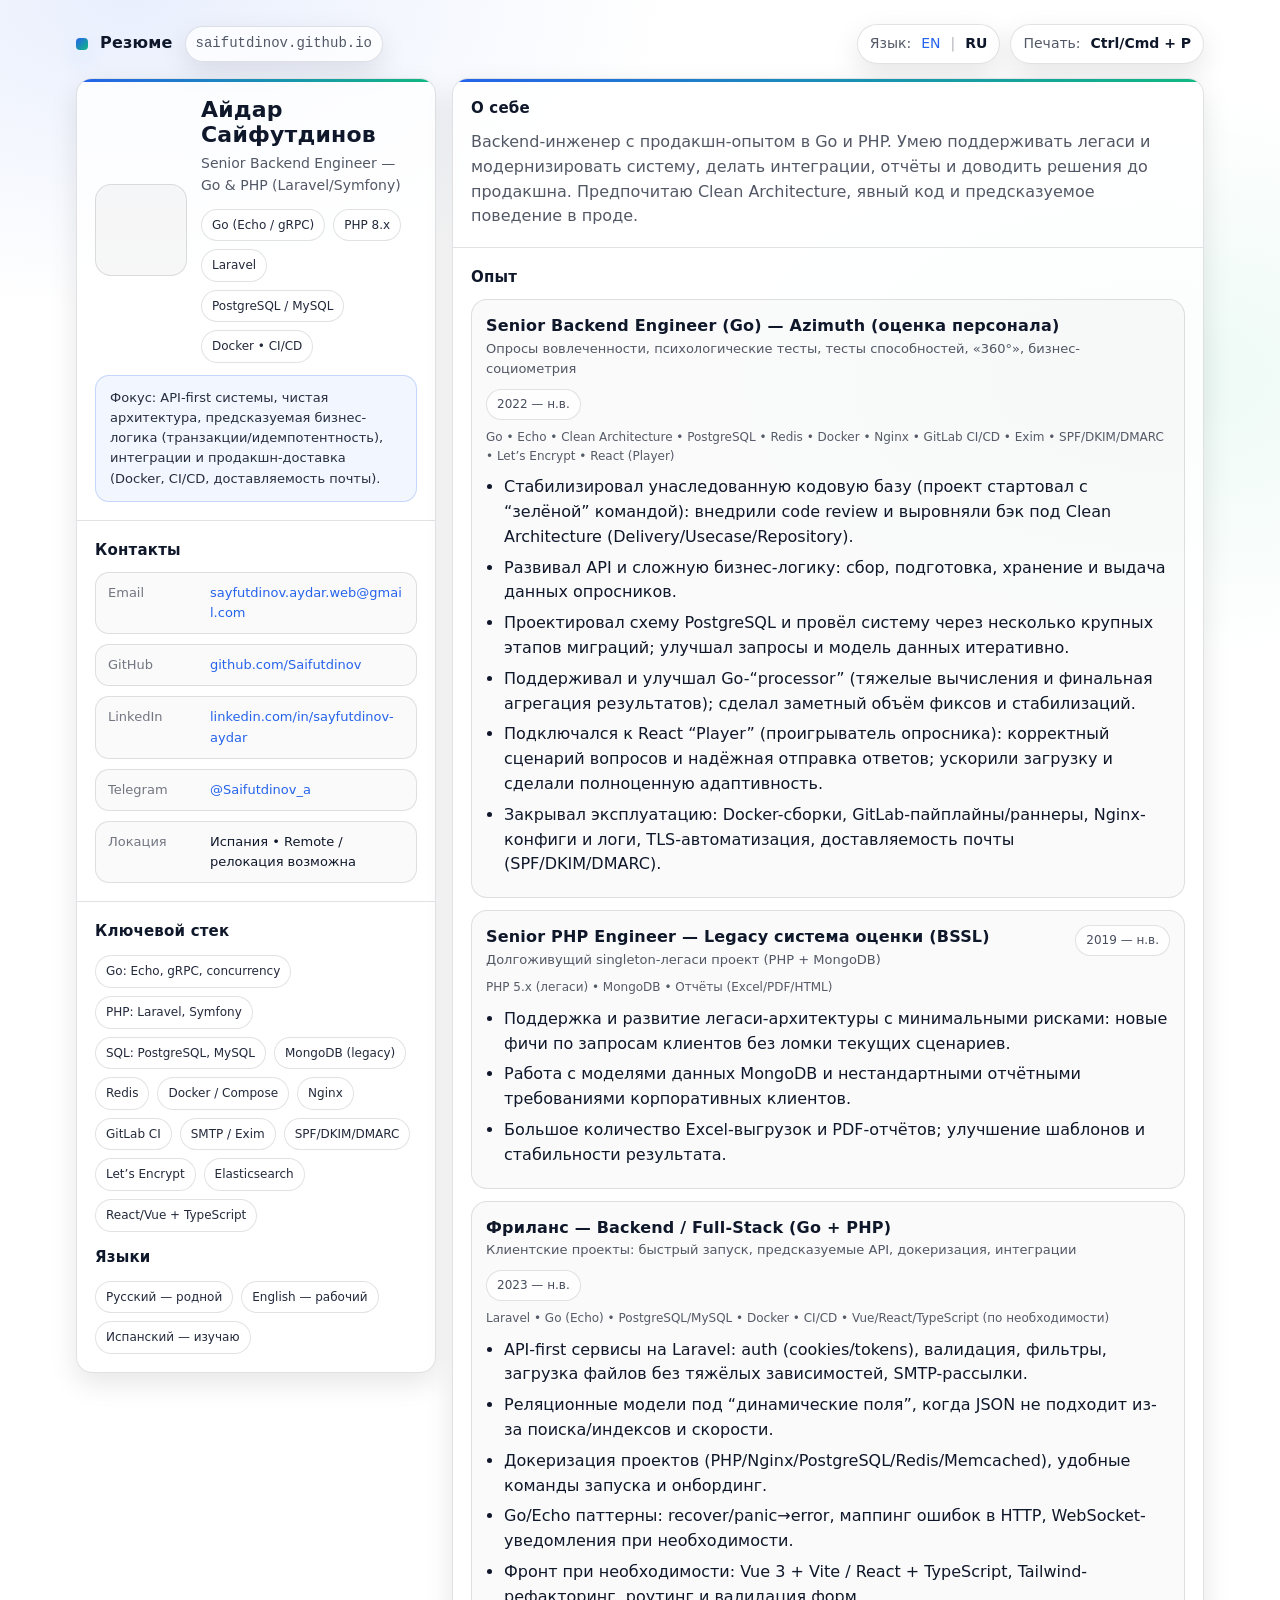
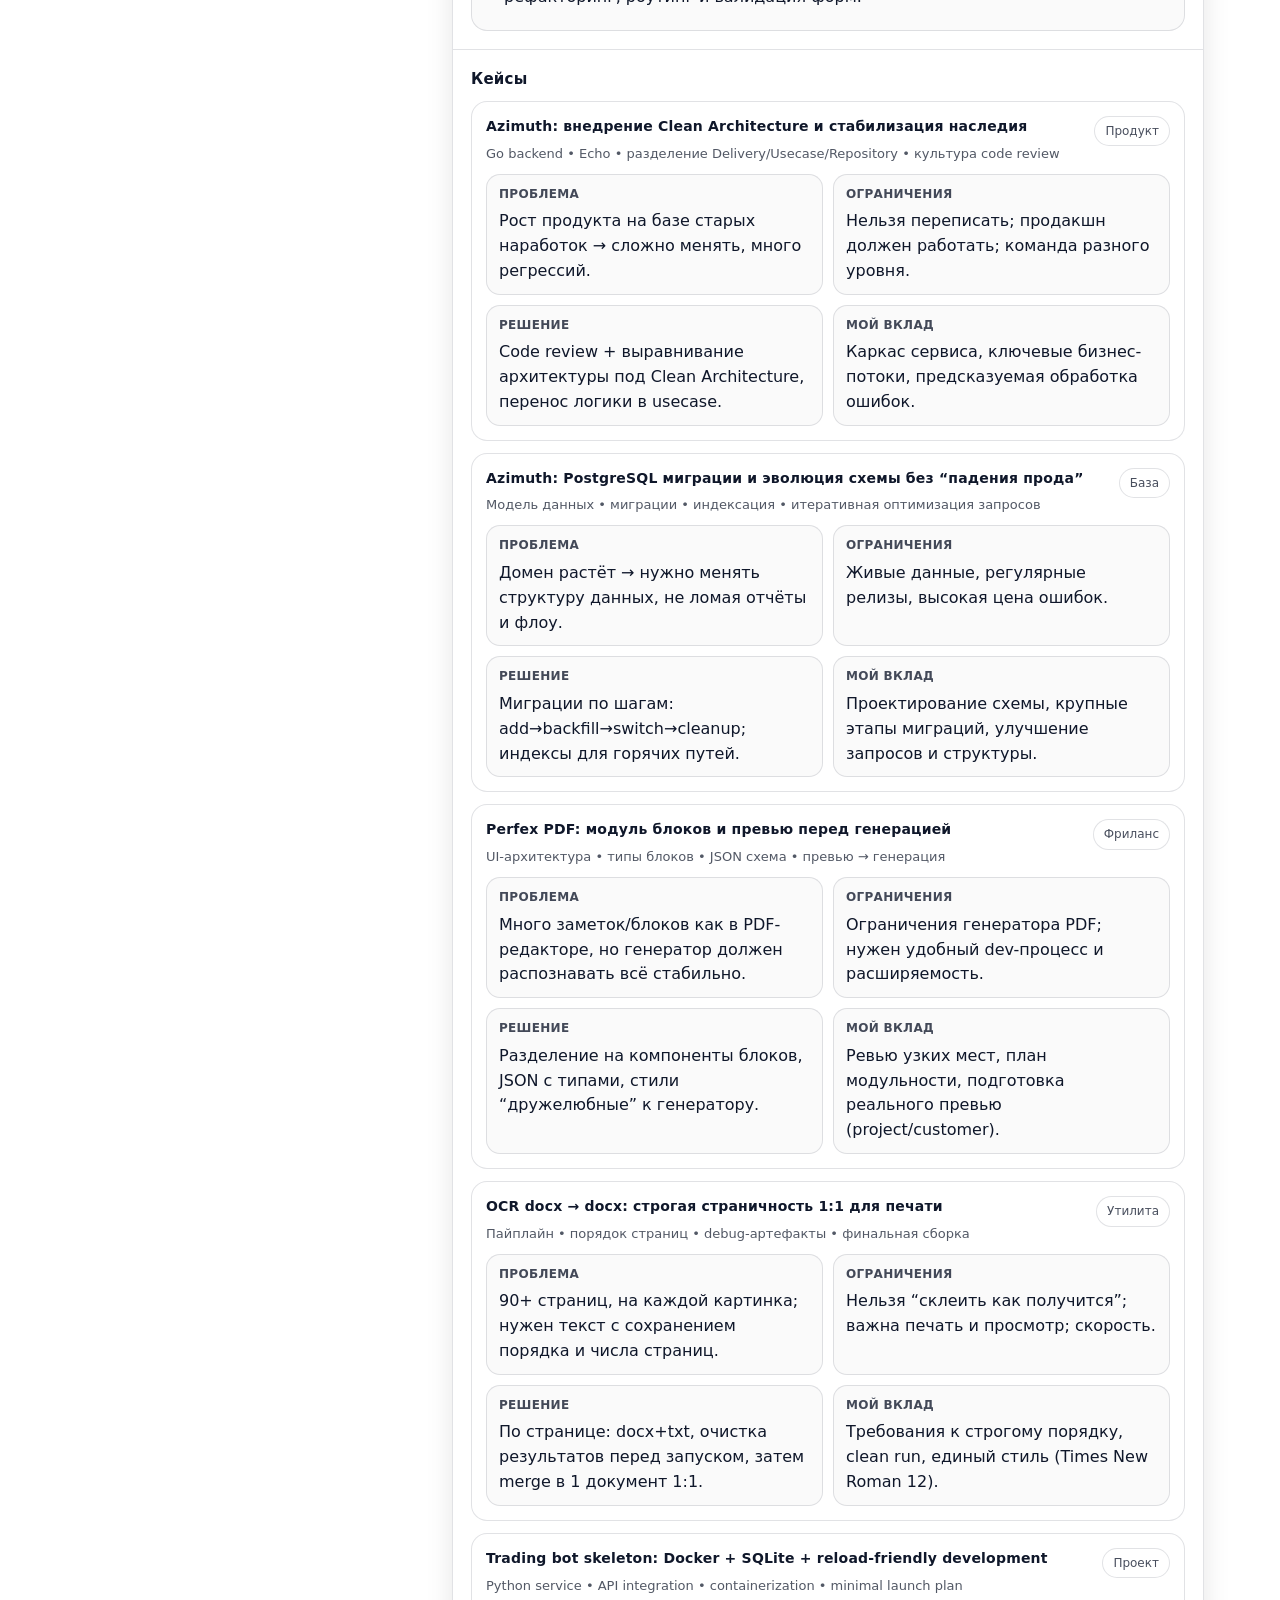
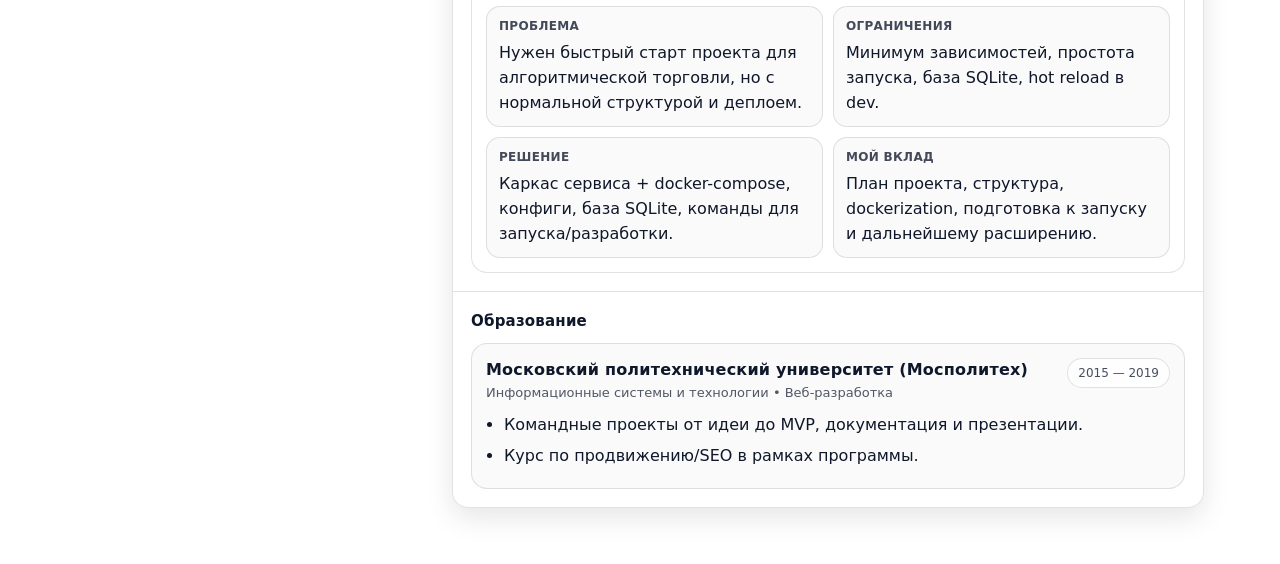
==== ru/index.html @ bae66792 "fix-v3; OG контент" ====
<!doctype html>
<html lang="ru">
  <head>
    <meta charset="utf-8" />
    <meta name="viewport" content="width=device-width, initial-scale=1" />
    <title>Айдар Сайфутдинов — Senior Backend Engineer (Go & PHP)</title>
    <meta
      name="description"
      content="Senior backend разработчик: Go (Echo/gRPC), PHP (Laravel/Symfony). Clean Architecture, PostgreSQL/MySQL, Docker, CI/CD, интеграции и фриланс."
    />

    <!-- Canonical -->
    <link rel="canonical" href="https://saifutdinov.github.io/ru.html" />

    <!-- Open Graph -->
    <meta property="og:type" content="website" />
    <meta property="og:site_name" content="Айдар Сайфутдинов — Резюме" />
    <meta
      property="og:title"
      content="Айдар Сайфутдинов — Senior Backend Engineer (Go & PHP)"
    />
    <meta
      property="og:description"
      content="Go (Echo/gRPC), PHP (Laravel/Symfony), Clean Architecture, PostgreSQL/MySQL, Docker, CI/CD, интеграции и разбор кейсов."
    />
    <meta property="og:url" content="https://saifutdinov.github.io/ru.html" />
    <meta property="og:locale" content="ru_RU" />
    <meta property="og:locale:alternate" content="en_US" />

    <meta
      property="og:image"
      content="https://saifutdinov.github.io/assets/images/avatar.jpg"
    />
    <meta
      property="og:image:secure_url"
      content="https://saifutdinov.github.io/assets/images/avatar.jpg"
    />
    <meta property="og:image:type" content="image/png" />
    <meta property="og:image:width" content="1200" />
    <meta property="og:image:height" content="630" />
    <meta
      property="og:image:alt"
      content="Айдар Сайфутдинов — Senior Backend Engineer (Go & PHP)"
    />

    <!-- Twitter / X -->
    <meta name="twitter:card" content="summary_large_image" />
    <meta
      name="twitter:title"
      content="Айдар Сайфутдинов — Senior Backend Engineer (Go & PHP)"
    />
    <meta
      name="twitter:description"
      content="Backend: Go + PHP/Laravel. Clean Architecture, SQL, Docker, CI/CD, интеграции."
    />
    <meta
      name="twitter:image"
      content="https://saifutdinov.github.io/assets/images/avatar.jpg"
    />

    <meta name="theme-color" content="#ffffff" />

    <style>
      :root {
        --bg: #ffffff;
        --paper: #ffffff;
        --card: #ffffff;
        --text: #0f172a;
        --muted: rgba(15, 23, 42, 0.72);
        --muted2: rgba(15, 23, 42, 0.58);
        --border: rgba(15, 23, 42, 0.12);
        --accent: #2563eb;
        --accent2: #10b981;
        --shadow: 0 10px 28px rgba(2, 6, 23, 0.1);
        --mono:
          ui-monospace, SFMono-Regular, Menlo, Monaco, Consolas,
          "Liberation Mono", "Courier New", monospace;
        --sans:
          ui-sans-serif, system-ui, -apple-system, Segoe UI, Roboto, Ubuntu,
          Cantarell, "Noto Sans", Arial;
        --radius: 16px;
      }

      * {
        box-sizing: border-box;
      }
      html,
      body {
        height: fit-content;
      }
      body {
        margin: 0;
        font-family: var(--sans);
        color: var(--text);
        line-height: 1.55;
        background:
          radial-gradient(
            900px 520px at 10% 0%,
            rgba(37, 99, 235, 0.1),
            transparent 60%
          ),
          radial-gradient(
            900px 520px at 90% 10%,
            rgba(16, 185, 129, 0.08),
            transparent 55%
          ),
          radial-gradient(
            900px 520px at 50% 110%,
            rgba(37, 99, 235, 0.06),
            transparent 60%
          ),
          var(--bg);
      }

      a {
        color: var(--accent);
        text-decoration: none;
      }
      a:hover {
        text-decoration: underline;
      }

      .wrap {
        max-width: 1160px;
        margin: 0 auto;
        padding: 24px 16px 56px;
      }

      .topbar {
        display: flex;
        align-items: center;
        justify-content: space-between;
        gap: 12px;
        margin-bottom: 14px;
        flex-wrap: wrap;
      }

      .brand {
        display: flex;
        align-items: center;
        gap: 12px;
      }

      .brand-mark {
        width: 12px;
        height: 12px;
        border-radius: 4px;
        background: linear-gradient(135deg, var(--accent), var(--accent2));
        box-shadow: 0 10px 22px rgba(37, 99, 235, 0.15);
      }

      .brand-title {
        font-weight: 850;
        letter-spacing: 0.2px;
      }

      .actions {
        display: flex;
        gap: 10px;
        align-items: center;
        flex-wrap: wrap;
      }

      .pill {
        display: inline-flex;
        align-items: center;
        gap: 10px;
        padding: 8px 12px;
        border: 1px solid var(--border);
        background: rgba(255, 255, 255, 0.72);
        border-radius: 999px;
        box-shadow: var(--shadow);
        font-size: 14px;
        color: var(--muted);
      }
      .pill strong {
        color: var(--text);
        font-weight: 750;
      }
      .pill .sep {
        opacity: 0.45;
      }

      .layout {
        display: grid;
        grid-template-columns: 360px 1fr;
        gap: 16px;
        align-items: start;
      }
      @media (max-width: 980px) {
        .layout {
          grid-template-columns: 1fr;
        }
      }

      .panel {
        border: 1px solid var(--border);
        background: rgba(255, 255, 255, 0.76);
        border-radius: var(--radius);
        box-shadow: var(--shadow);
        overflow: hidden;
        position: relative;
      }
      .panel:before {
        content: "";
        position: absolute;
        inset: 0 0 auto 0;
        height: 3px;
        background: linear-gradient(90deg, var(--accent), var(--accent2));
      }

      .pad {
        padding: 18px;
      }
      .divider {
        border-top: 1px solid var(--border);
      }

      .hero {
        display: flex;
        gap: 14px;
        align-items: center;
      }
      .avatar {
        width: 92px;
        height: 92px;
        border-radius: 16px;
        border: 1px solid var(--border);
        background: rgba(2, 6, 23, 0.03);
        overflow: hidden;
        display: flex;
        align-items: center;
        justify-content: center;
        flex: 0 0 auto;
        color: var(--muted2);
        font-size: 12px;
        text-align: center;
      }
      .avatar img {
        width: 100%;
        height: 100%;
        object-fit: cover;
        display: block;
      }
      h1 {
        margin: 0;
        font-size: 22px;
        line-height: 1.15;
        letter-spacing: 0.2px;
      }
      .subtitle {
        margin-top: 6px;
        color: var(--muted);
        font-size: 14px;
      }
      .chips {
        margin-top: 12px;
        display: flex;
        flex-wrap: wrap;
        gap: 8px;
      }
      .chip {
        font-size: 12px;
        padding: 6px 10px;
        border-radius: 999px;
        border: 1px solid var(--border);
        background: rgba(255, 255, 255, 0.72);
        color: rgba(15, 23, 42, 0.92);
        white-space: nowrap;
      }

      h2 {
        margin: 0 0 10px;
        font-size: 15px;
        letter-spacing: 0.2px;
      }
      .muted {
        color: var(--muted);
      }
      .small {
        font-size: 13px;
        color: var(--muted);
      }
      .mono {
        font-family: var(--mono);
      }

      .kv {
        display: grid;
        grid-template-columns: 92px 1fr;
        gap: 10px;
        padding: 10px 12px;
        border: 1px solid var(--border);
        border-radius: 14px;
        background: rgba(2, 6, 23, 0.02);
        font-size: 13px;
      }
      .kv .k {
        color: var(--muted2);
      }
      .kv .v {
        overflow-wrap: anywhere;
      }

      .note {
        margin-top: 12px;
        padding: 12px 14px;
        border: 1px solid rgba(37, 99, 235, 0.22);
        background: rgba(37, 99, 235, 0.06);
        border-radius: 14px;
        font-size: 13px;
        color: rgba(15, 23, 42, 0.9);
      }

      .section {
        padding: 18px;
      }
      .section + .section {
        border-top: 1px solid var(--border);
      }

      .timeline {
        display: flex;
        flex-direction: column;
        gap: 12px;
      }
      .job {
        border: 1px solid var(--border);
        background: rgba(2, 6, 23, 0.02);
        border-radius: 16px;
        padding: 14px;
      }
      .job-head {
        display: flex;
        align-items: flex-start;
        justify-content: space-between;
        gap: 10px 12px;
        flex-wrap: wrap;
        margin-bottom: 8px;
      }
      .job-title {
        font-weight: 820;
        letter-spacing: 0.2px;
      }
      .job-meta {
        color: var(--muted);
        font-size: 13px;
      }
      .when {
        font-size: 12px;
        padding: 5px 10px;
        border-radius: 999px;
        border: 1px solid var(--border);
        background: rgba(255, 255, 255, 0.75);
        color: rgba(15, 23, 42, 0.76);
        white-space: nowrap;
      }
      .stackline {
        margin-top: 6px;
        color: rgba(15, 23, 42, 0.7);
        font-size: 12px;
      }

      .case {
        border: 1px solid var(--border);
        background: rgba(255, 255, 255, 0.78);
        border-radius: 16px;
        padding: 14px;
      }
      .case h3 {
        margin: 0;
        font-size: 14px;
        letter-spacing: 0.2px;
      }
      .case-top {
        display: flex;
        align-items: flex-start;
        justify-content: space-between;
        gap: 10px 12px;
        flex-wrap: wrap;
        margin-bottom: 10px;
      }
      .case-sub {
        margin-top: 6px;
        color: var(--muted);
        font-size: 13px;
      }
      .case-grid {
        display: grid;
        grid-template-columns: 1fr 1fr;
        gap: 10px;
        margin-top: 10px;
      }
      @media (max-width: 980px) {
        .case-grid {
          grid-template-columns: 1fr;
        }
      }
      .case-box {
        border: 1px solid var(--border);
        border-radius: 14px;
        background: rgba(2, 6, 23, 0.02);
        padding: 10px 12px;
      }
      .case-box b {
        display: block;
        margin-bottom: 6px;
        font-size: 12px;
        letter-spacing: 0.3px;
        text-transform: uppercase;
        color: rgba(15, 23, 42, 0.78);
      }
      ul {
        margin: 10px 0 0 18px;
        padding: 0;
      }
      li {
        margin: 6px 0;
      }

      .cols {
        display: grid;
        grid-template-columns: 1fr 1fr;
        gap: 12px;
      }
      @media (max-width: 980px) {
        .cols {
          grid-template-columns: 1fr;
        }
      }

      @media print {
        body {
          background: #fff;
        }
        .panel {
          box-shadow: none;
        }
        .pill {
          box-shadow: none;
        }
        a {
          color: #0f172a;
          text-decoration: none;
        }
      }
    </style>
  </head>

  <body>
    <div class="wrap">
      <div class="topbar">
        <div class="brand">
          <div class="brand-mark" aria-hidden="true"></div>
          <div class="brand-title">Резюме</div>
          <div class="pill" style="padding: 6px 10px">
            <span class="mono">saifutdinov.github.io</span>
          </div>
        </div>
        <div class="actions">
          <div class="pill">
            <span class="muted">Язык:</span> <a href="index.html">EN</a>
            <span class="sep">|</span> <strong>RU</strong>
          </div>
          <div class="pill">
            <span class="muted">Печать:</span> <strong>Ctrl/Cmd + P</strong>
          </div>
        </div>
      </div>

      <div class="layout">
        <!-- LEFT -->
        <aside class="panel">
          <div class="pad">
            <div class="hero">
              <div class="avatar">
                <img
                  src="assets/images/avatar.jpg"
                  alt="Айдар Сайфутдинов"
                  onerror="
                    this.remove();
                    this.parentElement.textContent = 'Аватар';
                  "
                />
              </div>
              <div>
                <h1>Айдар Сайфутдинов</h1>
                <div class="subtitle">
                  Senior Backend Engineer — Go & PHP (Laravel/Symfony)
                </div>
                <div class="chips">
                  <span class="chip">Go (Echo / gRPC)</span>
                  <span class="chip">PHP 8.x</span>
                  <span class="chip">Laravel</span>
                  <span class="chip">PostgreSQL / MySQL</span>
                  <span class="chip">Docker • CI/CD</span>
                </div>
              </div>
            </div>

            <div class="note">
              Фокус: API-first системы, чистая архитектура, предсказуемая
              бизнес-логика (транзакции/идемпотентность), интеграции и
              продакшн-доставка (Docker, CI/CD, доставляемость почты).
            </div>
          </div>

          <div class="divider"></div>

          <div class="pad">
            <h2>Контакты</h2>
            <div style="display: flex; flex-direction: column; gap: 10px">
              <div class="kv">
                <div class="k">Email</div>
                <div class="v">
                  <a href="mailto:sayfutdinov.aydar.web@gmail.com"
                    >sayfutdinov.aydar.web@gmail.com</a
                  >
                </div>
              </div>
              <div class="kv">
                <div class="k">GitHub</div>
                <div class="v">
                  <a href="https://github.com/Saifutdinov"
                    >github.com/Saifutdinov</a
                  >
                </div>
              </div>
              <div class="kv">
                <div class="k">LinkedIn</div>
                <div class="v">
                  <a href="https://www.linkedin.com/in/sayfutdinov-aydar"
                    >linkedin.com/in/sayfutdinov-aydar</a
                  >
                </div>
              </div>
              <div class="kv">
                <div class="k">Telegram</div>
                <div class="v">
                  <a href="https://t.me/Saifutdinov_a">@Saifutdinov_a</a>
                </div>
              </div>
              <div class="kv">
                <div class="k">Локация</div>
                <div class="v">Испания • Remote / релокация возможна</div>
              </div>
            </div>
          </div>

          <div class="divider"></div>

          <div class="pad">
            <h2>Ключевой стек</h2>
            <div class="chips">
              <span class="chip">Go: Echo, gRPC, concurrency</span>
              <span class="chip">PHP: Laravel, Symfony</span>
              <span class="chip">SQL: PostgreSQL, MySQL</span>
              <span class="chip">MongoDB (legacy)</span>
              <span class="chip">Redis</span>
              <span class="chip">Docker / Compose</span>
              <span class="chip">Nginx</span>
              <span class="chip">GitLab CI</span>
              <span class="chip">SMTP / Exim</span>
              <span class="chip">SPF/DKIM/DMARC</span>
              <span class="chip">Let’s Encrypt</span>
              <span class="chip">Elasticsearch</span>
              <span class="chip">React/Vue + TypeScript</span>
            </div>

            <h2 style="margin-top: 14px">Языки</h2>
            <div class="chips">
              <span class="chip">Русский — родной</span>
              <span class="chip">English — рабочий</span>
              <span class="chip">Испанский — изучаю</span>
            </div>
          </div>
        </aside>

        <!-- RIGHT -->
        <main class="panel">
          <section class="section">
            <h2>О себе</h2>
            <div class="muted">
              Backend-инженер с продакшн-опытом в Go и PHP. Умею поддерживать
              легаси и модернизировать систему, делать интеграции, отчёты и
              доводить решения до продакшна. Предпочитаю Clean Architecture,
              явный код и предсказуемое поведение в проде.
            </div>
          </section>

          <section class="section">
            <h2>Опыт</h2>
            <div class="timeline">
              <div class="job">
                <div class="job-head">
                  <div>
                    <div class="job-title">
                      Senior Backend Engineer (Go) — Azimuth (оценка персонала)
                    </div>
                    <div class="job-meta">
                      Опросы вовлеченности, психологические тесты, тесты
                      способностей, «360°», бизнес-социометрия
                    </div>
                  </div>
                  <div class="when">2022 — н.в.</div>
                </div>
                <div class="stackline">
                  Go • Echo • Clean Architecture • PostgreSQL • Redis • Docker •
                  Nginx • GitLab CI/CD • Exim • SPF/DKIM/DMARC • Let’s Encrypt •
                  React (Player)
                </div>
                <ul>
                  <li>
                    Стабилизировал унаследованную кодовую базу (проект стартовал
                    с “зелёной” командой): внедрили code review и выровняли бэк
                    под Clean Architecture (Delivery/Usecase/Repository).
                  </li>
                  <li>
                    Развивал API и сложную бизнес-логику: сбор, подготовка,
                    хранение и выдача данных опросников.
                  </li>
                  <li>
                    Проектировал схему PostgreSQL и провёл систему через
                    несколько крупных этапов миграций; улучшал запросы и модель
                    данных итеративно.
                  </li>
                  <li>
                    Поддерживал и улучшал Go-“processor” (тяжелые вычисления и
                    финальная агрегация результатов); сделал заметный объём
                    фиксов и стабилизаций.
                  </li>
                  <li>
                    Подключался к React “Player” (проигрыватель опросника):
                    корректный сценарий вопросов и надёжная отправка ответов;
                    ускорили загрузку и сделали полноценную адаптивность.
                  </li>
                  <li>
                    Закрывал эксплуатацию: Docker-сборки,
                    GitLab-пайплайны/раннеры, Nginx-конфиги и логи,
                    TLS-автоматизация, доставляемость почты (SPF/DKIM/DMARC).
                  </li>
                </ul>
              </div>

              <div class="job">
                <div class="job-head">
                  <div>
                    <div class="job-title">
                      Senior PHP Engineer — Legacy система оценки (BSSL)
                    </div>
                    <div class="job-meta">
                      Долгоживущий singleton-легаси проект (PHP + MongoDB)
                    </div>
                  </div>
                  <div class="when">2019 — н.в.</div>
                </div>
                <div class="stackline">
                  PHP 5.x (легаси) • MongoDB • Отчёты (Excel/PDF/HTML)
                </div>
                <ul>
                  <li>
                    Поддержка и развитие легаси-архитектуры с минимальными
                    рисками: новые фичи по запросам клиентов без ломки текущих
                    сценариев.
                  </li>
                  <li>
                    Работа с моделями данных MongoDB и нестандартными отчётными
                    требованиями корпоративных клиентов.
                  </li>
                  <li>
                    Большое количество Excel-выгрузок и PDF-отчётов; улучшение
                    шаблонов и стабильности результата.
                  </li>
                </ul>
              </div>

              <div class="job">
                <div class="job-head">
                  <div>
                    <div class="job-title">
                      Фриланс — Backend / Full-Stack (Go + PHP)
                    </div>
                    <div class="job-meta">
                      Клиентские проекты: быстрый запуск, предсказуемые API,
                      докеризация, интеграции
                    </div>
                  </div>
                  <div class="when">2023 — н.в.</div>
                </div>
                <div class="stackline">
                  Laravel • Go (Echo) • PostgreSQL/MySQL • Docker • CI/CD •
                  Vue/React/TypeScript (по необходимости)
                </div>
                <ul>
                  <li>
                    API-first сервисы на Laravel: auth (cookies/tokens),
                    валидация, фильтры, загрузка файлов без тяжёлых
                    зависимостей, SMTP-рассылки.
                  </li>
                  <li>
                    Реляционные модели под “динамические поля”, когда JSON не
                    подходит из-за поиска/индексов и скорости.
                  </li>
                  <li>
                    Докеризация проектов (PHP/Nginx/PostgreSQL/Redis/Memcached),
                    удобные команды запуска и онбординг.
                  </li>
                  <li>
                    Go/Echo паттерны: recover/panic→error, маппинг ошибок в
                    HTTP, WebSocket-уведомления при необходимости.
                  </li>
                  <li>
                    Фронт при необходимости: Vue 3 + Vite / React + TypeScript,
                    Tailwind-рефакторинг, роутинг и валидация форм.
                  </li>
                </ul>
              </div>
            </div>
          </section>

          <section class="section">
            <h2>Кейсы</h2>

            <div class="case" style="margin-bottom: 12px">
              <div class="case-top">
                <div>
                  <h3>
                    Azimuth: внедрение Clean Architecture и стабилизация
                    наследия
                  </h3>
                  <div class="case-sub">
                    Go backend • Echo • разделение Delivery/Usecase/Repository •
                    культура code review
                  </div>
                </div>
                <div class="when">Продукт</div>
              </div>
              <div class="case-grid">
                <div class="case-box">
                  <b>Проблема</b> Рост продукта на базе старых наработок →
                  сложно менять, много регрессий.
                </div>
                <div class="case-box">
                  <b>Ограничения</b> Нельзя переписать; продакшн должен
                  работать; команда разного уровня.
                </div>
                <div class="case-box">
                  <b>Решение</b> Code review + выравнивание архитектуры под
                  Clean Architecture, перенос логики в usecase.
                </div>
                <div class="case-box">
                  <b>Мой вклад</b> Каркас сервиса, ключевые бизнес-потоки,
                  предсказуемая обработка ошибок.
                </div>
              </div>
            </div>

            <div class="case" style="margin-bottom: 12px">
              <div class="case-top">
                <div>
                  <h3>
                    Azimuth: PostgreSQL миграции и эволюция схемы без “падения
                    прода”
                  </h3>
                  <div class="case-sub">
                    Модель данных • миграции • индексация • итеративная
                    оптимизация запросов
                  </div>
                </div>
                <div class="when">База</div>
              </div>
              <div class="case-grid">
                <div class="case-box">
                  <b>Проблема</b> Домен растёт → нужно менять структуру данных,
                  не ломая отчёты и флоу.
                </div>
                <div class="case-box">
                  <b>Ограничения</b> Живые данные, регулярные релизы, высокая
                  цена ошибок.
                </div>
                <div class="case-box">
                  <b>Решение</b> Миграции по шагам: add→backfill→switch→cleanup;
                  индексы для горячих путей.
                </div>
                <div class="case-box">
                  <b>Мой вклад</b> Проектирование схемы, крупные этапы миграций,
                  улучшение запросов и структуры.
                </div>
              </div>
            </div>

            <div class="case" style="margin-bottom: 12px">
              <div class="case-top">
                <div>
                  <h3>Perfex PDF: модуль блоков и превью перед генерацией</h3>
                  <div class="case-sub">
                    UI-архитектура • типы блоков • JSON схема • превью →
                    генерация
                  </div>
                </div>
                <div class="when">Фриланс</div>
              </div>
              <div class="case-grid">
                <div class="case-box">
                  <b>Проблема</b> Много заметок/блоков как в PDF-редакторе, но
                  генератор должен распознавать всё стабильно.
                </div>
                <div class="case-box">
                  <b>Ограничения</b> Ограничения генератора PDF; нужен удобный
                  dev-процесс и расширяемость.
                </div>
                <div class="case-box">
                  <b>Решение</b> Разделение на компоненты блоков, JSON с типами,
                  стили “дружелюбные” к генератору.
                </div>
                <div class="case-box">
                  <b>Мой вклад</b> Ревью узких мест, план модульности,
                  подготовка реального превью (project/customer).
                </div>
              </div>
            </div>

            <div class="case" style="margin-bottom: 12px">
              <div class="case-top">
                <div>
                  <h3>OCR docx → docx: строгая страничность 1:1 для печати</h3>
                  <div class="case-sub">
                    Пайплайн • порядок страниц • debug-артефакты • финальная
                    сборка
                  </div>
                </div>
                <div class="when">Утилита</div>
              </div>
              <div class="case-grid">
                <div class="case-box">
                  <b>Проблема</b> 90+ страниц, на каждой картинка; нужен текст с
                  сохранением порядка и числа страниц.
                </div>
                <div class="case-box">
                  <b>Ограничения</b> Нельзя “склеить как получится”; важна
                  печать и просмотр; скорость.
                </div>
                <div class="case-box">
                  <b>Решение</b> По странице: docx+txt, очистка результатов
                  перед запуском, затем merge в 1 документ 1:1.
                </div>
                <div class="case-box">
                  <b>Мой вклад</b> Требования к строгому порядку, clean run,
                  единый стиль (Times New Roman 12).
                </div>
              </div>
            </div>

            <div class="case">
              <div class="case-top">
                <div>
                  <h3>
                    Trading bot skeleton: Docker + SQLite + reload-friendly
                    development
                  </h3>
                  <div class="case-sub">
                    Python service • API integration • containerization •
                    minimal launch plan
                  </div>
                </div>
                <div class="when">Проект</div>
              </div>
              <div class="case-grid">
                <div class="case-box">
                  <b>Проблема</b> Нужен быстрый старт проекта для
                  алгоритмической торговли, но с нормальной структурой и
                  деплоем.
                </div>
                <div class="case-box">
                  <b>Ограничения</b> Минимум зависимостей, простота запуска,
                  база SQLite, hot reload в dev.
                </div>
                <div class="case-box">
                  <b>Решение</b> Каркас сервиса + docker-compose, конфиги, база
                  SQLite, команды для запуска/разработки.
                </div>
                <div class="case-box">
                  <b>Мой вклад</b> План проекта, структура, dockerization,
                  подготовка к запуску и дальнейшему расширению.
                </div>
              </div>
            </div>
          </section>

          <section class="section">
            <h2>Образование</h2>
            <div class="job">
              <div class="job-head">
                <div>
                  <div class="job-title">
                    Московский политехнический университет (Мосполитех)
                  </div>
                  <div class="job-meta">
                    Информационные системы и технологии • Веб-разработка
                  </div>
                </div>
                <div class="when">2015 — 2019</div>
              </div>
              <ul>
                <li>
                  Командные проекты от идеи до MVP, документация и презентации.
                </li>
                <li>Курс по продвижению/SEO в рамках программы.</li>
              </ul>
            </div>
          </section>
        </main>
      </div>
    </div>
  </body>
</html>
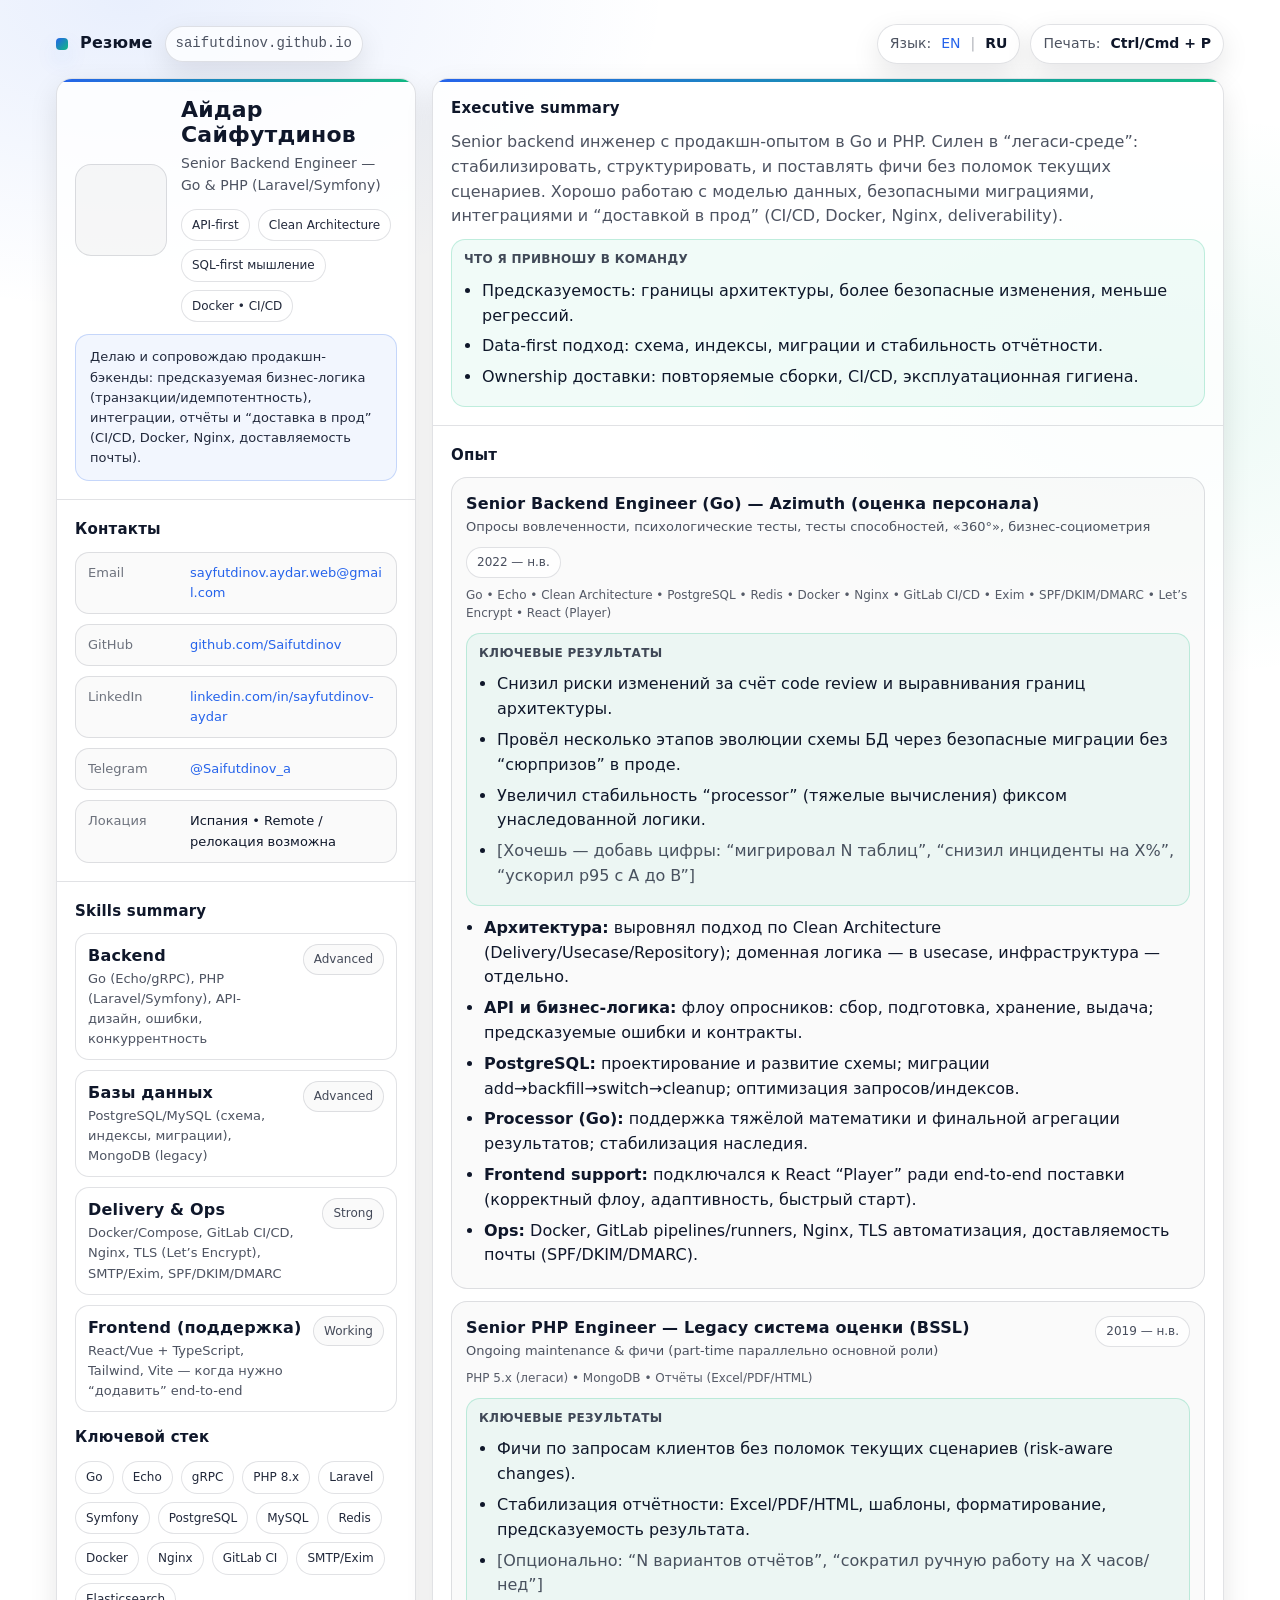
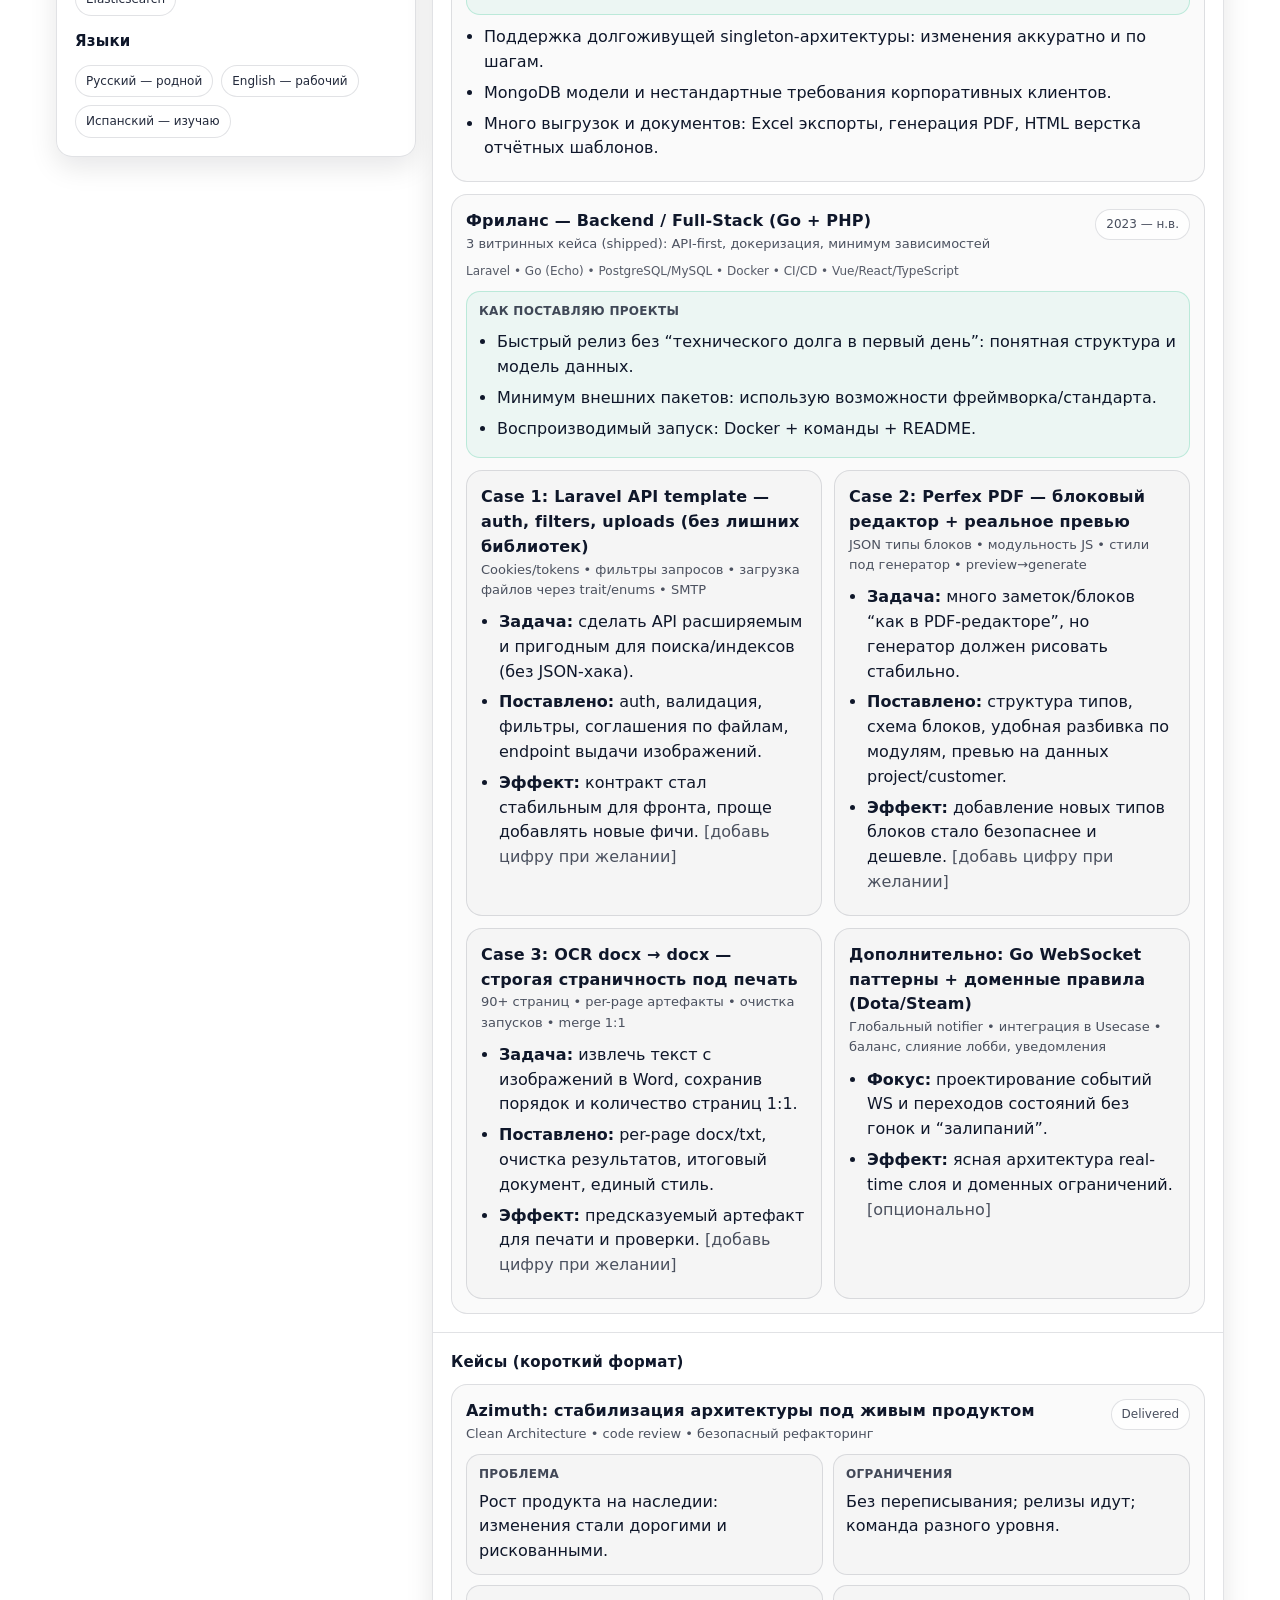
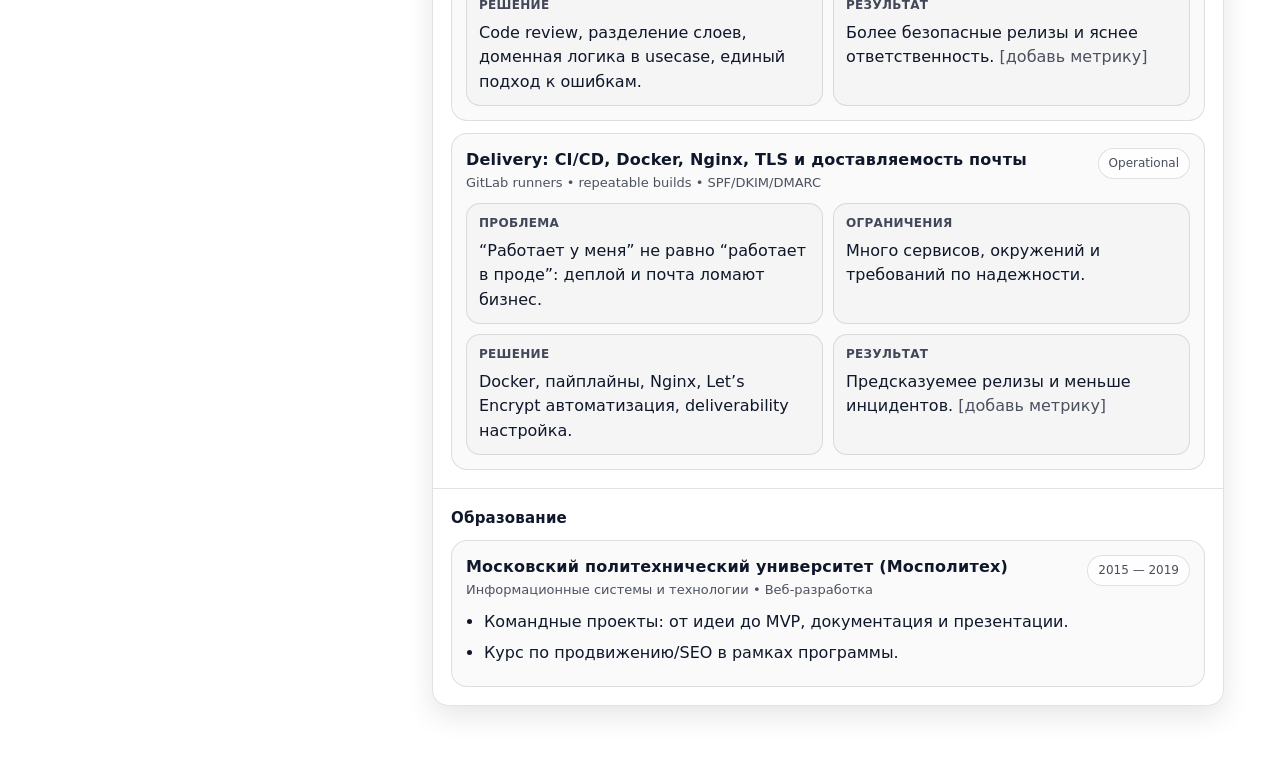
==== commit a4dac916: "url check" ====
--- a/ru/index.html
+++ b/ru/index.html
@@ -6,7 +6,7 @@
     <title>Айдар Сайфутдинов — Senior Backend Engineer (Go & PHP)</title>
     <meta
       name="description"
-      content="Senior backend разработчик: Go (Echo/gRPC), PHP (Laravel/Symfony). Clean Architecture, PostgreSQL/MySQL, Docker, CI/CD, интеграции и фриланс."
+      content="Senior backend разработчик (Go, PHP/Laravel). Clean Architecture, PostgreSQL/MySQL, Docker, CI/CD, интеграции. Кейсы с результатами и поставкой."
     />
 
     <!-- Canonical -->
@@ -21,7 +21,7 @@
     />
     <meta
       property="og:description"
-      content="Go (Echo/gRPC), PHP (Laravel/Symfony), Clean Architecture, PostgreSQL/MySQL, Docker, CI/CD, интеграции и разбор кейсов."
+      content="Go (Echo/gRPC), PHP (Laravel/Symfony), Clean Architecture, SQL, Docker, CI/CD. Структура + кейсы + результаты."
     />
     <meta property="og:url" content="https://saifutdinov.github.io/ru.html" />
     <meta property="og:locale" content="ru_RU" />
@@ -29,11 +29,11 @@
 
     <meta
       property="og:image"
-      content="https://saifutdinov.github.io/assets/images/avatar.jpg"
+      content="https://saifutdinov.github.io/assets/og/og-ru.png"
     />
     <meta
       property="og:image:secure_url"
-      content="https://saifutdinov.github.io/assets/images/avatar.jpg"
+      content="https://saifutdinov.github.io/assets/og/og-ru.png"
     />
     <meta property="og:image:type" content="image/png" />
     <meta property="og:image:width" content="1200" />
@@ -51,11 +51,11 @@
     />
     <meta
       name="twitter:description"
-      content="Backend: Go + PHP/Laravel. Clean Architecture, SQL, Docker, CI/CD, интеграции."
+      content="Backend: Go + PHP/Laravel. Clean Architecture, SQL, Docker, CI/CD, интеграции и продакшн-доставка."
     />
     <meta
       name="twitter:image"
-      content="https://saifutdinov.github.io/assets/images/avatar.jpg"
+      content="https://saifutdinov.github.io/assets/og/og-ru.png"
     />
 
     <meta name="theme-color" content="#ffffff" />
@@ -63,11 +63,9 @@
     <style>
       :root {
         --bg: #ffffff;
-        --paper: #ffffff;
-        --card: #ffffff;
         --text: #0f172a;
-        --muted: rgba(15, 23, 42, 0.72);
-        --muted2: rgba(15, 23, 42, 0.58);
+        --muted: rgba(15, 23, 42, 0.74);
+        --muted2: rgba(15, 23, 42, 0.6);
         --border: rgba(15, 23, 42, 0.12);
         --accent: #2563eb;
         --accent2: #10b981;
@@ -80,7 +78,6 @@
           Cantarell, "Noto Sans", Arial;
         --radius: 16px;
       }
-
       * {
         box-sizing: border-box;
       }
@@ -111,7 +108,6 @@
           ),
           var(--bg);
       }
-
       a {
         color: var(--accent);
         text-decoration: none;
@@ -119,13 +115,11 @@
       a:hover {
         text-decoration: underline;
       }
-
       .wrap {
-        max-width: 1160px;
+        max-width: 1200px;
         margin: 0 auto;
         padding: 24px 16px 56px;
       }
-
       .topbar {
         display: flex;
         align-items: center;
@@ -134,13 +128,11 @@
         margin-bottom: 14px;
         flex-wrap: wrap;
       }
-
       .brand {
         display: flex;
         align-items: center;
         gap: 12px;
       }
-
       .brand-mark {
         width: 12px;
         height: 12px;
@@ -148,19 +140,16 @@
         background: linear-gradient(135deg, var(--accent), var(--accent2));
         box-shadow: 0 10px 22px rgba(37, 99, 235, 0.15);
       }
-
       .brand-title {
         font-weight: 850;
         letter-spacing: 0.2px;
       }
-
       .actions {
         display: flex;
         gap: 10px;
         align-items: center;
         flex-wrap: wrap;
       }
-
       .pill {
         display: inline-flex;
         align-items: center;
@@ -195,7 +184,7 @@
 
       .panel {
         border: 1px solid var(--border);
-        background: rgba(255, 255, 255, 0.76);
+        background: rgba(255, 255, 255, 0.78);
         border-radius: var(--radius);
         box-shadow: var(--shadow);
         overflow: hidden;
@@ -208,7 +197,6 @@
         height: 3px;
         background: linear-gradient(90deg, var(--accent), var(--accent2));
       }
-
       .pad {
         padding: 18px;
       }
@@ -264,11 +252,10 @@
         padding: 6px 10px;
         border-radius: 999px;
         border: 1px solid var(--border);
-        background: rgba(255, 255, 255, 0.72);
+        background: rgba(255, 255, 255, 0.76);
         color: rgba(15, 23, 42, 0.92);
         white-space: nowrap;
       }
-
       h2 {
         margin: 0 0 10px;
         font-size: 15px;
@@ -309,7 +296,7 @@
         background: rgba(37, 99, 235, 0.06);
         border-radius: 14px;
         font-size: 13px;
-        color: rgba(15, 23, 42, 0.9);
+        color: rgba(15, 23, 42, 0.92);
       }
 
       .section {
@@ -324,13 +311,13 @@
         flex-direction: column;
         gap: 12px;
       }
-      .job {
+      .card {
         border: 1px solid var(--border);
         background: rgba(2, 6, 23, 0.02);
         border-radius: 16px;
         padding: 14px;
       }
-      .job-head {
+      .head {
         display: flex;
         align-items: flex-start;
         justify-content: space-between;
@@ -338,11 +325,11 @@
         flex-wrap: wrap;
         margin-bottom: 8px;
       }
-      .job-title {
+      .title {
         font-weight: 820;
         letter-spacing: 0.2px;
       }
-      .job-meta {
+      .meta {
         color: var(--muted);
         font-size: 13px;
       }
@@ -361,30 +348,37 @@
         font-size: 12px;
       }
 
-      .case {
-        border: 1px solid var(--border);
-        background: rgba(255, 255, 255, 0.78);
-        border-radius: 16px;
-        padding: 14px;
-      }
-      .case h3 {
-        margin: 0;
-        font-size: 14px;
-        letter-spacing: 0.2px;
-      }
-      .case-top {
+      .grid2 {
+        display: grid;
+        grid-template-columns: 1fr 1fr;
+        gap: 12px;
+      }
+      @media (max-width: 980px) {
+        .grid2 {
+          grid-template-columns: 1fr;
+        }
+      }
+
+      .skill {
         display: flex;
         align-items: flex-start;
         justify-content: space-between;
-        gap: 10px 12px;
-        flex-wrap: wrap;
-        margin-bottom: 10px;
-      }
-      .case-sub {
-        margin-top: 6px;
-        color: var(--muted);
-        font-size: 13px;
-      }
+        gap: 10px;
+        padding: 10px 12px;
+        border: 1px solid var(--border);
+        border-radius: 14px;
+        background: rgba(255, 255, 255, 0.75);
+      }
+      .lvl {
+        font-size: 12px;
+        padding: 5px 10px;
+        border-radius: 999px;
+        border: 1px solid var(--border);
+        background: rgba(2, 6, 23, 0.02);
+        color: rgba(15, 23, 42, 0.78);
+        white-space: nowrap;
+      }
+
       .case-grid {
         display: grid;
         grid-template-columns: 1fr 1fr;
@@ -396,13 +390,13 @@
           grid-template-columns: 1fr;
         }
       }
-      .case-box {
+      .box {
         border: 1px solid var(--border);
         border-radius: 14px;
         background: rgba(2, 6, 23, 0.02);
         padding: 10px 12px;
       }
-      .case-box b {
+      .box b {
         display: block;
         margin-bottom: 6px;
         font-size: 12px;
@@ -418,15 +412,20 @@
         margin: 6px 0;
       }
 
-      .cols {
-        display: grid;
-        grid-template-columns: 1fr 1fr;
-        gap: 12px;
-      }
-      @media (max-width: 980px) {
-        .cols {
-          grid-template-columns: 1fr;
-        }
+      .outcomes {
+        margin-top: 10px;
+        padding: 10px 12px;
+        border: 1px solid rgba(16, 185, 129, 0.22);
+        background: rgba(16, 185, 129, 0.06);
+        border-radius: 14px;
+      }
+      .outcomes b {
+        display: block;
+        font-size: 12px;
+        letter-spacing: 0.3px;
+        text-transform: uppercase;
+        color: rgba(15, 23, 42, 0.78);
+        margin-bottom: 6px;
       }
 
       @media print {
@@ -475,7 +474,7 @@
             <div class="hero">
               <div class="avatar">
                 <img
-                  src="assets/images/avatar.jpg"
+                  src="/assets/images/avatar.jpg"
                   alt="Айдар Сайфутдинов"
                   onerror="
                     this.remove();
@@ -489,19 +488,18 @@
                   Senior Backend Engineer — Go & PHP (Laravel/Symfony)
                 </div>
                 <div class="chips">
-                  <span class="chip">Go (Echo / gRPC)</span>
-                  <span class="chip">PHP 8.x</span>
-                  <span class="chip">Laravel</span>
-                  <span class="chip">PostgreSQL / MySQL</span>
+                  <span class="chip">API-first</span>
+                  <span class="chip">Clean Architecture</span>
+                  <span class="chip">SQL-first мышление</span>
                   <span class="chip">Docker • CI/CD</span>
                 </div>
               </div>
             </div>
 
             <div class="note">
-              Фокус: API-first системы, чистая архитектура, предсказуемая
-              бизнес-логика (транзакции/идемпотентность), интеграции и
-              продакшн-доставка (Docker, CI/CD, доставляемость почты).
+              Делаю и сопровождаю продакшн-бэкенды: предсказуемая бизнес-логика
+              (транзакции/идемпотентность), интеграции, отчёты и “доставка в
+              прод” (CI/CD, Docker, Nginx, доставляемость почты).
             </div>
           </div>
 
@@ -550,21 +548,66 @@
           <div class="divider"></div>
 
           <div class="pad">
-            <h2>Ключевой стек</h2>
+            <h2>Skills summary</h2>
+            <div style="display: flex; flex-direction: column; gap: 10px">
+              <div class="skill">
+                <div>
+                  <div class="title">Backend</div>
+                  <div class="small">
+                    Go (Echo/gRPC), PHP (Laravel/Symfony), API-дизайн, ошибки,
+                    конкуррентность
+                  </div>
+                </div>
+                <div class="lvl">Advanced</div>
+              </div>
+              <div class="skill">
+                <div>
+                  <div class="title">Базы данных</div>
+                  <div class="small">
+                    PostgreSQL/MySQL (схема, индексы, миграции), MongoDB
+                    (legacy)
+                  </div>
+                </div>
+                <div class="lvl">Advanced</div>
+              </div>
+              <div class="skill">
+                <div>
+                  <div class="title">Delivery & Ops</div>
+                  <div class="small">
+                    Docker/Compose, GitLab CI/CD, Nginx, TLS (Let’s Encrypt),
+                    SMTP/Exim, SPF/DKIM/DMARC
+                  </div>
+                </div>
+                <div class="lvl">Strong</div>
+              </div>
+              <div class="skill">
+                <div>
+                  <div class="title">Frontend (поддержка)</div>
+                  <div class="small">
+                    React/Vue + TypeScript, Tailwind, Vite — когда нужно
+                    “додавить” end-to-end
+                  </div>
+                </div>
+                <div class="lvl">Working</div>
+              </div>
+            </div>
+
+            <h2 style="margin-top: 14px">Ключевой стек</h2>
             <div class="chips">
-              <span class="chip">Go: Echo, gRPC, concurrency</span>
-              <span class="chip">PHP: Laravel, Symfony</span>
-              <span class="chip">SQL: PostgreSQL, MySQL</span>
-              <span class="chip">MongoDB (legacy)</span>
+              <span class="chip">Go</span>
+              <span class="chip">Echo</span>
+              <span class="chip">gRPC</span>
+              <span class="chip">PHP 8.x</span>
+              <span class="chip">Laravel</span>
+              <span class="chip">Symfony</span>
+              <span class="chip">PostgreSQL</span>
+              <span class="chip">MySQL</span>
               <span class="chip">Redis</span>
-              <span class="chip">Docker / Compose</span>
+              <span class="chip">Docker</span>
               <span class="chip">Nginx</span>
               <span class="chip">GitLab CI</span>
-              <span class="chip">SMTP / Exim</span>
-              <span class="chip">SPF/DKIM/DMARC</span>
-              <span class="chip">Let’s Encrypt</span>
+              <span class="chip">SMTP/Exim</span>
               <span class="chip">Elasticsearch</span>
-              <span class="chip">React/Vue + TypeScript</span>
             </div>
 
             <h2 style="margin-top: 14px">Языки</h2>
@@ -579,25 +622,43 @@
         <!-- RIGHT -->
         <main class="panel">
           <section class="section">
-            <h2>О себе</h2>
+            <h2>Executive summary</h2>
             <div class="muted">
-              Backend-инженер с продакшн-опытом в Go и PHP. Умею поддерживать
-              легаси и модернизировать систему, делать интеграции, отчёты и
-              доводить решения до продакшна. Предпочитаю Clean Architecture,
-              явный код и предсказуемое поведение в проде.
+              Senior backend инженер с продакшн-опытом в Go и PHP. Силен в
+              “легаси-среде”: стабилизировать, структурировать, и поставлять
+              фичи без поломок текущих сценариев. Хорошо работаю с моделью
+              данных, безопасными миграциями, интеграциями и “доставкой в прод”
+              (CI/CD, Docker, Nginx, deliverability).
+            </div>
+            <div class="outcomes">
+              <b>Что я привношу в команду</b>
+              <ul>
+                <li>
+                  Предсказуемость: границы архитектуры, более безопасные
+                  изменения, меньше регрессий.
+                </li>
+                <li>
+                  Data-first подход: схема, индексы, миграции и стабильность
+                  отчётности.
+                </li>
+                <li>
+                  Ownership доставки: повторяемые сборки, CI/CD,
+                  эксплуатационная гигиена.
+                </li>
+              </ul>
             </div>
           </section>
 
           <section class="section">
             <h2>Опыт</h2>
             <div class="timeline">
-              <div class="job">
-                <div class="job-head">
+              <div class="card">
+                <div class="head">
                   <div>
-                    <div class="job-title">
+                    <div class="title">
                       Senior Backend Engineer (Go) — Azimuth (оценка персонала)
                     </div>
-                    <div class="job-meta">
+                    <div class="meta">
                       Опросы вовлеченности, психологические тесты, тесты
                       способностей, «360°», бизнес-социометрия
                     </div>
@@ -609,47 +670,71 @@
                   Nginx • GitLab CI/CD • Exim • SPF/DKIM/DMARC • Let’s Encrypt •
                   React (Player)
                 </div>
+
+                <div class="outcomes">
+                  <b>Ключевые результаты</b>
+                  <ul>
+                    <li>
+                      Снизил риски изменений за счёт code review и выравнивания
+                      границ архитектуры.
+                    </li>
+                    <li>
+                      Провёл несколько этапов эволюции схемы БД через безопасные
+                      миграции без “сюрпризов” в проде.
+                    </li>
+                    <li>
+                      Увеличил стабильность “processor” (тяжелые вычисления)
+                      фиксом унаследованной логики.
+                    </li>
+                    <li>
+                      <span class="muted"
+                        >[Хочешь — добавь цифры: “мигрировал N таблиц”, “снизил
+                        инциденты на X%”, “ускорил p95 с A до B”]</span
+                      >
+                    </li>
+                  </ul>
+                </div>
+
                 <ul>
                   <li>
-                    Стабилизировал унаследованную кодовую базу (проект стартовал
-                    с “зелёной” командой): внедрили code review и выровняли бэк
-                    под Clean Architecture (Delivery/Usecase/Repository).
+                    <b>Архитектура:</b> выровнял подход по Clean Architecture
+                    (Delivery/Usecase/Repository); доменная логика — в usecase,
+                    инфраструктура — отдельно.
                   </li>
                   <li>
-                    Развивал API и сложную бизнес-логику: сбор, подготовка,
-                    хранение и выдача данных опросников.
+                    <b>API и бизнес-логика:</b> флоу опросников: сбор,
+                    подготовка, хранение, выдача; предсказуемые ошибки и
+                    контракты.
                   </li>
                   <li>
-                    Проектировал схему PostgreSQL и провёл систему через
-                    несколько крупных этапов миграций; улучшал запросы и модель
-                    данных итеративно.
+                    <b>PostgreSQL:</b> проектирование и развитие схемы; миграции
+                    add→backfill→switch→cleanup; оптимизация запросов/индексов.
                   </li>
                   <li>
-                    Поддерживал и улучшал Go-“processor” (тяжелые вычисления и
-                    финальная агрегация результатов); сделал заметный объём
-                    фиксов и стабилизаций.
+                    <b>Processor (Go):</b> поддержка тяжёлой математики и
+                    финальной агрегации результатов; стабилизация наследия.
                   </li>
                   <li>
-                    Подключался к React “Player” (проигрыватель опросника):
-                    корректный сценарий вопросов и надёжная отправка ответов;
-                    ускорили загрузку и сделали полноценную адаптивность.
+                    <b>Frontend support:</b> подключался к React “Player” ради
+                    end-to-end поставки (корректный флоу, адаптивность, быстрый
+                    старт).
                   </li>
                   <li>
-                    Закрывал эксплуатацию: Docker-сборки,
-                    GitLab-пайплайны/раннеры, Nginx-конфиги и логи,
-                    TLS-автоматизация, доставляемость почты (SPF/DKIM/DMARC).
+                    <b>Ops:</b> Docker, GitLab pipelines/runners, Nginx, TLS
+                    автоматизация, доставляемость почты (SPF/DKIM/DMARC).
                   </li>
                 </ul>
               </div>
 
-              <div class="job">
-                <div class="job-head">
+              <div class="card">
+                <div class="head">
                   <div>
-                    <div class="job-title">
+                    <div class="title">
                       Senior PHP Engineer — Legacy система оценки (BSSL)
                     </div>
-                    <div class="job-meta">
-                      Долгоживущий singleton-легаси проект (PHP + MongoDB)
+                    <div class="meta">
+                      Ongoing maintenance & фичи (part-time параллельно основной
+                      роли)
                     </div>
                   </div>
                   <div class="when">2019 — н.в.</div>
@@ -657,231 +742,245 @@
                 <div class="stackline">
                   PHP 5.x (легаси) • MongoDB • Отчёты (Excel/PDF/HTML)
                 </div>
+
+                <div class="outcomes">
+                  <b>Ключевые результаты</b>
+                  <ul>
+                    <li>
+                      Фичи по запросам клиентов без поломок текущих сценариев
+                      (risk-aware changes).
+                    </li>
+                    <li>
+                      Стабилизация отчётности: Excel/PDF/HTML, шаблоны,
+                      форматирование, предсказуемость результата.
+                    </li>
+                    <li>
+                      <span class="muted"
+                        >[Опционально: “N вариантов отчётов”, “сократил ручную
+                        работу на X часов/нед”]</span
+                      >
+                    </li>
+                  </ul>
+                </div>
+
                 <ul>
                   <li>
-                    Поддержка и развитие легаси-архитектуры с минимальными
-                    рисками: новые фичи по запросам клиентов без ломки текущих
-                    сценариев.
+                    Поддержка долгоживущей singleton-архитектуры: изменения
+                    аккуратно и по шагам.
                   </li>
                   <li>
-                    Работа с моделями данных MongoDB и нестандартными отчётными
-                    требованиями корпоративных клиентов.
+                    MongoDB модели и нестандартные требования корпоративных
+                    клиентов.
                   </li>
                   <li>
-                    Большое количество Excel-выгрузок и PDF-отчётов; улучшение
-                    шаблонов и стабильности результата.
+                    Много выгрузок и документов: Excel экспорты, генерация PDF,
+                    HTML верстка отчётных шаблонов.
                   </li>
                 </ul>
               </div>
 
-              <div class="job">
-                <div class="job-head">
+              <div class="card">
+                <div class="head">
                   <div>
-                    <div class="job-title">
+                    <div class="title">
                       Фриланс — Backend / Full-Stack (Go + PHP)
                     </div>
-                    <div class="job-meta">
-                      Клиентские проекты: быстрый запуск, предсказуемые API,
-                      докеризация, интеграции
+                    <div class="meta">
+                      3 витринных кейса (shipped): API-first, докеризация,
+                      минимум зависимостей
                     </div>
                   </div>
                   <div class="when">2023 — н.в.</div>
                 </div>
                 <div class="stackline">
                   Laravel • Go (Echo) • PostgreSQL/MySQL • Docker • CI/CD •
-                  Vue/React/TypeScript (по необходимости)
-                </div>
-                <ul>
-                  <li>
-                    API-first сервисы на Laravel: auth (cookies/tokens),
-                    валидация, фильтры, загрузка файлов без тяжёлых
-                    зависимостей, SMTP-рассылки.
-                  </li>
-                  <li>
-                    Реляционные модели под “динамические поля”, когда JSON не
-                    подходит из-за поиска/индексов и скорости.
-                  </li>
-                  <li>
-                    Докеризация проектов (PHP/Nginx/PostgreSQL/Redis/Memcached),
-                    удобные команды запуска и онбординг.
-                  </li>
-                  <li>
-                    Go/Echo паттерны: recover/panic→error, маппинг ошибок в
-                    HTTP, WebSocket-уведомления при необходимости.
-                  </li>
-                  <li>
-                    Фронт при необходимости: Vue 3 + Vite / React + TypeScript,
-                    Tailwind-рефакторинг, роутинг и валидация форм.
-                  </li>
-                </ul>
+                  Vue/React/TypeScript
+                </div>
+
+                <div class="outcomes">
+                  <b>Как поставляю проекты</b>
+                  <ul>
+                    <li>
+                      Быстрый релиз без “технического долга в первый день”:
+                      понятная структура и модель данных.
+                    </li>
+                    <li>
+                      Минимум внешних пакетов: использую возможности
+                      фреймворка/стандарта.
+                    </li>
+                    <li>Воспроизводимый запуск: Docker + команды + README.</li>
+                  </ul>
+                </div>
+
+                <div class="grid2" style="margin-top: 12px">
+                  <div class="card" style="margin: 0">
+                    <div class="title">
+                      Case 1: Laravel API template — auth, filters, uploads (без
+                      лишних библиотек)
+                    </div>
+                    <div class="small">
+                      Cookies/tokens • фильтры запросов • загрузка файлов через
+                      trait/enums • SMTP
+                    </div>
+                    <ul>
+                      <li>
+                        <b>Задача:</b> сделать API расширяемым и пригодным для
+                        поиска/индексов (без JSON-хака).
+                      </li>
+                      <li>
+                        <b>Поставлено:</b> auth, валидация, фильтры, соглашения
+                        по файлам, endpoint выдачи изображений.
+                      </li>
+                      <li>
+                        <b>Эффект:</b> контракт стал стабильным для фронта,
+                        проще добавлять новые фичи.
+                        <span class="muted">[добавь цифру при желании]</span>
+                      </li>
+                    </ul>
+                  </div>
+
+                  <div class="card" style="margin: 0">
+                    <div class="title">
+                      Case 2: Perfex PDF — блоковый редактор + реальное превью
+                    </div>
+                    <div class="small">
+                      JSON типы блоков • модульность JS • стили под генератор •
+                      preview→generate
+                    </div>
+                    <ul>
+                      <li>
+                        <b>Задача:</b> много заметок/блоков “как в
+                        PDF-редакторе”, но генератор должен рисовать стабильно.
+                      </li>
+                      <li>
+                        <b>Поставлено:</b> структура типов, схема блоков,
+                        удобная разбивка по модулям, превью на данных
+                        project/customer.
+                      </li>
+                      <li>
+                        <b>Эффект:</b> добавление новых типов блоков стало
+                        безопаснее и дешевле.
+                        <span class="muted">[добавь цифру при желании]</span>
+                      </li>
+                    </ul>
+                  </div>
+
+                  <div class="card" style="margin: 0">
+                    <div class="title">
+                      Case 3: OCR docx → docx — строгая страничность под печать
+                    </div>
+                    <div class="small">
+                      90+ страниц • per-page артефакты • очистка запусков •
+                      merge 1:1
+                    </div>
+                    <ul>
+                      <li>
+                        <b>Задача:</b> извлечь текст с изображений в Word,
+                        сохранив порядок и количество страниц 1:1.
+                      </li>
+                      <li>
+                        <b>Поставлено:</b> per-page docx/txt, очистка
+                        результатов, итоговый документ, единый стиль.
+                      </li>
+                      <li>
+                        <b>Эффект:</b> предсказуемый артефакт для печати и
+                        проверки.
+                        <span class="muted">[добавь цифру при желании]</span>
+                      </li>
+                    </ul>
+                  </div>
+
+                  <div class="card" style="margin: 0">
+                    <div class="title">
+                      Дополнительно: Go WebSocket паттерны + доменные правила
+                      (Dota/Steam)
+                    </div>
+                    <div class="small">
+                      Глобальный notifier • интеграция в Usecase • баланс,
+                      слияние лобби, уведомления
+                    </div>
+                    <ul>
+                      <li>
+                        <b>Фокус:</b> проектирование событий WS и переходов
+                        состояний без гонок и “залипаний”.
+                      </li>
+                      <li>
+                        <b>Эффект:</b> ясная архитектура real-time слоя и
+                        доменных ограничений.
+                        <span class="muted">[опционально]</span>
+                      </li>
+                    </ul>
+                  </div>
+                </div>
               </div>
             </div>
           </section>
 
           <section class="section">
-            <h2>Кейсы</h2>
-
-            <div class="case" style="margin-bottom: 12px">
-              <div class="case-top">
-                <div>
-                  <h3>
-                    Azimuth: внедрение Clean Architecture и стабилизация
-                    наследия
-                  </h3>
-                  <div class="case-sub">
-                    Go backend • Echo • разделение Delivery/Usecase/Repository •
-                    культура code review
-                  </div>
-                </div>
-                <div class="when">Продукт</div>
-              </div>
-              <div class="case-grid">
-                <div class="case-box">
-                  <b>Проблема</b> Рост продукта на базе старых наработок →
-                  сложно менять, много регрессий.
-                </div>
-                <div class="case-box">
-                  <b>Ограничения</b> Нельзя переписать; продакшн должен
-                  работать; команда разного уровня.
-                </div>
-                <div class="case-box">
-                  <b>Решение</b> Code review + выравнивание архитектуры под
-                  Clean Architecture, перенос логики в usecase.
-                </div>
-                <div class="case-box">
-                  <b>Мой вклад</b> Каркас сервиса, ключевые бизнес-потоки,
-                  предсказуемая обработка ошибок.
-                </div>
-              </div>
-            </div>
-
-            <div class="case" style="margin-bottom: 12px">
-              <div class="case-top">
-                <div>
-                  <h3>
-                    Azimuth: PostgreSQL миграции и эволюция схемы без “падения
-                    прода”
-                  </h3>
-                  <div class="case-sub">
-                    Модель данных • миграции • индексация • итеративная
-                    оптимизация запросов
-                  </div>
-                </div>
-                <div class="when">База</div>
-              </div>
-              <div class="case-grid">
-                <div class="case-box">
-                  <b>Проблема</b> Домен растёт → нужно менять структуру данных,
-                  не ломая отчёты и флоу.
-                </div>
-                <div class="case-box">
-                  <b>Ограничения</b> Живые данные, регулярные релизы, высокая
-                  цена ошибок.
-                </div>
-                <div class="case-box">
-                  <b>Решение</b> Миграции по шагам: add→backfill→switch→cleanup;
-                  индексы для горячих путей.
-                </div>
-                <div class="case-box">
-                  <b>Мой вклад</b> Проектирование схемы, крупные этапы миграций,
-                  улучшение запросов и структуры.
-                </div>
-              </div>
-            </div>
-
-            <div class="case" style="margin-bottom: 12px">
-              <div class="case-top">
-                <div>
-                  <h3>Perfex PDF: модуль блоков и превью перед генерацией</h3>
-                  <div class="case-sub">
-                    UI-архитектура • типы блоков • JSON схема • превью →
-                    генерация
-                  </div>
-                </div>
-                <div class="when">Фриланс</div>
-              </div>
-              <div class="case-grid">
-                <div class="case-box">
-                  <b>Проблема</b> Много заметок/блоков как в PDF-редакторе, но
-                  генератор должен распознавать всё стабильно.
-                </div>
-                <div class="case-box">
-                  <b>Ограничения</b> Ограничения генератора PDF; нужен удобный
-                  dev-процесс и расширяемость.
-                </div>
-                <div class="case-box">
-                  <b>Решение</b> Разделение на компоненты блоков, JSON с типами,
-                  стили “дружелюбные” к генератору.
-                </div>
-                <div class="case-box">
-                  <b>Мой вклад</b> Ревью узких мест, план модульности,
-                  подготовка реального превью (project/customer).
-                </div>
-              </div>
-            </div>
-
-            <div class="case" style="margin-bottom: 12px">
-              <div class="case-top">
-                <div>
-                  <h3>OCR docx → docx: строгая страничность 1:1 для печати</h3>
-                  <div class="case-sub">
-                    Пайплайн • порядок страниц • debug-артефакты • финальная
-                    сборка
-                  </div>
-                </div>
-                <div class="when">Утилита</div>
-              </div>
-              <div class="case-grid">
-                <div class="case-box">
-                  <b>Проблема</b> 90+ страниц, на каждой картинка; нужен текст с
-                  сохранением порядка и числа страниц.
-                </div>
-                <div class="case-box">
-                  <b>Ограничения</b> Нельзя “склеить как получится”; важна
-                  печать и просмотр; скорость.
-                </div>
-                <div class="case-box">
-                  <b>Решение</b> По странице: docx+txt, очистка результатов
-                  перед запуском, затем merge в 1 документ 1:1.
-                </div>
-                <div class="case-box">
-                  <b>Мой вклад</b> Требования к строгому порядку, clean run,
-                  единый стиль (Times New Roman 12).
-                </div>
-              </div>
-            </div>
-
-            <div class="case">
-              <div class="case-top">
-                <div>
-                  <h3>
-                    Trading bot skeleton: Docker + SQLite + reload-friendly
-                    development
-                  </h3>
-                  <div class="case-sub">
-                    Python service • API integration • containerization •
-                    minimal launch plan
-                  </div>
-                </div>
-                <div class="when">Проект</div>
-              </div>
-              <div class="case-grid">
-                <div class="case-box">
-                  <b>Проблема</b> Нужен быстрый старт проекта для
-                  алгоритмической торговли, но с нормальной структурой и
-                  деплоем.
-                </div>
-                <div class="case-box">
-                  <b>Ограничения</b> Минимум зависимостей, простота запуска,
-                  база SQLite, hot reload в dev.
-                </div>
-                <div class="case-box">
-                  <b>Решение</b> Каркас сервиса + docker-compose, конфиги, база
-                  SQLite, команды для запуска/разработки.
-                </div>
-                <div class="case-box">
-                  <b>Мой вклад</b> План проекта, структура, dockerization,
-                  подготовка к запуску и дальнейшему расширению.
+            <h2>Кейсы (короткий формат)</h2>
+
+            <div class="timeline">
+              <div class="card">
+                <div class="head">
+                  <div>
+                    <div class="title">
+                      Azimuth: стабилизация архитектуры под живым продуктом
+                    </div>
+                    <div class="meta">
+                      Clean Architecture • code review • безопасный рефакторинг
+                    </div>
+                  </div>
+                  <div class="when">Delivered</div>
+                </div>
+                <div class="case-grid">
+                  <div class="box">
+                    <b>Проблема</b> Рост продукта на наследии: изменения стали
+                    дорогими и рискованными.
+                  </div>
+                  <div class="box">
+                    <b>Ограничения</b> Без переписывания; релизы идут; команда
+                    разного уровня.
+                  </div>
+                  <div class="box">
+                    <b>Решение</b> Code review, разделение слоев, доменная
+                    логика в usecase, единый подход к ошибкам.
+                  </div>
+                  <div class="box">
+                    <b>Результат</b> Более безопасные релизы и яснее
+                    ответственность. <span class="muted">[добавь метрику]</span>
+                  </div>
+                </div>
+              </div>
+
+              <div class="card">
+                <div class="head">
+                  <div>
+                    <div class="title">
+                      Delivery: CI/CD, Docker, Nginx, TLS и доставляемость почты
+                    </div>
+                    <div class="meta">
+                      GitLab runners • repeatable builds • SPF/DKIM/DMARC
+                    </div>
+                  </div>
+                  <div class="when">Operational</div>
+                </div>
+                <div class="case-grid">
+                  <div class="box">
+                    <b>Проблема</b> “Работает у меня” не равно “работает в
+                    проде”: деплой и почта ломают бизнес.
+                  </div>
+                  <div class="box">
+                    <b>Ограничения</b> Много сервисов, окружений и требований по
+                    надежности.
+                  </div>
+                  <div class="box">
+                    <b>Решение</b> Docker, пайплайны, Nginx, Let’s Encrypt
+                    автоматизация, deliverability настройка.
+                  </div>
+                  <div class="box">
+                    <b>Результат</b> Предсказуемее релизы и меньше инцидентов.
+                    <span class="muted">[добавь метрику]</span>
+                  </div>
                 </div>
               </div>
             </div>
@@ -889,13 +988,13 @@
 
           <section class="section">
             <h2>Образование</h2>
-            <div class="job">
-              <div class="job-head">
+            <div class="card">
+              <div class="head">
                 <div>
-                  <div class="job-title">
+                  <div class="title">
                     Московский политехнический университет (Мосполитех)
                   </div>
-                  <div class="job-meta">
+                  <div class="meta">
                     Информационные системы и технологии • Веб-разработка
                   </div>
                 </div>
@@ -903,7 +1002,7 @@
               </div>
               <ul>
                 <li>
-                  Командные проекты от идеи до MVP, документация и презентации.
+                  Командные проекты: от идеи до MVP, документация и презентации.
                 </li>
                 <li>Курс по продвижению/SEO в рамках программы.</li>
               </ul>
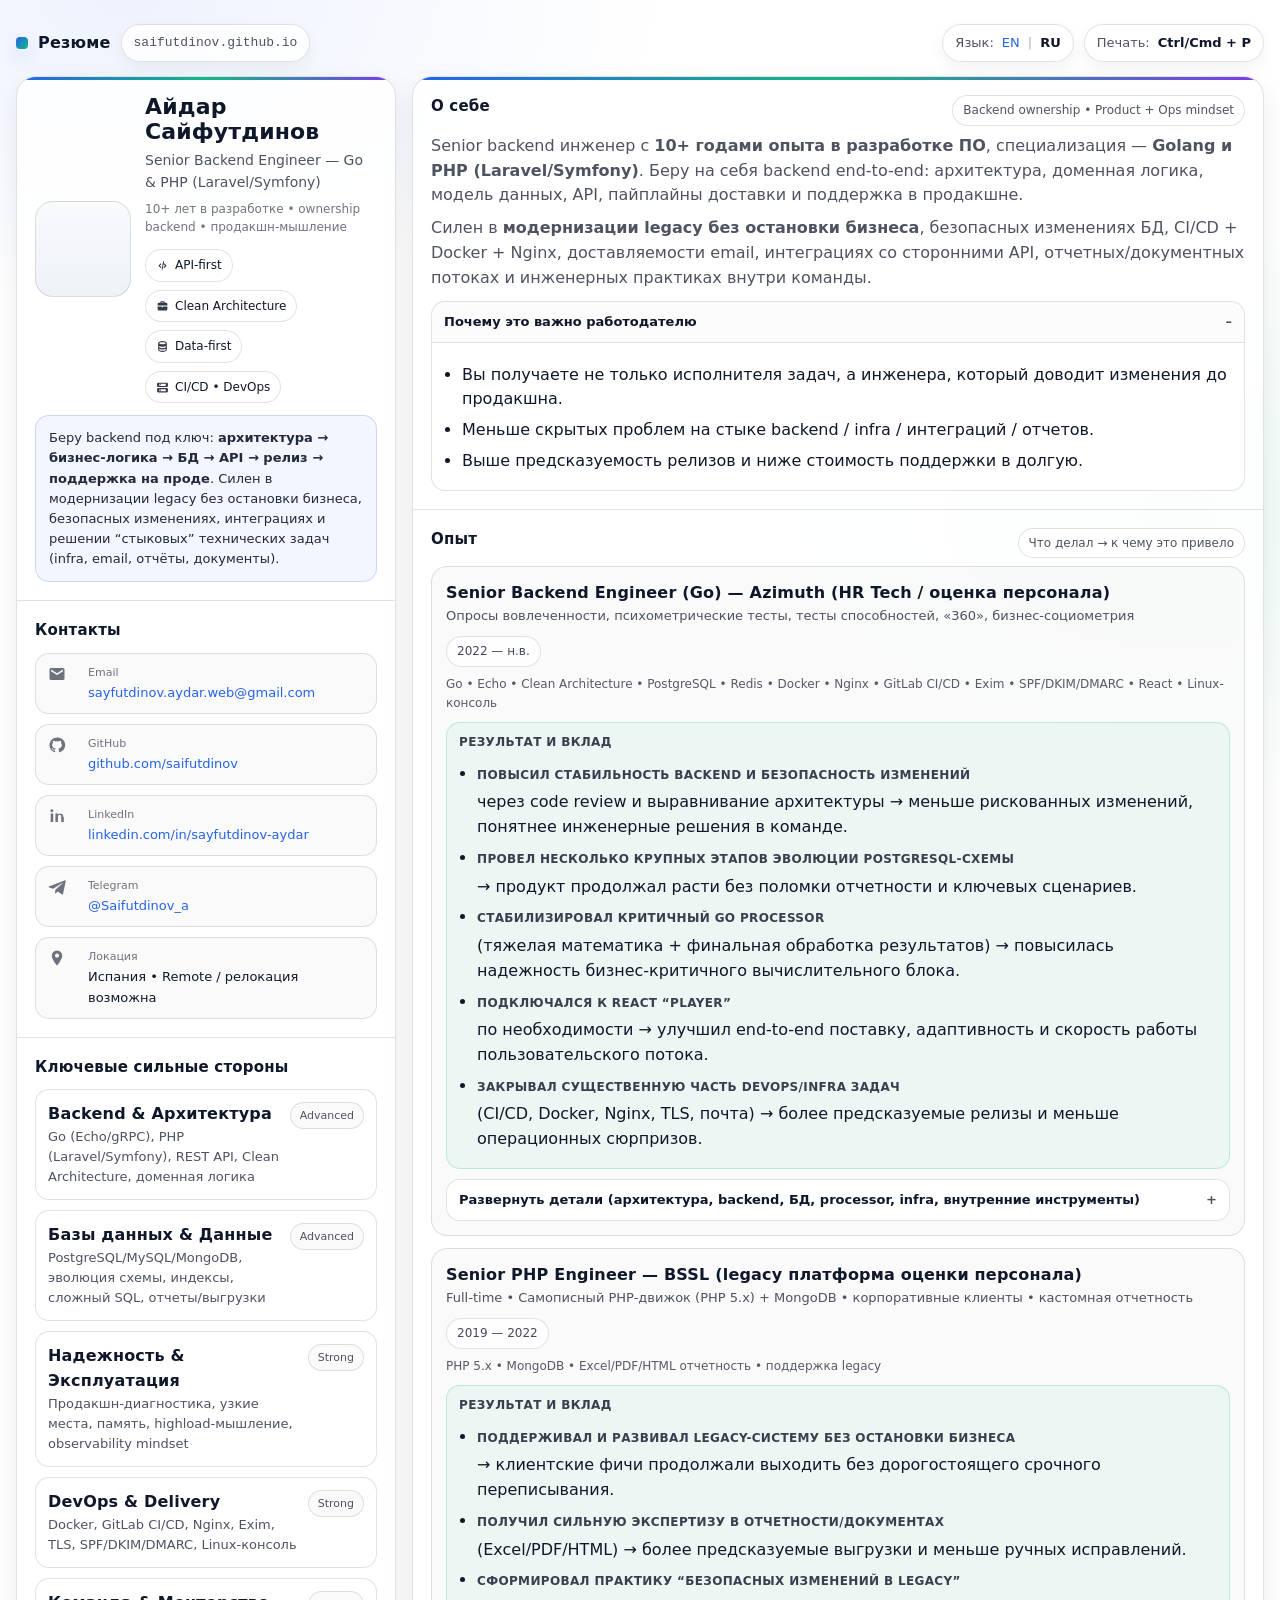
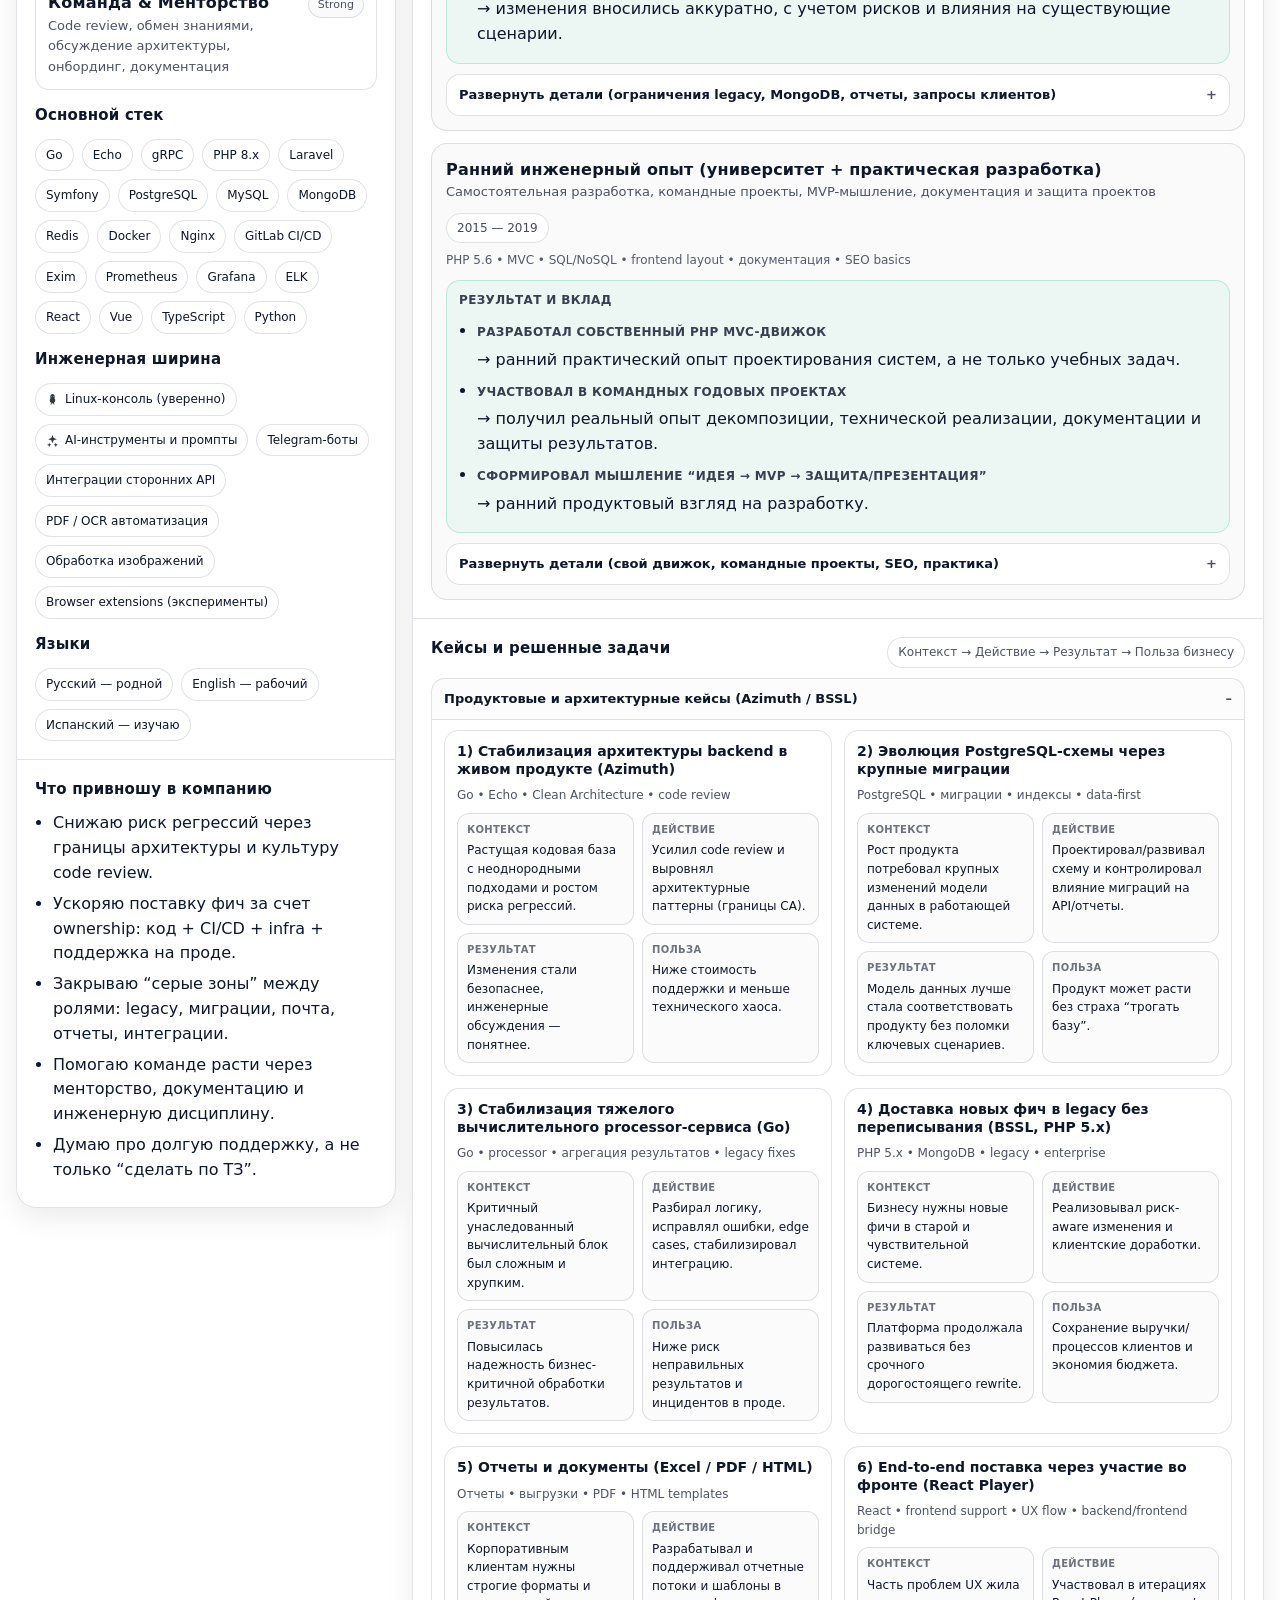
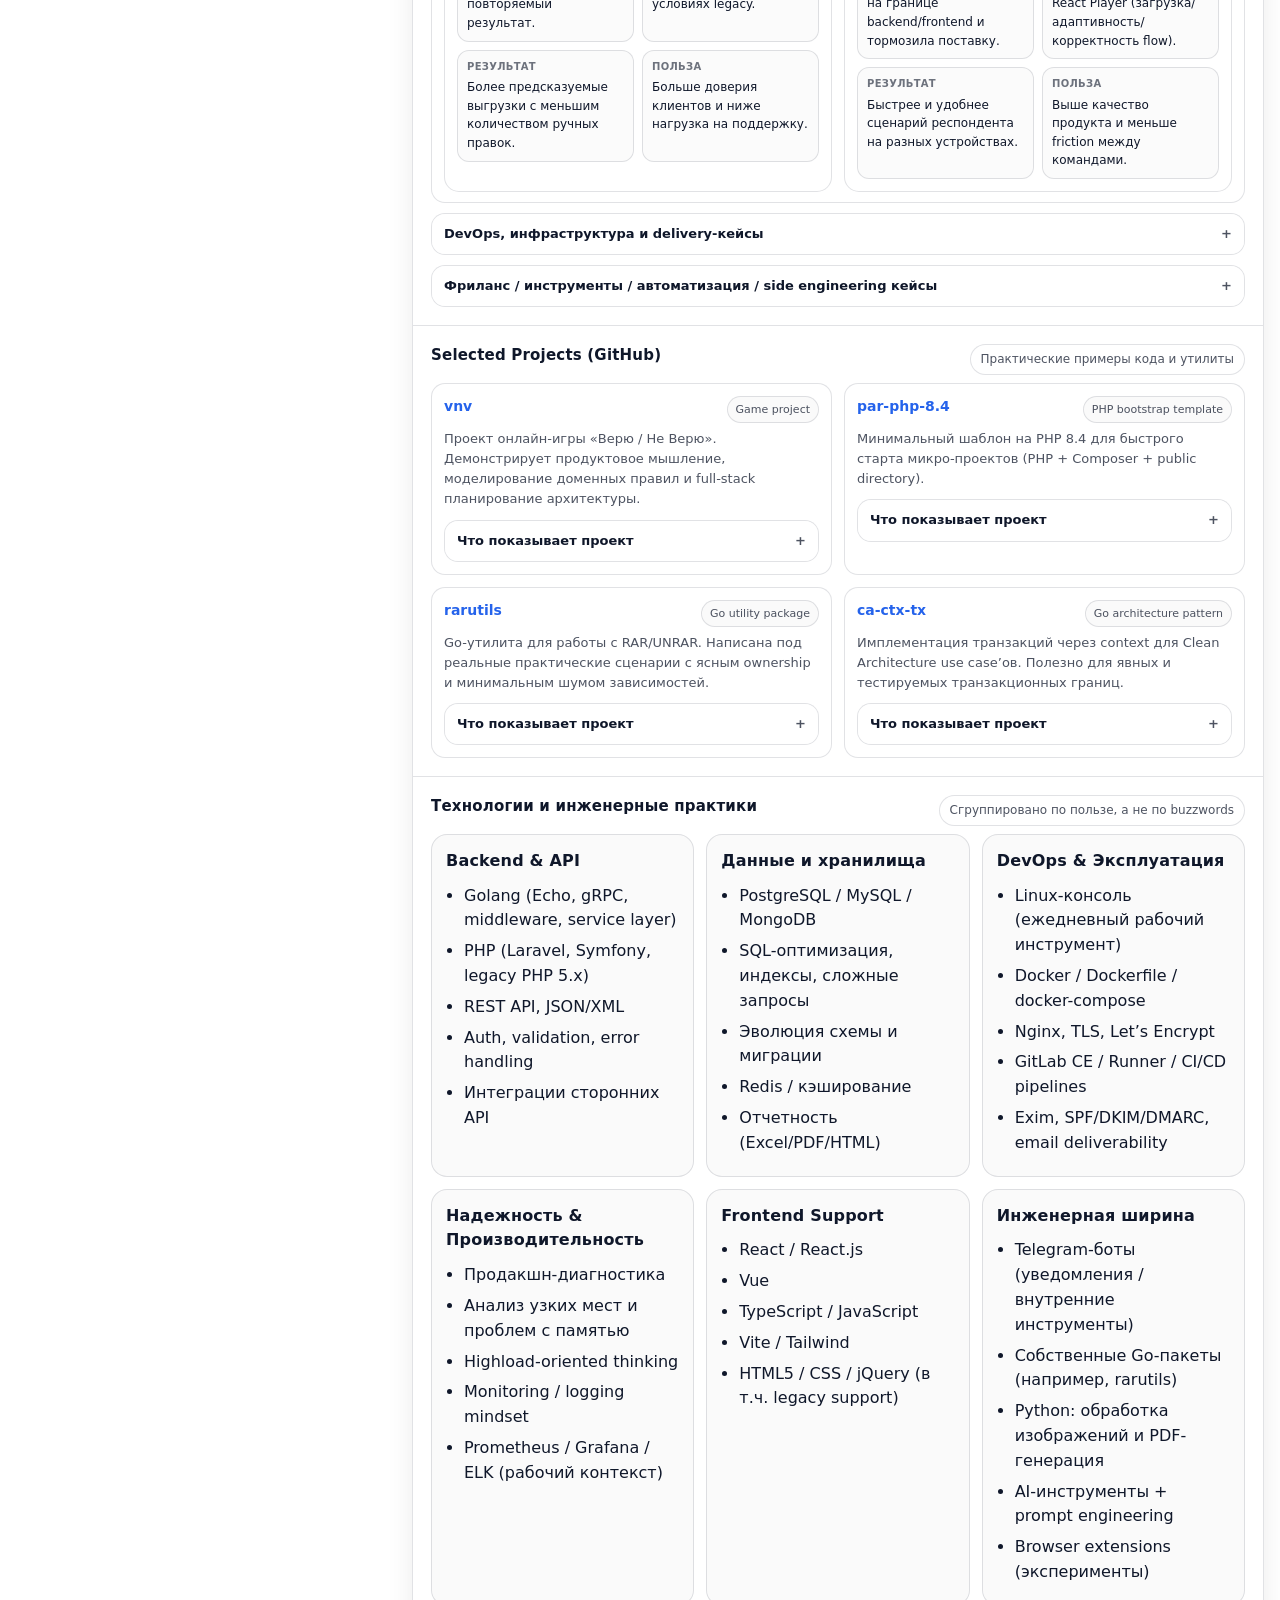
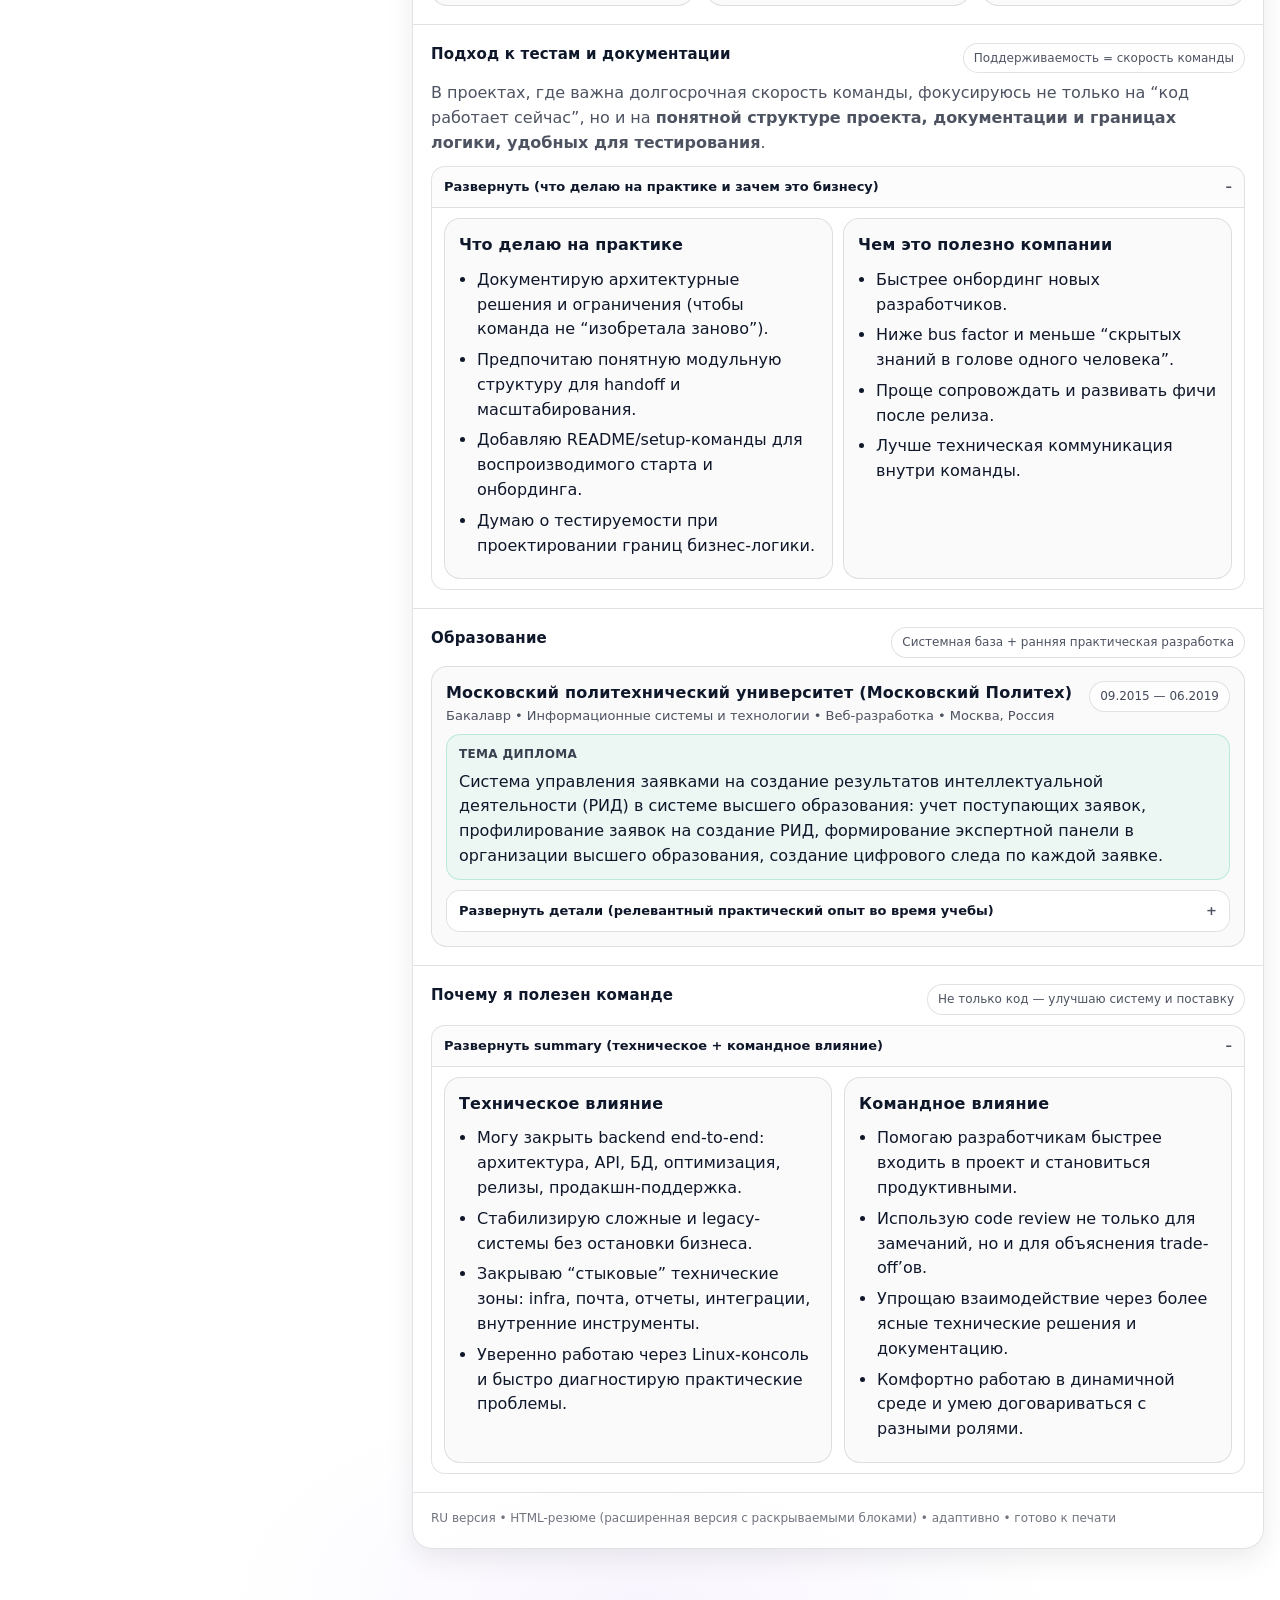
==== commit c7e1e74f: "new version" ====
--- a/ru/index.html
+++ b/ru/index.html
@@ -6,11 +6,10 @@
     <title>Айдар Сайфутдинов — Senior Backend Engineer (Go & PHP)</title>
     <meta
       name="description"
-      content="Senior backend разработчик (Go, PHP/Laravel). Clean Architecture, PostgreSQL/MySQL, Docker, CI/CD, интеграции. Кейсы с результатами и поставкой."
+      content="Senior Backend Engineer (Go, PHP/Laravel) с 10+ лет опыта. Архитектура, API, PostgreSQL, Docker, CI/CD, DevOps, модернизация legacy, интеграции, отчеты и продакшн-поддержка."
     />
 
-    <!-- Canonical -->
-    <link rel="canonical" href="https://saifutdinov.github.io/ru.html" />
+    <link rel="canonical" href="https://saifutdinov.github.io/ru/" />
 
     <!-- Open Graph -->
     <meta property="og:type" content="website" />
@@ -21,12 +20,11 @@
     />
     <meta
       property="og:description"
-      content="Go (Echo/gRPC), PHP (Laravel/Symfony), Clean Architecture, SQL, Docker, CI/CD. Структура + кейсы + результаты."
+      content="10+ лет. Go, PHP/Laravel, PostgreSQL, Docker, CI/CD, DevOps, legacy modernization, интеграции, ownership продакшна."
     />
-    <meta property="og:url" content="https://saifutdinov.github.io/ru.html" />
+    <meta property="og:url" content="https://saifutdinov.github.io/ru/" />
     <meta property="og:locale" content="ru_RU" />
     <meta property="og:locale:alternate" content="en_US" />
-
     <meta
       property="og:image"
       content="https://saifutdinov.github.io/assets/og/og-ru.png"
@@ -51,7 +49,7 @@
     />
     <meta
       name="twitter:description"
-      content="Backend: Go + PHP/Laravel. Clean Architecture, SQL, Docker, CI/CD, интеграции и продакшн-доставка."
+      content="Backend: Go + PHP/Laravel, PostgreSQL, CI/CD, Docker, DevOps, интеграции, ownership продакшна."
     />
     <meta
       name="twitter:image"
@@ -67,17 +65,24 @@
         --muted: rgba(15, 23, 42, 0.74);
         --muted2: rgba(15, 23, 42, 0.6);
         --border: rgba(15, 23, 42, 0.12);
+        --border-strong: rgba(15, 23, 42, 0.18);
         --accent: #2563eb;
         --accent2: #10b981;
-        --shadow: 0 10px 28px rgba(2, 6, 23, 0.1);
+        --accent3: #7c3aed;
+        --soft: #f8fafc;
+        --soft2: #f1f5f9;
+        --shadow: 0 10px 28px rgba(2, 6, 23, 0.08);
+        --shadow-sm: 0 6px 16px rgba(2, 6, 23, 0.05);
+        --radius: 16px;
+        --radius-lg: 20px;
         --mono:
           ui-monospace, SFMono-Regular, Menlo, Monaco, Consolas,
           "Liberation Mono", "Courier New", monospace;
         --sans:
-          ui-sans-serif, system-ui, -apple-system, Segoe UI, Roboto, Ubuntu,
-          Cantarell, "Noto Sans", Arial;
-        --radius: 16px;
-      }
+          Inter, ui-sans-serif, system-ui, -apple-system, Segoe UI, Roboto,
+          Ubuntu, Cantarell, "Noto Sans", Arial;
+      }
+
       * {
         box-sizing: border-box;
       }
@@ -93,21 +98,24 @@
         background:
           radial-gradient(
             900px 520px at 10% 0%,
-            rgba(37, 99, 235, 0.1),
+            rgba(37, 99, 235, 0.08),
             transparent 60%
           ),
           radial-gradient(
-            900px 520px at 90% 10%,
-            rgba(16, 185, 129, 0.08),
-            transparent 55%
+            900px 520px at 92% 8%,
+            rgba(16, 185, 129, 0.07),
+            transparent 58%
           ),
           radial-gradient(
-            900px 520px at 50% 110%,
-            rgba(37, 99, 235, 0.06),
+            700px 360px at 50% 100%,
+            rgba(124, 58, 237, 0.05),
             transparent 60%
           ),
           var(--bg);
-      }
+        -webkit-print-color-adjust: exact;
+        print-color-adjust: exact;
+      }
+
       a {
         color: var(--accent);
         text-decoration: none;
@@ -115,34 +123,41 @@
       a:hover {
         text-decoration: underline;
       }
+
       .wrap {
-        max-width: 1200px;
+        max-width: 1280px;
         margin: 0 auto;
-        padding: 24px 16px 56px;
-      }
+        padding: 24px 16px 52px;
+      }
+
       .topbar {
         display: flex;
         align-items: center;
         justify-content: space-between;
         gap: 12px;
+        flex-wrap: wrap;
         margin-bottom: 14px;
-        flex-wrap: wrap;
       }
       .brand {
         display: flex;
         align-items: center;
-        gap: 12px;
+        gap: 10px;
+        flex-wrap: wrap;
       }
       .brand-mark {
         width: 12px;
         height: 12px;
         border-radius: 4px;
         background: linear-gradient(135deg, var(--accent), var(--accent2));
-        box-shadow: 0 10px 22px rgba(37, 99, 235, 0.15);
+        box-shadow: 0 8px 18px rgba(37, 99, 235, 0.18);
+        flex: 0 0 auto;
       }
       .brand-title {
         font-weight: 850;
         letter-spacing: 0.2px;
+      }
+      .mono {
+        font-family: var(--mono);
       }
       .actions {
         display: flex;
@@ -153,30 +168,29 @@
       .pill {
         display: inline-flex;
         align-items: center;
-        gap: 10px;
+        gap: 8px;
         padding: 8px 12px;
+        border-radius: 999px;
         border: 1px solid var(--border);
-        background: rgba(255, 255, 255, 0.72);
-        border-radius: 999px;
-        box-shadow: var(--shadow);
-        font-size: 14px;
+        background: rgba(255, 255, 255, 0.82);
+        box-shadow: var(--shadow-sm);
         color: var(--muted);
+        font-size: 13px;
       }
       .pill strong {
         color: var(--text);
-        font-weight: 750;
-      }
-      .pill .sep {
+      }
+      .sep {
         opacity: 0.45;
       }
 
       .layout {
         display: grid;
-        grid-template-columns: 360px 1fr;
+        grid-template-columns: 380px 1fr;
         gap: 16px;
         align-items: start;
       }
-      @media (max-width: 980px) {
+      @media (max-width: 1080px) {
         .layout {
           grid-template-columns: 1fr;
         }
@@ -184,19 +198,25 @@
 
       .panel {
         border: 1px solid var(--border);
-        background: rgba(255, 255, 255, 0.78);
-        border-radius: var(--radius);
+        border-radius: var(--radius-lg);
+        background: rgba(255, 255, 255, 0.82);
         box-shadow: var(--shadow);
         overflow: hidden;
         position: relative;
       }
-      .panel:before {
+      .panel::before {
         content: "";
         position: absolute;
         inset: 0 0 auto 0;
         height: 3px;
-        background: linear-gradient(90deg, var(--accent), var(--accent2));
-      }
+        background: linear-gradient(
+          90deg,
+          var(--accent),
+          var(--accent2),
+          var(--accent3)
+        );
+      }
+
       .pad {
         padding: 18px;
       }
@@ -210,12 +230,12 @@
         align-items: center;
       }
       .avatar {
-        width: 92px;
-        height: 92px;
-        border-radius: 16px;
+        width: 96px;
+        height: 96px;
+        border-radius: 18px;
         border: 1px solid var(--border);
-        background: rgba(2, 6, 23, 0.03);
         overflow: hidden;
+        background: linear-gradient(180deg, #f8fafc, #eef2f7);
         display: flex;
         align-items: center;
         justify-content: center;
@@ -230,73 +250,104 @@
         object-fit: cover;
         display: block;
       }
+
       h1 {
         margin: 0;
         font-size: 22px;
-        line-height: 1.15;
-        letter-spacing: 0.2px;
+        line-height: 1.12;
+        letter-spacing: 0.15px;
       }
       .subtitle {
         margin-top: 6px;
         color: var(--muted);
         font-size: 14px;
       }
+      .sub2 {
+        margin-top: 6px;
+        color: var(--muted2);
+        font-size: 12px;
+      }
+
       .chips {
-        margin-top: 12px;
         display: flex;
         flex-wrap: wrap;
         gap: 8px;
+        margin-top: 12px;
       }
       .chip {
+        display: inline-flex;
+        align-items: center;
+        gap: 6px;
+        border: 1px solid var(--border);
+        background: rgba(255, 255, 255, 0.86);
+        border-radius: 999px;
+        padding: 6px 10px;
         font-size: 12px;
-        padding: 6px 10px;
-        border-radius: 999px;
-        border: 1px solid var(--border);
-        background: rgba(255, 255, 255, 0.76);
+        white-space: nowrap;
+      }
+      .chip svg {
+        width: 13px;
+        height: 13px;
+        opacity: 0.85;
+        flex: 0 0 auto;
+      }
+
+      .note {
+        margin-top: 12px;
+        border: 1px solid rgba(37, 99, 235, 0.2);
+        background: rgba(37, 99, 235, 0.055);
         color: rgba(15, 23, 42, 0.92);
-        white-space: nowrap;
-      }
+        border-radius: 14px;
+        padding: 12px 13px;
+        font-size: 13px;
+      }
+
       h2 {
         margin: 0 0 10px;
         font-size: 15px;
         letter-spacing: 0.2px;
       }
-      .muted {
-        color: var(--muted);
-      }
       .small {
         font-size: 13px;
         color: var(--muted);
       }
-      .mono {
-        font-family: var(--mono);
-      }
-
+      .muted {
+        color: var(--muted);
+      }
+      .muted2 {
+        color: var(--muted2);
+      }
+
+      .kv-list {
+        display: flex;
+        flex-direction: column;
+        gap: 10px;
+      }
       .kv {
         display: grid;
-        grid-template-columns: 92px 1fr;
+        grid-template-columns: 30px 1fr;
         gap: 10px;
-        padding: 10px 12px;
+        align-items: start;
         border: 1px solid var(--border);
         border-radius: 14px;
-        background: rgba(2, 6, 23, 0.02);
+        background: rgba(2, 6, 23, 0.018);
+        padding: 10px 12px;
         font-size: 13px;
       }
-      .kv .k {
+      .kv .icon {
+        width: 18px;
+        height: 18px;
         color: var(--muted2);
+        margin-top: 1px;
       }
       .kv .v {
         overflow-wrap: anywhere;
       }
-
-      .note {
-        margin-top: 12px;
-        padding: 12px 14px;
-        border: 1px solid rgba(37, 99, 235, 0.22);
-        background: rgba(37, 99, 235, 0.06);
-        border-radius: 14px;
-        font-size: 13px;
-        color: rgba(15, 23, 42, 0.92);
+      .kv .label {
+        display: block;
+        color: var(--muted2);
+        font-size: 11px;
+        margin-bottom: 2px;
       }
 
       .section {
@@ -304,6 +355,43 @@
       }
       .section + .section {
         border-top: 1px solid var(--border);
+      }
+
+      .headline {
+        display: flex;
+        align-items: flex-start;
+        justify-content: space-between;
+        gap: 8px 12px;
+        flex-wrap: wrap;
+        margin-bottom: 8px;
+      }
+      .headline h2 {
+        margin: 0;
+      }
+      .tagline {
+        border: 1px solid var(--border);
+        background: rgba(255, 255, 255, 0.8);
+        border-radius: 999px;
+        padding: 5px 10px;
+        font-size: 12px;
+        color: var(--muted);
+        white-space: nowrap;
+      }
+
+      .outcomes {
+        margin-top: 10px;
+        border: 1px solid rgba(16, 185, 129, 0.22);
+        background: rgba(16, 185, 129, 0.055);
+        border-radius: 14px;
+        padding: 10px 12px;
+      }
+      .outcomes b {
+        display: block;
+        margin-bottom: 6px;
+        font-size: 12px;
+        text-transform: uppercase;
+        letter-spacing: 0.35px;
+        color: rgba(15, 23, 42, 0.82);
       }
 
       .timeline {
@@ -311,16 +399,18 @@
         flex-direction: column;
         gap: 12px;
       }
+
       .card {
         border: 1px solid var(--border);
-        background: rgba(2, 6, 23, 0.02);
+        background: rgba(2, 6, 23, 0.018);
         border-radius: 16px;
         padding: 14px;
       }
+
       .head {
         display: flex;
+        justify-content: space-between;
         align-items: flex-start;
-        justify-content: space-between;
         gap: 10px 12px;
         flex-wrap: wrap;
         margin-bottom: 8px;
@@ -335,11 +425,11 @@
       }
       .when {
         font-size: 12px;
+        border: 1px solid var(--border);
+        border-radius: 999px;
+        background: rgba(255, 255, 255, 0.82);
         padding: 5px 10px;
-        border-radius: 999px;
-        border: 1px solid var(--border);
-        background: rgba(255, 255, 255, 0.75);
-        color: rgba(15, 23, 42, 0.76);
+        color: rgba(15, 23, 42, 0.78);
         white-space: nowrap;
       }
       .stackline {
@@ -348,127 +438,322 @@
         font-size: 12px;
       }
 
+      ul {
+        margin: 10px 0 0 18px;
+        padding: 0;
+      }
+      li {
+        margin: 6px 0;
+      }
+
       .grid2 {
         display: grid;
         grid-template-columns: 1fr 1fr;
         gap: 12px;
       }
+      .grid3 {
+        display: grid;
+        grid-template-columns: 1fr 1fr 1fr;
+        gap: 12px;
+      }
       @media (max-width: 980px) {
-        .grid2 {
+        .grid2,
+        .grid3 {
           grid-template-columns: 1fr;
         }
       }
 
-      .skill {
+      .skill-card {
+        border: 1px solid var(--border);
+        background: rgba(255, 255, 255, 0.82);
+        border-radius: 14px;
+        padding: 12px;
+        display: flex;
+        justify-content: space-between;
+        align-items: flex-start;
+        gap: 10px;
+      }
+      .lvl {
+        font-size: 11px;
+        border: 1px solid var(--border);
+        border-radius: 999px;
+        padding: 4px 9px;
+        color: var(--muted);
+        white-space: nowrap;
+        background: rgba(2, 6, 23, 0.02);
+      }
+
+      .case {
+        border: 1px solid var(--border);
+        background: rgba(255, 255, 255, 0.72);
+        border-radius: 15px;
+        padding: 12px;
+      }
+      .case h3 {
+        margin: 0 0 8px;
+        font-size: 14px;
+        line-height: 1.25;
+      }
+      .case .case-meta {
+        font-size: 12px;
+        color: var(--muted);
+        margin-bottom: 8px;
+      }
+      .kv4 {
+        display: grid;
+        grid-template-columns: 1fr 1fr;
+        gap: 8px;
+        margin-top: 8px;
+      }
+      @media (max-width: 700px) {
+        .kv4 {
+          grid-template-columns: 1fr;
+        }
+      }
+      .mini {
+        border: 1px solid var(--border);
+        background: rgba(2, 6, 23, 0.015);
+        border-radius: 12px;
+        padding: 8px 9px;
+        font-size: 12px;
+      }
+      .mini b {
+        display: block;
+        margin-bottom: 4px;
+        text-transform: uppercase;
+        letter-spacing: 0.3px;
+        font-size: 10px;
+        color: var(--muted2);
+      }
+
+      /* Collapsible blocks */
+      .fold {
+        border: 1px solid var(--border);
+        background: rgba(255, 255, 255, 0.72);
+        border-radius: 14px;
+        overflow: hidden;
+        margin-top: 10px;
+      }
+      .fold > summary {
+        list-style: none;
+        cursor: pointer;
+        padding: 10px 12px;
+        display: flex;
+        align-items: center;
+        justify-content: space-between;
+        gap: 12px;
+        font-size: 13px;
+        font-weight: 700;
+        color: var(--text);
+        background: rgba(255, 255, 255, 0.78);
+      }
+      .fold > summary::-webkit-details-marker {
+        display: none;
+      }
+      .fold > summary::after {
+        content: "+";
+        font-weight: 800;
+        color: var(--muted);
+        flex: 0 0 auto;
+      }
+      .fold[open] > summary {
+        border-bottom: 1px solid var(--border);
+        background: rgba(2, 6, 23, 0.012);
+      }
+      .fold[open] > summary::after {
+        content: "–";
+      }
+      .fold-body {
+        padding: 10px 12px;
+      }
+      .fold-grid {
+        display: grid;
+        grid-template-columns: 1fr 1fr;
+        gap: 10px;
+      }
+      @media (max-width: 800px) {
+        .fold-grid {
+          grid-template-columns: 1fr;
+        }
+      }
+
+      .project {
+        border: 1px solid var(--border);
+        background: rgba(255, 255, 255, 0.8);
+        border-radius: 14px;
+        padding: 12px;
+      }
+      .project-title {
         display: flex;
         align-items: flex-start;
         justify-content: space-between;
         gap: 10px;
-        padding: 10px 12px;
+        flex-wrap: wrap;
+        margin-bottom: 6px;
+      }
+      .project-title .name {
+        font-weight: 800;
+        font-size: 14px;
+      }
+      .repo-badge {
         border: 1px solid var(--border);
-        border-radius: 14px;
-        background: rgba(255, 255, 255, 0.75);
-      }
-      .lvl {
+        border-radius: 999px;
+        padding: 4px 8px;
+        font-size: 11px;
+        color: var(--muted);
+        background: rgba(2, 6, 23, 0.02);
+        white-space: nowrap;
+      }
+
+      .footer {
+        padding: 16px 18px 20px;
+        color: var(--muted2);
         font-size: 12px;
-        padding: 5px 10px;
-        border-radius: 999px;
-        border: 1px solid var(--border);
-        background: rgba(2, 6, 23, 0.02);
-        color: rgba(15, 23, 42, 0.78);
-        white-space: nowrap;
-      }
-
-      .case-grid {
-        display: grid;
-        grid-template-columns: 1fr 1fr;
-        gap: 10px;
-        margin-top: 10px;
-      }
-      @media (max-width: 980px) {
-        .case-grid {
-          grid-template-columns: 1fr;
-        }
-      }
-      .box {
-        border: 1px solid var(--border);
-        border-radius: 14px;
-        background: rgba(2, 6, 23, 0.02);
-        padding: 10px 12px;
-      }
-      .box b {
-        display: block;
-        margin-bottom: 6px;
-        font-size: 12px;
-        letter-spacing: 0.3px;
-        text-transform: uppercase;
-        color: rgba(15, 23, 42, 0.78);
-      }
-      ul {
-        margin: 10px 0 0 18px;
-        padding: 0;
-      }
-      li {
-        margin: 6px 0;
-      }
-
-      .outcomes {
-        margin-top: 10px;
-        padding: 10px 12px;
-        border: 1px solid rgba(16, 185, 129, 0.22);
-        background: rgba(16, 185, 129, 0.06);
-        border-radius: 14px;
-      }
-      .outcomes b {
-        display: block;
-        font-size: 12px;
-        letter-spacing: 0.3px;
-        text-transform: uppercase;
-        color: rgba(15, 23, 42, 0.78);
-        margin-bottom: 6px;
+        border-top: 1px solid var(--border);
+      }
+
+      .i {
+        width: 16px;
+        height: 16px;
+        display: inline-block;
+        vertical-align: -3px;
+        color: currentColor;
       }
 
       @media print {
         body {
           background: #fff;
         }
+        .wrap {
+          max-width: none;
+          padding: 0;
+        }
         .panel {
           box-shadow: none;
+          background: #fff;
         }
         .pill {
           box-shadow: none;
+          background: #fff;
         }
         a {
           color: #0f172a;
           text-decoration: none;
         }
+        .topbar {
+          margin-bottom: 8px;
+        }
+        .section {
+          padding: 14px;
+        }
+        .card,
+        .case,
+        .project {
+          break-inside: avoid;
+        }
+        details.fold {
+          break-inside: avoid;
+        }
+        details.fold[open] > summary::after {
+          content: "";
+        }
       }
     </style>
   </head>
-
   <body>
+    <!-- SVG sprite -->
+    <svg
+      aria-hidden="true"
+      style="position: absolute; width: 0; height: 0; overflow: hidden"
+    >
+      <symbol id="ic-mail" viewBox="0 0 24 24">
+        <path
+          fill="currentColor"
+          d="M20 4H4a2 2 0 0 0-2 2v12a2 2 0 0 0 2 2h16a2 2 0 0 0 2-2V6a2 2 0 0 0-2-2Zm0 4.2-8 5-8-5V6l8 5 8-5Z"
+        />
+      </symbol>
+      <symbol id="ic-gh" viewBox="0 0 24 24">
+        <path
+          fill="currentColor"
+          d="M12 2A10 10 0 0 0 8.84 21.5c.5.09.68-.22.68-.48v-1.72c-2.78.6-3.37-1.18-3.37-1.18-.46-1.14-1.11-1.44-1.11-1.44-.91-.62.07-.6.07-.6 1 .08 1.53 1.03 1.53 1.03.9 1.53 2.35 1.09 2.92.83.09-.65.35-1.09.63-1.34-2.22-.25-4.56-1.1-4.56-4.94 0-1.09.39-1.98 1.03-2.68-.1-.25-.45-1.28.1-2.67 0 0 .84-.27 2.75 1.02a9.5 9.5 0 0 1 5 0c1.9-1.3 2.75-1.02 2.75-1.02.55 1.39.2 2.42.1 2.67.64.7 1.03 1.59 1.03 2.68 0 3.84-2.34 4.69-4.57 4.94.36.31.68.92.68 1.86v2.76c0 .27.18.58.69.48A10 10 0 0 0 12 2Z"
+        />
+      </symbol>
+      <symbol id="ic-linkedin" viewBox="0 0 24 24">
+        <path
+          fill="currentColor"
+          d="M6.94 8.5H3.56V20h3.38V8.5Zm.22-3.56a1.96 1.96 0 1 0-3.92 0a1.96 1.96 0 0 0 3.92 0ZM20.44 13.28c0-3.24-1.73-4.75-4.03-4.75c-1.86 0-2.69 1.02-3.16 1.74V8.5H9.87V20h3.38v-6.28c0-1.66.31-3.28 2.36-3.28c2.02 0 2.05 1.88 2.05 3.39V20h3.38v-6.72Z"
+        />
+      </symbol>
+      <symbol id="ic-telegram" viewBox="0 0 24 24">
+        <path
+          fill="currentColor"
+          d="M9.78 15.54 9.4 20.9c.54 0 .78-.23 1.06-.5l2.53-2.42 5.24 3.84c.96.53 1.64.25 1.9-.89l3.44-16.1.01-.01c.3-1.4-.5-1.95-1.43-1.6L1.94 11c-1.38.53-1.36 1.3-.24 1.65l5.17 1.61L18.9 6.7c.57-.35 1.09-.16.66.2"
+        />
+      </symbol>
+      <symbol id="ic-pin" viewBox="0 0 24 24">
+        <path
+          fill="currentColor"
+          d="M12 2a7 7 0 0 0-7 7c0 4.98 7 13 7 13s7-8.02 7-13a7 7 0 0 0-7-7Zm0 9.5A2.5 2.5 0 1 1 12 6a2.5 2.5 0 0 1 0 5.5Z"
+        />
+      </symbol>
+      <symbol id="ic-brief" viewBox="0 0 24 24">
+        <path
+          fill="currentColor"
+          d="M10 4h4a2 2 0 0 1 2 2v1h3a2 2 0 0 1 2 2v3H3V9a2 2 0 0 1 2-2h3V6a2 2 0 0 1 2-2Zm4 3V6h-4v1h4Zm7 7v5a2 2 0 0 1-2 2H5a2 2 0 0 1-2-2v-5h8v1h2v-1h8Z"
+        />
+      </symbol>
+      <symbol id="ic-db" viewBox="0 0 24 24">
+        <path
+          fill="currentColor"
+          d="M12 2C7.58 2 4 3.79 4 6v12c0 2.21 3.58 4 8 4s8-1.79 8-4V6c0-2.21-3.58-4-8-4Zm0 2c3.87 0 6 .99 6 2s-2.13 2-6 2-6-.99-6-2 2.13-2 6-2Zm0 16c-3.87 0-6-.99-6-2v-2c1.45 1.02 3.93 1.5 6 1.5s4.55-.48 6-1.5v2c0 1.01-2.13 2-6 2Zm0-5c-3.87 0-6-.99-6-2v-2c1.45 1.02 3.93 1.5 6 1.5s4.55-.48 6-1.5v2c0 1.01-2.13 2-6 2Z"
+        />
+      </symbol>
+      <symbol id="ic-server" viewBox="0 0 24 24">
+        <path
+          fill="currentColor"
+          d="M4 3h16a2 2 0 0 1 2 2v4a2 2 0 0 1-2 2H4a2 2 0 0 1-2-2V5a2 2 0 0 1 2-2Zm2 2v4h12V5H6Zm-2 8h16a2 2 0 0 1 2 2v4a2 2 0 0 1-2 2H4a2 2 0 0 1-2-2v-4a2 2 0 0 1 2-2Zm2 2v4h12v-4H6Zm1 1h2v2H7v-2Zm0-10h2v2H7V6Z"
+        />
+      </symbol>
+      <symbol id="ic-code" viewBox="0 0 24 24">
+        <path
+          fill="currentColor"
+          d="m8.7 16.6-4.3-4.3L8.7 8l1.4 1.4-2.9 2.9 2.9 2.9-1.4 1.4Zm6.6 0-1.4-1.4 2.9-2.9-2.9-2.9L15.3 8l4.3 4.3-4.3 4.3ZM10.4 20l2.8-16h1.8l-2.8 16h-1.8Z"
+        />
+      </symbol>
+      <symbol id="ic-ai" viewBox="0 0 24 24">
+        <path
+          fill="currentColor"
+          d="M12 2 9.8 7.3 4 9.5l5.8 2.2L12 17l2.2-5.3L20 9.5l-5.8-2.2L12 2Zm-6 14 1.2 2.8L10 20l-2.8 1.2L6 24l-1.2-2.8L2 20l2.8-1.2L6 16Zm12 0 1.2 2.8L22 20l-2.8 1.2L18 24l-1.2-2.8L14 20l2.8-1.2L18 16Z"
+        />
+      </symbol>
+      <symbol id="ic-linux" viewBox="0 0 24 24">
+        <path
+          fill="currentColor"
+          d="M12 2c-2.2 0-4 1.8-4 4v2c0 .6.1 1.2.4 1.7-.9.8-1.4 2-1.4 3.3v1c0 1.7.9 3.3 2.3 4.1l-1 2.9H10l.7-2h2.6l.7 2h1.7l-1-2.9A4.98 4.98 0 0 0 17 14v-1c0-1.3-.5-2.5-1.4-3.3.3-.5.4-1.1.4-1.7V6c0-2.2-1.8-4-4-4Zm-1.5 5a.75.75 0 1 1 0-1.5A.75.75 0 0 1 10.5 7Zm3 0a.75.75 0 1 1 0-1.5A.75.75 0 0 1 13.5 7Z"
+        />
+      </symbol>
+    </svg>
+
     <div class="wrap">
       <div class="topbar">
         <div class="brand">
           <div class="brand-mark" aria-hidden="true"></div>
           <div class="brand-title">Резюме</div>
-          <div class="pill" style="padding: 6px 10px">
+          <div class="pill">
             <span class="mono">saifutdinov.github.io</span>
           </div>
         </div>
         <div class="actions">
           <div class="pill">
-            <span class="muted">Язык:</span> <a href="index.html">EN</a>
-            <span class="sep">|</span> <strong>RU</strong>
+            Язык: <a href="/">EN</a> <span class="sep">|</span>
+            <strong>RU</strong>
           </div>
-          <div class="pill">
-            <span class="muted">Печать:</span> <strong>Ctrl/Cmd + P</strong>
-          </div>
+          <div class="pill">Печать: <strong>Ctrl/Cmd + P</strong></div>
         </div>
       </div>
 
       <div class="layout">
-        <!-- LEFT -->
+        <!-- LEFT SIDEBAR -->
         <aside class="panel">
           <div class="pad">
             <div class="hero">
@@ -487,19 +772,34 @@
                 <div class="subtitle">
                   Senior Backend Engineer — Go & PHP (Laravel/Symfony)
                 </div>
+                <div class="sub2">
+                  10+ лет в разработке • ownership backend • продакшн-мышление
+                </div>
                 <div class="chips">
-                  <span class="chip">API-first</span>
-                  <span class="chip">Clean Architecture</span>
-                  <span class="chip">SQL-first мышление</span>
-                  <span class="chip">Docker • CI/CD</span>
+                  <span class="chip"
+                    ><svg><use href="#ic-code" /></svg>API-first</span
+                  >
+                  <span class="chip"
+                    ><svg><use href="#ic-brief" /></svg>Clean Architecture</span
+                  >
+                  <span class="chip"
+                    ><svg><use href="#ic-db" /></svg>Data-first</span
+                  >
+                  <span class="chip"
+                    ><svg><use href="#ic-server" /></svg>CI/CD • DevOps</span
+                  >
                 </div>
               </div>
             </div>
 
             <div class="note">
-              Делаю и сопровождаю продакшн-бэкенды: предсказуемая бизнес-логика
-              (транзакции/идемпотентность), интеграции, отчёты и “доставка в
-              прод” (CI/CD, Docker, Nginx, доставляемость почты).
+              Беру backend под ключ:
+              <b
+                >архитектура → бизнес-логика → БД → API → релиз → поддержка на
+                проде</b
+              >. Силен в модернизации legacy без остановки бизнеса, безопасных
+              изменениях, интеграциях и решении “стыковых” технических задач
+              (infra, email, отчёты, документы).
             </div>
           </div>
 
@@ -507,40 +807,58 @@
 
           <div class="pad">
             <h2>Контакты</h2>
-            <div style="display: flex; flex-direction: column; gap: 10px">
+            <div class="kv-list">
               <div class="kv">
-                <div class="k">Email</div>
+                <svg class="icon"><use href="#ic-mail" /></svg>
                 <div class="v">
-                  <a href="mailto:sayfutdinov.aydar.web@gmail.com"
+                  <span class="label">Email</span
+                  ><a href="mailto:sayfutdinov.aydar.web@gmail.com"
                     >sayfutdinov.aydar.web@gmail.com</a
                   >
                 </div>
               </div>
               <div class="kv">
-                <div class="k">GitHub</div>
+                <svg class="icon"><use href="#ic-gh" /></svg>
                 <div class="v">
-                  <a href="https://github.com/Saifutdinov"
-                    >github.com/Saifutdinov</a
+                  <span class="label">GitHub</span
+                  ><a
+                    href="https://github.com/saifutdinov"
+                    target="_blank"
+                    rel="noopener"
+                    >github.com/saifutdinov</a
                   >
                 </div>
               </div>
               <div class="kv">
-                <div class="k">LinkedIn</div>
+                <svg class="icon"><use href="#ic-linkedin" /></svg>
                 <div class="v">
-                  <a href="https://www.linkedin.com/in/sayfutdinov-aydar"
+                  <span class="label">LinkedIn</span
+                  ><a
+                    href="https://www.linkedin.com/in/sayfutdinov-aydar"
+                    target="_blank"
+                    rel="noopener"
                     >linkedin.com/in/sayfutdinov-aydar</a
                   >
                 </div>
               </div>
               <div class="kv">
-                <div class="k">Telegram</div>
+                <svg class="icon"><use href="#ic-telegram" /></svg>
                 <div class="v">
-                  <a href="https://t.me/Saifutdinov_a">@Saifutdinov_a</a>
+                  <span class="label">Telegram</span
+                  ><a
+                    href="https://t.me/Saifutdinov_a"
+                    target="_blank"
+                    rel="noopener"
+                    >@Saifutdinov_a</a
+                  >
                 </div>
               </div>
               <div class="kv">
-                <div class="k">Локация</div>
-                <div class="v">Испания • Remote / релокация возможна</div>
+                <svg class="icon"><use href="#ic-pin" /></svg>
+                <div class="v">
+                  <span class="label">Локация</span>Испания • Remote / релокация
+                  возможна
+                </div>
               </div>
             </div>
           </div>
@@ -548,51 +866,61 @@
           <div class="divider"></div>
 
           <div class="pad">
-            <h2>Skills summary</h2>
+            <h2>Ключевые сильные стороны</h2>
             <div style="display: flex; flex-direction: column; gap: 10px">
-              <div class="skill">
+              <div class="skill-card">
                 <div>
-                  <div class="title">Backend</div>
+                  <div class="title">Backend & Архитектура</div>
                   <div class="small">
-                    Go (Echo/gRPC), PHP (Laravel/Symfony), API-дизайн, ошибки,
-                    конкуррентность
+                    Go (Echo/gRPC), PHP (Laravel/Symfony), REST API, Clean
+                    Architecture, доменная логика
                   </div>
                 </div>
                 <div class="lvl">Advanced</div>
               </div>
-              <div class="skill">
+              <div class="skill-card">
                 <div>
-                  <div class="title">Базы данных</div>
+                  <div class="title">Базы данных & Данные</div>
                   <div class="small">
-                    PostgreSQL/MySQL (схема, индексы, миграции), MongoDB
-                    (legacy)
+                    PostgreSQL/MySQL/MongoDB, эволюция схемы, индексы, сложный
+                    SQL, отчеты/выгрузки
                   </div>
                 </div>
                 <div class="lvl">Advanced</div>
               </div>
-              <div class="skill">
+              <div class="skill-card">
                 <div>
-                  <div class="title">Delivery & Ops</div>
+                  <div class="title">Надежность & Эксплуатация</div>
                   <div class="small">
-                    Docker/Compose, GitLab CI/CD, Nginx, TLS (Let’s Encrypt),
-                    SMTP/Exim, SPF/DKIM/DMARC
+                    Продакшн-диагностика, узкие места, память,
+                    highload-мышление, observability mindset
                   </div>
                 </div>
                 <div class="lvl">Strong</div>
               </div>
-              <div class="skill">
+              <div class="skill-card">
                 <div>
-                  <div class="title">Frontend (поддержка)</div>
+                  <div class="title">DevOps & Delivery</div>
                   <div class="small">
-                    React/Vue + TypeScript, Tailwind, Vite — когда нужно
-                    “додавить” end-to-end
-                  </div>
-                </div>
-                <div class="lvl">Working</div>
+                    Docker, GitLab CI/CD, Nginx, Exim, TLS, SPF/DKIM/DMARC,
+                    Linux-консоль
+                  </div>
+                </div>
+                <div class="lvl">Strong</div>
+              </div>
+              <div class="skill-card">
+                <div>
+                  <div class="title">Команда & Менторство</div>
+                  <div class="small">
+                    Code review, обмен знаниями, обсуждение архитектуры,
+                    онбординг, документация
+                  </div>
+                </div>
+                <div class="lvl">Strong</div>
               </div>
             </div>
 
-            <h2 style="margin-top: 14px">Ключевой стек</h2>
+            <h2 style="margin-top: 14px">Основной стек</h2>
             <div class="chips">
               <span class="chip">Go</span>
               <span class="chip">Echo</span>
@@ -602,12 +930,35 @@
               <span class="chip">Symfony</span>
               <span class="chip">PostgreSQL</span>
               <span class="chip">MySQL</span>
+              <span class="chip">MongoDB</span>
               <span class="chip">Redis</span>
               <span class="chip">Docker</span>
               <span class="chip">Nginx</span>
-              <span class="chip">GitLab CI</span>
-              <span class="chip">SMTP/Exim</span>
-              <span class="chip">Elasticsearch</span>
+              <span class="chip">GitLab CI/CD</span>
+              <span class="chip">Exim</span>
+              <span class="chip">Prometheus</span>
+              <span class="chip">Grafana</span>
+              <span class="chip">ELK</span>
+              <span class="chip">React</span>
+              <span class="chip">Vue</span>
+              <span class="chip">TypeScript</span>
+              <span class="chip">Python</span>
+            </div>
+
+            <h2 style="margin-top: 14px">Инженерная ширина</h2>
+            <div class="chips">
+              <span class="chip"
+                ><svg><use href="#ic-linux" /></svg>Linux-консоль
+                (уверенно)</span
+              >
+              <span class="chip"
+                ><svg><use href="#ic-ai" /></svg>AI-инструменты и промпты</span
+              >
+              <span class="chip">Telegram-боты</span>
+              <span class="chip">Интеграции сторонних API</span>
+              <span class="chip">PDF / OCR автоматизация</span>
+              <span class="chip">Обработка изображений</span>
+              <span class="chip">Browser extensions (эксперименты)</span>
             </div>
 
             <h2 style="margin-top: 14px">Языки</h2>
@@ -617,397 +968,1322 @@
               <span class="chip">Испанский — изучаю</span>
             </div>
           </div>
+
+          <div class="divider"></div>
+
+          <div class="pad">
+            <h2>Что привношу в компанию</h2>
+            <ul>
+              <li>
+                Снижаю риск регрессий через границы архитектуры и культуру code
+                review.
+              </li>
+              <li>
+                Ускоряю поставку фич за счет ownership: код + CI/CD + infra +
+                поддержка на проде.
+              </li>
+              <li>
+                Закрываю “серые зоны” между ролями: legacy, миграции, почта,
+                отчеты, интеграции.
+              </li>
+              <li>
+                Помогаю команде расти через менторство, документацию и
+                инженерную дисциплину.
+              </li>
+              <li>Думаю про долгую поддержку, а не только “сделать по ТЗ”.</li>
+            </ul>
+          </div>
         </aside>
 
-        <!-- RIGHT -->
+        <!-- MAIN CONTENT -->
         <main class="panel">
           <section class="section">
-            <h2>Executive summary</h2>
+            <div class="headline">
+              <h2>О себе</h2>
+              <div class="tagline">
+                Backend ownership • Product + Ops mindset
+              </div>
+            </div>
+
             <div class="muted">
-              Senior backend инженер с продакшн-опытом в Go и PHP. Силен в
-              “легаси-среде”: стабилизировать, структурировать, и поставлять
-              фичи без поломок текущих сценариев. Хорошо работаю с моделью
-              данных, безопасными миграциями, интеграциями и “доставкой в прод”
-              (CI/CD, Docker, Nginx, deliverability).
+              Senior backend инженер с <b>10+ годами опыта в разработке ПО</b>,
+              специализация — <b>Golang и PHP (Laravel/Symfony)</b>. Беру на
+              себя backend end-to-end: архитектура, доменная логика, модель
+              данных, API, пайплайны доставки и поддержка в продакшне.
             </div>
-            <div class="outcomes">
-              <b>Что я привношу в команду</b>
-              <ul>
-                <li>
-                  Предсказуемость: границы архитектуры, более безопасные
-                  изменения, меньше регрессий.
-                </li>
-                <li>
-                  Data-first подход: схема, индексы, миграции и стабильность
-                  отчётности.
-                </li>
-                <li>
-                  Ownership доставки: повторяемые сборки, CI/CD,
-                  эксплуатационная гигиена.
-                </li>
-              </ul>
+            <div class="muted" style="margin-top: 8px">
+              Силен в <b>модернизации legacy без остановки бизнеса</b>,
+              безопасных изменениях БД, CI/CD + Docker + Nginx, доставляемости
+              email, интеграциях со сторонними API, отчетных/документных потоках
+              и инженерных практиках внутри команды.
             </div>
+
+            <details class="fold" open>
+              <summary>Почему это важно работодателю</summary>
+              <div class="fold-body">
+                <ul>
+                  <li>
+                    Вы получаете не только исполнителя задач, а инженера,
+                    который доводит изменения до продакшна.
+                  </li>
+                  <li>
+                    Меньше скрытых проблем на стыке backend / infra / интеграций
+                    / отчетов.
+                  </li>
+                  <li>
+                    Выше предсказуемость релизов и ниже стоимость поддержки в
+                    долгую.
+                  </li>
+                </ul>
+              </div>
+            </details>
           </section>
 
           <section class="section">
-            <h2>Опыт</h2>
+            <div class="headline">
+              <h2>Опыт</h2>
+              <div class="tagline">Что делал → к чему это привело</div>
+            </div>
+
             <div class="timeline">
+              <!-- Azimuth -->
               <div class="card">
                 <div class="head">
                   <div>
                     <div class="title">
-                      Senior Backend Engineer (Go) — Azimuth (оценка персонала)
+                      Senior Backend Engineer (Go) — Azimuth (HR Tech / оценка
+                      персонала)
                     </div>
                     <div class="meta">
-                      Опросы вовлеченности, психологические тесты, тесты
-                      способностей, «360°», бизнес-социометрия
+                      Опросы вовлеченности, психометрические тесты, тесты
+                      способностей, «360», бизнес-социометрия
                     </div>
                   </div>
                   <div class="when">2022 — н.в.</div>
                 </div>
                 <div class="stackline">
                   Go • Echo • Clean Architecture • PostgreSQL • Redis • Docker •
-                  Nginx • GitLab CI/CD • Exim • SPF/DKIM/DMARC • Let’s Encrypt •
-                  React (Player)
+                  Nginx • GitLab CI/CD • Exim • SPF/DKIM/DMARC • React •
+                  Linux-консоль
                 </div>
 
                 <div class="outcomes">
-                  <b>Ключевые результаты</b>
+                  <b>Результат и вклад</b>
                   <ul>
                     <li>
-                      Снизил риски изменений за счёт code review и выравнивания
-                      границ архитектуры.
+                      <b
+                        >Повысил стабильность backend и безопасность
+                        изменений</b
+                      >
+                      через code review и выравнивание архитектуры → меньше
+                      рискованных изменений, понятнее инженерные решения в
+                      команде.
                     </li>
                     <li>
-                      Провёл несколько этапов эволюции схемы БД через безопасные
-                      миграции без “сюрпризов” в проде.
+                      <b
+                        >Провел несколько крупных этапов эволюции
+                        PostgreSQL-схемы</b
+                      >
+                      → продукт продолжал расти без поломки отчетности и
+                      ключевых сценариев.
                     </li>
                     <li>
-                      Увеличил стабильность “processor” (тяжелые вычисления)
-                      фиксом унаследованной логики.
+                      <b>Стабилизировал критичный Go processor</b> (тяжелая
+                      математика + финальная обработка результатов) → повысилась
+                      надежность бизнес-критичного вычислительного блока.
                     </li>
                     <li>
-                      <span class="muted"
-                        >[Хочешь — добавь цифры: “мигрировал N таблиц”, “снизил
-                        инциденты на X%”, “ускорил p95 с A до B”]</span
-                      >
+                      <b>Подключался к React “Player”</b> по необходимости →
+                      улучшил end-to-end поставку, адаптивность и скорость
+                      работы пользовательского потока.
+                    </li>
+                    <li>
+                      <b>Закрывал существенную часть DevOps/infra задач</b>
+                      (CI/CD, Docker, Nginx, TLS, почта) → более предсказуемые
+                      релизы и меньше операционных сюрпризов.
                     </li>
                   </ul>
                 </div>
 
-                <ul>
-                  <li>
-                    <b>Архитектура:</b> выровнял подход по Clean Architecture
-                    (Delivery/Usecase/Repository); доменная логика — в usecase,
-                    инфраструктура — отдельно.
-                  </li>
-                  <li>
-                    <b>API и бизнес-логика:</b> флоу опросников: сбор,
-                    подготовка, хранение, выдача; предсказуемые ошибки и
-                    контракты.
-                  </li>
-                  <li>
-                    <b>PostgreSQL:</b> проектирование и развитие схемы; миграции
-                    add→backfill→switch→cleanup; оптимизация запросов/индексов.
-                  </li>
-                  <li>
-                    <b>Processor (Go):</b> поддержка тяжёлой математики и
-                    финальной агрегации результатов; стабилизация наследия.
-                  </li>
-                  <li>
-                    <b>Frontend support:</b> подключался к React “Player” ради
-                    end-to-end поставки (корректный флоу, адаптивность, быстрый
-                    старт).
-                  </li>
-                  <li>
-                    <b>Ops:</b> Docker, GitLab pipelines/runners, Nginx, TLS
-                    автоматизация, доставляемость почты (SPF/DKIM/DMARC).
-                  </li>
-                </ul>
-              </div>
-
+                <details class="fold">
+                  <summary>
+                    Развернуть детали (архитектура, backend, БД, processor,
+                    infra, внутренние инструменты)
+                  </summary>
+                  <div class="fold-body">
+                    <ul>
+                      <li>
+                        <b>Backend (Go / Echo):</b> проектирование и поддержка
+                        бизнес-логики по сбору, подготовке, хранению и выдаче
+                        данных опросов/тестов.
+                      </li>
+                      <li>
+                        <b>Архитектура:</b> усилил и поддержал границы Clean
+                        Architecture (Delivery / Usecase / Repository), чтобы
+                        доменная логика оставалась в usecase.
+                      </li>
+                      <li>
+                        <b>PostgreSQL:</b> проектирование/эволюция схемы,
+                        миграции, индексы, стабильность потоков данных для
+                        отчетности.
+                      </li>
+                      <li>
+                        <b>Processor service:</b> исправлял и стабилизировал
+                        крупный унаследованный Go-блок вычислений (математика +
+                        финальная агрегация), включая edge cases.
+                      </li>
+                      <li>
+                        <b>Frontend support:</b> вносил правки в React “Player”
+                        и легковесные SSR-страницы результатов для end-to-end
+                        доставки сценариев.
+                      </li>
+                      <li>
+                        <b>Ops/Delivery:</b> GitLab CE / runners / pipelines,
+                        Docker, Nginx, Let’s Encrypt, Exim, DNS, SPF/DKIM/DMARC,
+                        Redis.
+                      </li>
+                      <li>
+                        <b>Внутренние инструменты:</b> Telegram-боты для
+                        уведомлений о деплоях/ошибках и отдельные служебные боты
+                        для командных сценариев.
+                      </li>
+                      <li>
+                        <b>Go package engineering:</b> создавал внутренние
+                        Go-утилиты/пакеты (в т.ч. <b>rarutils</b>) под реальные
+                        задачи проекта с минимальной зависимостью от внешних
+                        пакетов.
+                      </li>
+                    </ul>
+                  </div>
+                </details>
+              </div>
+
+              <!-- BSSL -->
               <div class="card">
                 <div class="head">
                   <div>
                     <div class="title">
-                      Senior PHP Engineer — Legacy система оценки (BSSL)
+                      Senior PHP Engineer — BSSL (legacy платформа оценки
+                      персонала)
                     </div>
                     <div class="meta">
-                      Ongoing maintenance & фичи (part-time параллельно основной
-                      роли)
-                    </div>
-                  </div>
-                  <div class="when">2019 — н.в.</div>
+                      Full-time • Самописный PHP-движок (PHP 5.x) + MongoDB •
+                      корпоративные клиенты • кастомная отчетность
+                    </div>
+                  </div>
+                  <div class="when">2019 — 2022</div>
                 </div>
                 <div class="stackline">
-                  PHP 5.x (легаси) • MongoDB • Отчёты (Excel/PDF/HTML)
+                  PHP 5.x • MongoDB • Excel/PDF/HTML отчетность • поддержка
+                  legacy
                 </div>
 
                 <div class="outcomes">
-                  <b>Ключевые результаты</b>
+                  <b>Результат и вклад</b>
                   <ul>
                     <li>
-                      Фичи по запросам клиентов без поломок текущих сценариев
-                      (risk-aware changes).
+                      <b
+                        >Поддерживал и развивал legacy-систему без остановки
+                        бизнеса</b
+                      >
+                      → клиентские фичи продолжали выходить без дорогостоящего
+                      срочного переписывания.
                     </li>
                     <li>
-                      Стабилизация отчётности: Excel/PDF/HTML, шаблоны,
-                      форматирование, предсказуемость результата.
+                      <b>Получил сильную экспертизу в отчетности/документах</b>
+                      (Excel/PDF/HTML) → более предсказуемые выгрузки и меньше
+                      ручных исправлений.
                     </li>
                     <li>
-                      <span class="muted"
-                        >[Опционально: “N вариантов отчётов”, “сократил ручную
-                        работу на X часов/нед”]</span
+                      <b
+                        >Сформировал практику “безопасных изменений в legacy”</b
                       >
+                      → изменения вносились аккуратно, с учетом рисков и влияния
+                      на существующие сценарии.
                     </li>
                   </ul>
                 </div>
 
-                <ul>
-                  <li>
-                    Поддержка долгоживущей singleton-архитектуры: изменения
-                    аккуратно и по шагам.
-                  </li>
-                  <li>
-                    MongoDB модели и нестандартные требования корпоративных
-                    клиентов.
-                  </li>
-                  <li>
-                    Много выгрузок и документов: Excel экспорты, генерация PDF,
-                    HTML верстка отчётных шаблонов.
-                  </li>
-                </ul>
-              </div>
-
+                <details class="fold">
+                  <summary>
+                    Развернуть детали (ограничения legacy, MongoDB, отчеты,
+                    запросы клиентов)
+                  </summary>
+                  <div class="fold-body">
+                    <ul>
+                      <li>
+                        Реализовывал новые фичи по запросам корпоративных
+                        клиентов внутри старой самописной PHP-системы.
+                      </li>
+                      <li>
+                        Работал с моделями на MongoDB и нестандартными
+                        клиентскими требованиями к сбору и отображению данных.
+                      </li>
+                      <li>
+                        Закрывал большой объем задач по документам/отчетности:
+                        Excel-выгрузки, PDF-генерация, HTML-шаблоны отчетов.
+                      </li>
+                      <li>
+                        Прошел путь от разработчика до системно мыслящего
+                        инженера: код + данные + бизнес-требования + управление
+                        риском изменений.
+                      </li>
+                    </ul>
+                  </div>
+                </details>
+              </div>
+
+              <!-- University / early practical experience -->
               <div class="card">
                 <div class="head">
                   <div>
                     <div class="title">
-                      Фриланс — Backend / Full-Stack (Go + PHP)
+                      Ранний инженерный опыт (университет + практическая
+                      разработка)
                     </div>
                     <div class="meta">
-                      3 витринных кейса (shipped): API-first, докеризация,
-                      минимум зависимостей
-                    </div>
-                  </div>
-                  <div class="when">2023 — н.в.</div>
+                      Самостоятельная разработка, командные проекты,
+                      MVP-мышление, документация и защита проектов
+                    </div>
+                  </div>
+                  <div class="when">2015 — 2019</div>
                 </div>
                 <div class="stackline">
-                  Laravel • Go (Echo) • PostgreSQL/MySQL • Docker • CI/CD •
-                  Vue/React/TypeScript
+                  PHP 5.6 • MVC • SQL/NoSQL • frontend layout • документация •
+                  SEO basics
                 </div>
 
                 <div class="outcomes">
-                  <b>Как поставляю проекты</b>
+                  <b>Результат и вклад</b>
                   <ul>
                     <li>
-                      Быстрый релиз без “технического долга в первый день”:
-                      понятная структура и модель данных.
+                      <b>Разработал собственный PHP MVC-движок</b> → ранний
+                      практический опыт проектирования систем, а не только
+                      учебных задач.
                     </li>
                     <li>
-                      Минимум внешних пакетов: использую возможности
-                      фреймворка/стандарта.
+                      <b>Участвовал в командных годовых проектах</b> → получил
+                      реальный опыт декомпозиции, технической реализации,
+                      документации и защиты результатов.
                     </li>
-                    <li>Воспроизводимый запуск: Docker + команды + README.</li>
+                    <li>
+                      <b
+                        >Сформировал мышление “идея → MVP →
+                        защита/презентация”</b
+                      >
+                      → ранний продуктовый взгляд на разработку.
+                    </li>
                   </ul>
                 </div>
 
-                <div class="grid2" style="margin-top: 12px">
-                  <div class="card" style="margin: 0">
-                    <div class="title">
-                      Case 1: Laravel API template — auth, filters, uploads (без
-                      лишних библиотек)
-                    </div>
-                    <div class="small">
-                      Cookies/tokens • фильтры запросов • загрузка файлов через
-                      trait/enums • SMTP
-                    </div>
+                <details class="fold">
+                  <summary>
+                    Развернуть детали (свой движок, командные проекты, SEO,
+                    практика)
+                  </summary>
+                  <div class="fold-body">
                     <ul>
                       <li>
-                        <b>Задача:</b> сделать API расширяемым и пригодным для
-                        поиска/индексов (без JSON-хака).
-                      </li>
-                      <li>
-                        <b>Поставлено:</b> auth, валидация, фильтры, соглашения
-                        по файлам, endpoint выдачи изображений.
-                      </li>
-                      <li>
-                        <b>Эффект:</b> контракт стал стабильным для фронта,
-                        проще добавлять новые фичи.
-                        <span class="muted">[добавь цифру при желании]</span>
+                        Самостоятельно разработал движок на PHP 5.6 в
+                        MVC-подходе и использовал разные типы баз/хранилищ под
+                        разные задачи.
+                      </li>
+                      <li>
+                        Верстал frontend для дипломного проекта и курсовых
+                        работ.
+                      </li>
+                      <li>
+                        Участвовал в ежегодных командных проектах (backend /
+                        frontend / mobile + документация + финальная защита).
+                      </li>
+                      <li>
+                        Прошел курс по продвижению проектов / SEO в рамках
+                        учебной программы.
                       </li>
                     </ul>
                   </div>
-
-                  <div class="card" style="margin: 0">
-                    <div class="title">
-                      Case 2: Perfex PDF — блоковый редактор + реальное превью
-                    </div>
-                    <div class="small">
-                      JSON типы блоков • модульность JS • стили под генератор •
-                      preview→generate
-                    </div>
-                    <ul>
-                      <li>
-                        <b>Задача:</b> много заметок/блоков “как в
-                        PDF-редакторе”, но генератор должен рисовать стабильно.
-                      </li>
-                      <li>
-                        <b>Поставлено:</b> структура типов, схема блоков,
-                        удобная разбивка по модулям, превью на данных
-                        project/customer.
-                      </li>
-                      <li>
-                        <b>Эффект:</b> добавление новых типов блоков стало
-                        безопаснее и дешевле.
-                        <span class="muted">[добавь цифру при желании]</span>
-                      </li>
-                    </ul>
-                  </div>
-
-                  <div class="card" style="margin: 0">
-                    <div class="title">
-                      Case 3: OCR docx → docx — строгая страничность под печать
-                    </div>
-                    <div class="small">
-                      90+ страниц • per-page артефакты • очистка запусков •
-                      merge 1:1
-                    </div>
-                    <ul>
-                      <li>
-                        <b>Задача:</b> извлечь текст с изображений в Word,
-                        сохранив порядок и количество страниц 1:1.
-                      </li>
-                      <li>
-                        <b>Поставлено:</b> per-page docx/txt, очистка
-                        результатов, итоговый документ, единый стиль.
-                      </li>
-                      <li>
-                        <b>Эффект:</b> предсказуемый артефакт для печати и
-                        проверки.
-                        <span class="muted">[добавь цифру при желании]</span>
-                      </li>
-                    </ul>
-                  </div>
-
-                  <div class="card" style="margin: 0">
-                    <div class="title">
-                      Дополнительно: Go WebSocket паттерны + доменные правила
-                      (Dota/Steam)
-                    </div>
-                    <div class="small">
-                      Глобальный notifier • интеграция в Usecase • баланс,
-                      слияние лобби, уведомления
-                    </div>
-                    <ul>
-                      <li>
-                        <b>Фокус:</b> проектирование событий WS и переходов
-                        состояний без гонок и “залипаний”.
-                      </li>
-                      <li>
-                        <b>Эффект:</b> ясная архитектура real-time слоя и
-                        доменных ограничений.
-                        <span class="muted">[опционально]</span>
-                      </li>
-                    </ul>
-                  </div>
-                </div>
+                </details>
               </div>
             </div>
           </section>
 
           <section class="section">
-            <h2>Кейсы (короткий формат)</h2>
-
-            <div class="timeline">
-              <div class="card">
-                <div class="head">
-                  <div>
-                    <div class="title">
-                      Azimuth: стабилизация архитектуры под живым продуктом
-                    </div>
-                    <div class="meta">
-                      Clean Architecture • code review • безопасный рефакторинг
-                    </div>
-                  </div>
-                  <div class="when">Delivered</div>
-                </div>
-                <div class="case-grid">
-                  <div class="box">
-                    <b>Проблема</b> Рост продукта на наследии: изменения стали
-                    дорогими и рискованными.
-                  </div>
-                  <div class="box">
-                    <b>Ограничения</b> Без переписывания; релизы идут; команда
-                    разного уровня.
-                  </div>
-                  <div class="box">
-                    <b>Решение</b> Code review, разделение слоев, доменная
-                    логика в usecase, единый подход к ошибкам.
-                  </div>
-                  <div class="box">
-                    <b>Результат</b> Более безопасные релизы и яснее
-                    ответственность. <span class="muted">[добавь метрику]</span>
-                  </div>
-                </div>
-              </div>
-
-              <div class="card">
-                <div class="head">
-                  <div>
-                    <div class="title">
-                      Delivery: CI/CD, Docker, Nginx, TLS и доставляемость почты
-                    </div>
-                    <div class="meta">
-                      GitLab runners • repeatable builds • SPF/DKIM/DMARC
-                    </div>
-                  </div>
-                  <div class="when">Operational</div>
-                </div>
-                <div class="case-grid">
-                  <div class="box">
-                    <b>Проблема</b> “Работает у меня” не равно “работает в
-                    проде”: деплой и почта ломают бизнес.
-                  </div>
-                  <div class="box">
-                    <b>Ограничения</b> Много сервисов, окружений и требований по
-                    надежности.
-                  </div>
-                  <div class="box">
-                    <b>Решение</b> Docker, пайплайны, Nginx, Let’s Encrypt
-                    автоматизация, deliverability настройка.
-                  </div>
-                  <div class="box">
-                    <b>Результат</b> Предсказуемее релизы и меньше инцидентов.
-                    <span class="muted">[добавь метрику]</span>
-                  </div>
-                </div>
+            <div class="headline">
+              <h2>Кейсы и решенные задачи</h2>
+              <div class="tagline">
+                Контекст → Действие → Результат → Польза бизнесу
+              </div>
+            </div>
+
+            <details class="fold" open>
+              <summary>
+                Продуктовые и архитектурные кейсы (Azimuth / BSSL)
+              </summary>
+              <div class="fold-body">
+                <div class="grid2">
+                  <article class="case">
+                    <h3>
+                      1) Стабилизация архитектуры backend в живом продукте
+                      (Azimuth)
+                    </h3>
+                    <div class="case-meta">
+                      Go • Echo • Clean Architecture • code review
+                    </div>
+                    <div class="kv4">
+                      <div class="mini">
+                        <b>Контекст</b> Растущая кодовая база с неоднородными
+                        подходами и ростом риска регрессий.
+                      </div>
+                      <div class="mini">
+                        <b>Действие</b> Усилил code review и выровнял
+                        архитектурные паттерны (границы CA).
+                      </div>
+                      <div class="mini">
+                        <b>Результат</b> Изменения стали безопаснее, инженерные
+                        обсуждения — понятнее.
+                      </div>
+                      <div class="mini">
+                        <b>Польза</b> Ниже стоимость поддержки и меньше
+                        технического хаоса.
+                      </div>
+                    </div>
+                  </article>
+
+                  <article class="case">
+                    <h3>2) Эволюция PostgreSQL-схемы через крупные миграции</h3>
+                    <div class="case-meta">
+                      PostgreSQL • миграции • индексы • data-first
+                    </div>
+                    <div class="kv4">
+                      <div class="mini">
+                        <b>Контекст</b> Рост продукта потребовал крупных
+                        изменений модели данных в работающей системе.
+                      </div>
+                      <div class="mini">
+                        <b>Действие</b> Проектировал/развивал схему и
+                        контролировал влияние миграций на API/отчеты.
+                      </div>
+                      <div class="mini">
+                        <b>Результат</b> Модель данных лучше стала
+                        соответствовать продукту без поломки ключевых сценариев.
+                      </div>
+                      <div class="mini">
+                        <b>Польза</b> Продукт может расти без страха “трогать
+                        базу”.
+                      </div>
+                    </div>
+                  </article>
+
+                  <article class="case">
+                    <h3>
+                      3) Стабилизация тяжелого вычислительного processor-сервиса
+                      (Go)
+                    </h3>
+                    <div class="case-meta">
+                      Go • processor • агрегация результатов • legacy fixes
+                    </div>
+                    <div class="kv4">
+                      <div class="mini">
+                        <b>Контекст</b> Критичный унаследованный вычислительный
+                        блок был сложным и хрупким.
+                      </div>
+                      <div class="mini">
+                        <b>Действие</b> Разбирал логику, исправлял ошибки, edge
+                        cases, стабилизировал интеграцию.
+                      </div>
+                      <div class="mini">
+                        <b>Результат</b> Повысилась надежность бизнес-критичной
+                        обработки результатов.
+                      </div>
+                      <div class="mini">
+                        <b>Польза</b> Ниже риск неправильных результатов и
+                        инцидентов в проде.
+                      </div>
+                    </div>
+                  </article>
+
+                  <article class="case">
+                    <h3>
+                      4) Доставка новых фич в legacy без переписывания (BSSL,
+                      PHP 5.x)
+                    </h3>
+                    <div class="case-meta">
+                      PHP 5.x • MongoDB • legacy • enterprise
+                    </div>
+                    <div class="kv4">
+                      <div class="mini">
+                        <b>Контекст</b> Бизнесу нужны новые фичи в старой и
+                        чувствительной системе.
+                      </div>
+                      <div class="mini">
+                        <b>Действие</b> Реализовывал риск-aware изменения и
+                        клиентские доработки.
+                      </div>
+                      <div class="mini">
+                        <b>Результат</b> Платформа продолжала развиваться без
+                        срочного дорогостоящего rewrite.
+                      </div>
+                      <div class="mini">
+                        <b>Польза</b> Сохранение выручки/процессов клиентов и
+                        экономия бюджета.
+                      </div>
+                    </div>
+                  </article>
+
+                  <article class="case">
+                    <h3>5) Отчеты и документы (Excel / PDF / HTML)</h3>
+                    <div class="case-meta">
+                      Отчеты • выгрузки • PDF • HTML templates
+                    </div>
+                    <div class="kv4">
+                      <div class="mini">
+                        <b>Контекст</b> Корпоративным клиентам нужны строгие
+                        форматы и повторяемый результат.
+                      </div>
+                      <div class="mini">
+                        <b>Действие</b> Разрабатывал и поддерживал отчетные
+                        потоки и шаблоны в условиях legacy.
+                      </div>
+                      <div class="mini">
+                        <b>Результат</b> Более предсказуемые выгрузки с меньшим
+                        количеством ручных правок.
+                      </div>
+                      <div class="mini">
+                        <b>Польза</b> Больше доверия клиентов и ниже нагрузка на
+                        поддержку.
+                      </div>
+                    </div>
+                  </article>
+
+                  <article class="case">
+                    <h3>
+                      6) End-to-end поставка через участие во фронте (React
+                      Player)
+                    </h3>
+                    <div class="case-meta">
+                      React • frontend support • UX flow • backend/frontend
+                      bridge
+                    </div>
+                    <div class="kv4">
+                      <div class="mini">
+                        <b>Контекст</b> Часть проблем UX жила на границе
+                        backend/frontend и тормозила поставку.
+                      </div>
+                      <div class="mini">
+                        <b>Действие</b> Участвовал в итерациях React Player
+                        (загрузка/адаптивность/корректность flow).
+                      </div>
+                      <div class="mini">
+                        <b>Результат</b> Быстрее и удобнее сценарий респондента
+                        на разных устройствах.
+                      </div>
+                      <div class="mini">
+                        <b>Польза</b> Выше качество продукта и меньше friction
+                        между командами.
+                      </div>
+                    </div>
+                  </article>
+                </div>
+              </div>
+            </details>
+
+            <details class="fold">
+              <summary>DevOps, инфраструктура и delivery-кейсы</summary>
+              <div class="fold-body">
+                <div class="grid2">
+                  <article class="case">
+                    <h3>
+                      7) “Человек-оркестр” по DevOps в продуктовой команде
+                    </h3>
+                    <div class="case-meta">
+                      GitLab CI/CD • Docker • Nginx • TLS • Redis
+                    </div>
+                    <div class="kv4">
+                      <div class="mini">
+                        <b>Контекст</b> Ценность backend зависит от
+                        воспроизводимой доставки и стабильной эксплуатации.
+                      </div>
+                      <div class="mini">
+                        <b>Действие</b> Настраивал/поддерживал пайплайны,
+                        контейнеры, Nginx, TLS, операционный контур.
+                      </div>
+                      <div class="mini">
+                        <b>Результат</b> Более повторяемые деплои и меньше
+                        сюрпризов в релизный момент.
+                      </div>
+                      <div class="mini">
+                        <b>Польза</b> Быстрее поставка фич и ниже операционный
+                        риск.
+                      </div>
+                    </div>
+                  </article>
+
+                  <article class="case">
+                    <h3>
+                      8) Улучшение доставляемости email (Exim + SPF/DKIM/DMARC)
+                    </h3>
+                    <div class="case-meta">
+                      Exim • DNS • anti-spam • надежность почты
+                    </div>
+                    <div class="kv4">
+                      <div class="mini">
+                        <b>Контекст</b> Продуктовые уведомления/приглашения
+                        бизнес-критичны и не должны попадать в спам.
+                      </div>
+                      <div class="mini">
+                        <b>Действие</b> Настраивал Exim + DNS-записи + подписи +
+                        проверки deliverability.
+                      </div>
+                      <div class="mini">
+                        <b>Результат</b> Улучшилось качество доставки и
+                        уверенность в email-канале.
+                      </div>
+                      <div class="mini">
+                        <b>Польза</b> Надежнее коммуникация с пользователями и
+                        клиентами.
+                      </div>
+                    </div>
+                  </article>
+
+                  <article class="case">
+                    <h3>9) Dockerized environments и воспроизводимый запуск</h3>
+                    <div class="case-meta">
+                      Dockerfiles • docker-compose • Makefile • DX
+                    </div>
+                    <div class="kv4">
+                      <div class="mini">
+                        <b>Контекст</b> Нестабильные локальные окружения
+                        тормозят команду и онбординг.
+                      </div>
+                      <div class="mini">
+                        <b>Действие</b> Стандартизировал контейнерные окружения
+                        и сценарии запуска/обслуживания.
+                      </div>
+                      <div class="mini">
+                        <b>Результат</b> Проще старт проекта локально и меньше
+                        “works on my machine”.
+                      </div>
+                      <div class="mini">
+                        <b>Польза</b> Быстрее онбординг и более предсказуемый
+                        процесс разработки.
+                      </div>
+                    </div>
+                  </article>
+
+                  <article class="case">
+                    <h3>10) Linux-console driven troubleshooting в проде</h3>
+                    <div class="case-meta">
+                      Linux CLI • логи • сервисы • prod support
+                    </div>
+                    <div class="kv4">
+                      <div class="mini">
+                        <b>Контекст</b> Продакшн-задачи часто требуют быстрой
+                        CLI-диагностики и точечных действий.
+                      </div>
+                      <div class="mini">
+                        <b>Действие</b> Ежедневная работа через Linux-консоль:
+                        логи, конфиги, деплой/дебаг, infra-проверки.
+                      </div>
+                      <div class="mini">
+                        <b>Результат</b> Быстрее поиск причин и практичная
+                        поддержка эксплуатации.
+                      </div>
+                      <div class="mini">
+                        <b>Польза</b> Снижение downtime и ускорение
+                        восстановления.
+                      </div>
+                    </div>
+                  </article>
+                </div>
+              </div>
+            </details>
+
+            <details class="fold">
+              <summary>
+                Фриланс / инструменты / автоматизация / side engineering кейсы
+              </summary>
+              <div class="fold-body">
+                <div class="grid2">
+                  <article class="case">
+                    <h3>
+                      11) Go utility package: rarutils (RAR/UNRAR workflows)
+                    </h3>
+                    <div class="case-meta">
+                      Go packages • internal tooling • low-dependency подход
+                    </div>
+                    <div class="kv4">
+                      <div class="mini">
+                        <b>Контекст</b> Не все продуктовые задачи удобно решать
+                        внешними пакетами.
+                      </div>
+                      <div class="mini">
+                        <b>Действие</b> Написал Go-утилиту/пакет
+                        <b>rarutils</b> под практические архивные сценарии.
+                      </div>
+                      <div class="mini">
+                        <b>Результат</b> Более контролируемая реализация под
+                        реальные нужды проекта.
+                      </div>
+                      <div class="mini">
+                        <b>Польза</b> Ниже риск по зависимостям и проще
+                        долгосрочное владение кодом.
+                      </div>
+                    </div>
+                  </article>
+
+                  <article class="case">
+                    <h3>
+                      12) Telegram-боты для уведомлений и внутренних сценариев
+                    </h3>
+                    <div class="case-meta">
+                      Telegram bots • deploy/error notifications • team tooling
+                    </div>
+                    <div class="kv4">
+                      <div class="mini">
+                        <b>Контекст</b> Команде нужен быстрый feedback loop по
+                        деплоям/ошибкам и событиям сервисов.
+                      </div>
+                      <div class="mini">
+                        <b>Действие</b> Создавал ботов для уведомлений о
+                        деплоях/ошибках и отдельные служебные сценарии.
+                      </div>
+                      <div class="mini">
+                        <b>Результат</b> Быстрее обратная связь и прозрачность
+                        технических событий.
+                      </div>
+                      <div class="mini">
+                        <b>Польза</b> Выше скорость реакции и лучше координация
+                        команды.
+                      </div>
+                    </div>
+                  </article>
+
+                  <article class="case">
+                    <h3>
+                      13) Laravel API template: auth + filters + uploads + SMTP
+                    </h3>
+                    <div class="case-meta">
+                      Laravel • Eloquent • traits/enums • API design
+                    </div>
+                    <div class="kv4">
+                      <div class="mini">
+                        <b>Контекст</b> Нужна чистая API-основа, которую можно
+                        расширять без day-one техдолга.
+                      </div>
+                      <div class="mini">
+                        <b>Действие</b> Спроектировал auth, validation, filters,
+                        upload trait/enums, image endpoint, SMTP setup.
+                      </div>
+                      <div class="mini">
+                        <b>Результат</b> Стабильный API-контракт и
+                        поддерживаемая база под развитие.
+                      </div>
+                      <div class="mini">
+                        <b>Польза</b> Быстрее итерации и проще
+                        handoff/поддержка.
+                      </div>
+                    </div>
+                  </article>
+
+                  <article class="case">
+                    <h3>
+                      14) Perfex PDF module: block editor + preview → generate
+                      flow
+                    </h3>
+                    <div class="case-meta">
+                      JS modules • JSON block types • PDF workflow
+                    </div>
+                    <div class="kv4">
+                      <div class="mini">
+                        <b>Контекст</b> Сложные блоки документов усложняли
+                        поддержку и ломали PDF-генерацию.
+                      </div>
+                      <div class="mini">
+                        <b>Действие</b> Ввел структурированные типы блоков,
+                        модульный JS и чистый preview→generate pipeline.
+                      </div>
+                      <div class="mini">
+                        <b>Результат</b> Безопаснее добавлять новые типы блоков
+                        и стабильнее итоговый PDF.
+                      </div>
+                      <div class="mini">
+                        <b>Польза</b> Ниже bug rate и дешевле развитие фич по
+                        документам.
+                      </div>
+                    </div>
+                  </article>
+
+                  <article class="case">
+                    <h3>15) OCR docx → docx со строгой страничностью (1:1)</h3>
+                    <div class="case-meta">
+                      OCR workflow • большие документы • page preservation •
+                      print-ready
+                    </div>
+                    <div class="kv4">
+                      <div class="mini">
+                        <b>Контекст</b> Нужен редактируемый результат с
+                        сохранением порядка/количества страниц для печати и
+                        проверки.
+                      </div>
+                      <div class="mini">
+                        <b>Действие</b> Спроектировал per-page артефакты,
+                        очистку прогонов и merge с сохранением страниц.
+                      </div>
+                      <div class="mini">
+                        <b>Результат</b> Предсказуемый выходной артефакт для
+                        больших OCR-документов.
+                      </div>
+                      <div class="mini">
+                        <b>Польза</b> Экономия времени на постобработке и меньше
+                        ошибок по страницам.
+                      </div>
+                    </div>
+                  </article>
+
+                  <article class="case">
+                    <h3>
+                      16) Python image processing: фото → алмазная мозаика + PDF
+                    </h3>
+                    <div class="case-meta">
+                      Python • image processing • printable PDF • freelance
+                    </div>
+                    <div class="kv4">
+                      <div class="mini">
+                        <b>Контекст</b> Нужен практичный pipeline для
+                        превращения фото в печатную схему алмазной мозаики.
+                      </div>
+                      <div class="mini">
+                        <b>Действие</b> Собрал обработку изображений +
+                        подготовку/цвета + генерацию PDF.
+                      </div>
+                      <div class="mini">
+                        <b>Результат</b> Рабочий pipeline для создания печатных
+                        мозаичных схем.
+                      </div>
+                      <div class="mini">
+                        <b>Польза</b> Демонстрация инженерной ширины: графика,
+                        автоматизация, документы.
+                      </div>
+                    </div>
+                  </article>
+
+                  <article class="case">
+                    <h3>
+                      17) Интеграции сторонних API в продуктовых и
+                      фриланс-проектах
+                    </h3>
+                    <div class="case-meta">
+                      External APIs • контракты • ошибки • supportability
+                    </div>
+                    <div class="kv4">
+                      <div class="mini">
+                        <b>Контекст</b> Внешние системы нестабильны и часто
+                        ломают ожидания продукта.
+                      </div>
+                      <div class="mini">
+                        <b>Действие</b> Строил интеграции с учетом контрактов,
+                        ошибок, деградации и поддержки.
+                      </div>
+                      <div class="mini">
+                        <b>Результат</b> Более предсказуемое поведение
+                        интеграций в проде.
+                      </div>
+                      <div class="mini">
+                        <b>Польза</b> Быстрее запуск интеграций и меньше
+                        инцидентов.
+                      </div>
+                    </div>
+                  </article>
+
+                  <article class="case">
+                    <h3>
+                      18) AI-assisted инженерные workflow и prompt engineering
+                    </h3>
+                    <div class="case-meta">
+                      AI tools • prompting • анализ • ускорение прототипирования
+                    </div>
+                    <div class="kv4">
+                      <div class="mini">
+                        <b>Контекст</b> Сложные задачи требуют быстрой
+                        структуризации, исследований и черновых решений.
+                      </div>
+                      <div class="mini">
+                        <b>Действие</b> Использую разные AI-инструменты и
+                        сильные промпты для анализа, docs и prototyping.
+                      </div>
+                      <div class="mini">
+                        <b>Результат</b> Быстрее итерации при сохранении
+                        инженерного контроля и ответственности.
+                      </div>
+                      <div class="mini">
+                        <b>Польза</b> Рост личной/командной продуктивности без
+                        потери качества.
+                      </div>
+                    </div>
+                  </article>
+
+                  <article class="case">
+                    <h3>
+                      19) Python automation experiment (pump.fun / Solana)
+                    </h3>
+                    <div class="case-meta">
+                      Python • automation • APIs/network • новая доменная
+                      область
+                    </div>
+                    <div class="kv4">
+                      <div class="mini">
+                        <b>Контекст</b> Исследование автоматизации в быстро
+                        меняющейся торговой среде.
+                      </div>
+                      <div class="mini">
+                        <b>Действие</b> Написал экспериментальную
+                        Python-программу для взаимодействия с платформой/сетью.
+                      </div>
+                      <div class="mini">
+                        <b>Результат</b> Практический опыт автоматизации и
+                        работы в незнакомом домене.
+                      </div>
+                      <div class="mini">
+                        <b>Польза</b> Демонстрирует адаптивность и скорость
+                        освоения новых областей.
+                      </div>
+                    </div>
+                  </article>
+
+                  <article class="case">
+                    <h3>
+                      20) Фокус на тестируемости и документации в практической
+                      поставке
+                    </h3>
+                    <div class="case-meta">
+                      Maintainability • handoff • docs • testability thinking
+                    </div>
+                    <div class="kv4">
+                      <div class="mini">
+                        <b>Контекст</b> Решения трудно масштабировать и
+                        сопровождать без документации и testability-подхода.
+                      </div>
+                      <div class="mini">
+                        <b>Действие</b> Закладывал понятную структуру проекта,
+                        README/setup и границы логики под тесты.
+                      </div>
+                      <div class="mini">
+                        <b>Результат</b> Лучше handoff, онбординг и инженерная
+                        коммуникация.
+                      </div>
+                      <div class="mini">
+                        <b>Польза</b> Ниже bus factor и выше поддерживаемость в
+                        долгую.
+                      </div>
+                    </div>
+                  </article>
+                </div>
+              </div>
+            </details>
+          </section>
+
+          <section class="section">
+            <div class="headline">
+              <h2>Selected Projects (GitHub)</h2>
+              <div class="tagline">Практические примеры кода и утилиты</div>
+            </div>
+
+            <div class="grid2">
+              <div class="project">
+                <div class="project-title">
+                  <div class="name">
+                    <a
+                      href="https://github.com/saifutdinov/vnv"
+                      target="_blank"
+                      rel="noopener"
+                      >vnv</a
+                    >
+                  </div>
+                  <div class="repo-badge">Game project</div>
+                </div>
+                <div class="small">
+                  Проект онлайн-игры «Верю / Не Верю». Демонстрирует продуктовое
+                  мышление, моделирование доменных правил и full-stack
+                  планирование архитектуры.
+                </div>
+                <details class="fold">
+                  <summary>Что показывает проект</summary>
+                  <div class="fold-body">
+                    <ul>
+                      <li>
+                        Проектирование доменных правил и игровых состояний.
+                      </li>
+                      <li>Координация backend/frontend и декомпозиция фич.</li>
+                      <li>
+                        Структурирование проекта под итеративную разработку.
+                      </li>
+                    </ul>
+                  </div>
+                </details>
+              </div>
+
+              <div class="project">
+                <div class="project-title">
+                  <div class="name">
+                    <a
+                      href="https://github.com/saifutdinov/par-php-8.4"
+                      target="_blank"
+                      rel="noopener"
+                      >par-php-8.4</a
+                    >
+                  </div>
+                  <div class="repo-badge">PHP bootstrap template</div>
+                </div>
+                <div class="small">
+                  Минимальный шаблон на PHP 8.4 для быстрого старта
+                  микро-проектов (PHP + Composer + public directory).
+                </div>
+                <details class="fold">
+                  <summary>Что показывает проект</summary>
+                  <div class="fold-body">
+                    <ul>
+                      <li>
+                        Практичный подход к developer experience и быстрому
+                        запуску.
+                      </li>
+                      <li>Минималистичный low-overhead setup.</li>
+                      <li>
+                        Переиспользуемая база для небольших сервисов и утилит.
+                      </li>
+                    </ul>
+                  </div>
+                </details>
+              </div>
+
+              <div class="project">
+                <div class="project-title">
+                  <div class="name">
+                    <a
+                      href="https://github.com/saifutdinov/rarutils"
+                      target="_blank"
+                      rel="noopener"
+                      >rarutils</a
+                    >
+                  </div>
+                  <div class="repo-badge">Go utility package</div>
+                </div>
+                <div class="small">
+                  Go-утилита для работы с RAR/UNRAR. Написана под реальные
+                  практические сценарии с ясным ownership и минимальным шумом
+                  зависимостей.
+                </div>
+                <details class="fold">
+                  <summary>Что показывает проект</summary>
+                  <div class="fold-body">
+                    <ul>
+                      <li>Умение писать свои Go-пакеты под реальные задачи.</li>
+                      <li>
+                        Инструментальный подход и прагматичная инженерия утилит.
+                      </li>
+                      <li>
+                        Предпочтение контролируемых и поддерживаемых решений.
+                      </li>
+                    </ul>
+                  </div>
+                </details>
+              </div>
+
+              <div class="project">
+                <div class="project-title">
+                  <div class="name">
+                    <a
+                      href="https://github.com/saifutdinov/ca-ctx-tx"
+                      target="_blank"
+                      rel="noopener"
+                      >ca-ctx-tx</a
+                    >
+                  </div>
+                  <div class="repo-badge">Go architecture pattern</div>
+                </div>
+                <div class="small">
+                  Имплементация транзакций через context для Clean Architecture
+                  use case’ов. Полезно для явных и тестируемых транзакционных
+                  границ.
+                </div>
+                <details class="fold">
+                  <summary>Что показывает проект</summary>
+                  <div class="fold-body">
+                    <ul>
+                      <li>Оркестрация транзакций в духе Clean Architecture.</li>
+                      <li>Архитектурное мышление beyond CRUD.</li>
+                      <li>
+                        Переиспользуемость и инженерная коммуникация через код.
+                      </li>
+                    </ul>
+                  </div>
+                </details>
               </div>
             </div>
           </section>
 
           <section class="section">
-            <h2>Образование</h2>
-            <div class="card">
+            <div class="headline">
+              <h2>Технологии и инженерные практики</h2>
+              <div class="tagline">
+                Сгруппировано по пользе, а не по buzzwords
+              </div>
+            </div>
+
+            <div class="grid3">
+              <div class="card" style="margin: 0">
+                <div class="title">Backend & API</div>
+                <ul>
+                  <li>Golang (Echo, gRPC, middleware, service layer)</li>
+                  <li>PHP (Laravel, Symfony, legacy PHP 5.x)</li>
+                  <li>REST API, JSON/XML</li>
+                  <li>Auth, validation, error handling</li>
+                  <li>Интеграции сторонних API</li>
+                </ul>
+              </div>
+
+              <div class="card" style="margin: 0">
+                <div class="title">Данные и хранилища</div>
+                <ul>
+                  <li>PostgreSQL / MySQL / MongoDB</li>
+                  <li>SQL-оптимизация, индексы, сложные запросы</li>
+                  <li>Эволюция схемы и миграции</li>
+                  <li>Redis / кэширование</li>
+                  <li>Отчетность (Excel/PDF/HTML)</li>
+                </ul>
+              </div>
+
+              <div class="card" style="margin: 0">
+                <div class="title">DevOps & Эксплуатация</div>
+                <ul>
+                  <li>Linux-консоль (ежедневный рабочий инструмент)</li>
+                  <li>Docker / Dockerfile / docker-compose</li>
+                  <li>Nginx, TLS, Let’s Encrypt</li>
+                  <li>GitLab CE / Runner / CI/CD pipelines</li>
+                  <li>Exim, SPF/DKIM/DMARC, email deliverability</li>
+                </ul>
+              </div>
+
+              <div class="card" style="margin: 0">
+                <div class="title">Надежность & Производительность</div>
+                <ul>
+                  <li>Продакшн-диагностика</li>
+                  <li>Анализ узких мест и проблем с памятью</li>
+                  <li>Highload-oriented thinking</li>
+                  <li>Monitoring / logging mindset</li>
+                  <li>Prometheus / Grafana / ELK (рабочий контекст)</li>
+                </ul>
+              </div>
+
+              <div class="card" style="margin: 0">
+                <div class="title">Frontend Support</div>
+                <ul>
+                  <li>React / React.js</li>
+                  <li>Vue</li>
+                  <li>TypeScript / JavaScript</li>
+                  <li>Vite / Tailwind</li>
+                  <li>HTML5 / CSS / jQuery (в т.ч. legacy support)</li>
+                </ul>
+              </div>
+
+              <div class="card" style="margin: 0">
+                <div class="title">Инженерная ширина</div>
+                <ul>
+                  <li>Telegram-боты (уведомления / внутренние инструменты)</li>
+                  <li>Собственные Go-пакеты (например, rarutils)</li>
+                  <li>Python: обработка изображений и PDF-генерация</li>
+                  <li>AI-инструменты + prompt engineering</li>
+                  <li>Browser extensions (эксперименты)</li>
+                </ul>
+              </div>
+            </div>
+          </section>
+
+          <section class="section">
+            <div class="headline">
+              <h2>Подход к тестам и документации</h2>
+              <div class="tagline">Поддерживаемость = скорость команды</div>
+            </div>
+
+            <div class="muted">
+              В проектах, где важна долгосрочная скорость команды, фокусируюсь
+              не только на “код работает сейчас”, но и на
+              <b
+                >понятной структуре проекта, документации и границах логики,
+                удобных для тестирования</b
+              >.
+            </div>
+
+            <details class="fold" open>
+              <summary>
+                Развернуть (что делаю на практике и зачем это бизнесу)
+              </summary>
+              <div class="fold-body">
+                <div class="fold-grid">
+                  <div class="card" style="margin: 0">
+                    <div class="title">Что делаю на практике</div>
+                    <ul>
+                      <li>
+                        Документирую архитектурные решения и ограничения (чтобы
+                        команда не “изобретала заново”).
+                      </li>
+                      <li>
+                        Предпочитаю понятную модульную структуру для handoff и
+                        масштабирования.
+                      </li>
+                      <li>
+                        Добавляю README/setup-команды для воспроизводимого
+                        старта и онбординга.
+                      </li>
+                      <li>
+                        Думаю о тестируемости при проектировании границ
+                        бизнес-логики.
+                      </li>
+                    </ul>
+                  </div>
+                  <div class="card" style="margin: 0">
+                    <div class="title">Чем это полезно компании</div>
+                    <ul>
+                      <li>Быстрее онбординг новых разработчиков.</li>
+                      <li>
+                        Ниже bus factor и меньше “скрытых знаний в голове одного
+                        человека”.
+                      </li>
+                      <li>Проще сопровождать и развивать фичи после релиза.</li>
+                      <li>Лучше техническая коммуникация внутри команды.</li>
+                    </ul>
+                  </div>
+                </div>
+              </div>
+            </details>
+          </section>
+
+          <section class="section">
+            <div class="headline">
+              <h2>Образование</h2>
+              <div class="tagline">
+                Системная база + ранняя практическая разработка
+              </div>
+            </div>
+
+            <div class="card" style="margin: 0">
               <div class="head">
                 <div>
                   <div class="title">
-                    Московский политехнический университет (Мосполитех)
+                    Московский политехнический университет (Московский Политех)
                   </div>
                   <div class="meta">
-                    Информационные системы и технологии • Веб-разработка
-                  </div>
-                </div>
-                <div class="when">2015 — 2019</div>
-              </div>
-              <ul>
-                <li>
-                  Командные проекты: от идеи до MVP, документация и презентации.
-                </li>
-                <li>Курс по продвижению/SEO в рамках программы.</li>
-              </ul>
+                    Бакалавр • Информационные системы и технологии •
+                    Веб-разработка • Москва, Россия
+                  </div>
+                </div>
+                <div class="when">09.2015 — 06.2019</div>
+              </div>
+
+              <div class="outcomes" style="margin-top: 0">
+                <b>Тема диплома</b>
+                Система управления заявками на создание результатов
+                интеллектуальной деятельности (РИД) в системе высшего
+                образования: учет поступающих заявок, профилирование заявок на
+                создание РИД, формирование экспертной панели в организации
+                высшего образования, создание цифрового следа по каждой заявке.
+              </div>
+
+              <details class="fold">
+                <summary>
+                  Развернуть детали (релевантный практический опыт во время
+                  учебы)
+                </summary>
+                <div class="fold-body">
+                  <ul>
+                    <li>Совмещал обучение с практической разработкой.</li>
+                    <li>
+                      Разработал собственный PHP MVC-движок и frontend-часть для
+                      учебных/проектных задач.
+                    </li>
+                    <li>
+                      Участвовал в ежегодных командных проектах:
+                      backend/frontend/mobile + документация + защита.
+                    </li>
+                    <li>
+                      Прошел курс по продвижению проектов / SEO в рамках
+                      программы.
+                    </li>
+                    <li>
+                      Получил опыт полного цикла: от идеи и MVP до технической и
+                      продуктовой презентации.
+                    </li>
+                  </ul>
+                </div>
+              </details>
             </div>
           </section>
+
+          <section class="section">
+            <div class="headline">
+              <h2>Почему я полезен команде</h2>
+              <div class="tagline">
+                Не только код — улучшаю систему и поставку
+              </div>
+            </div>
+
+            <details class="fold" open>
+              <summary>
+                Развернуть summary (техническое + командное влияние)
+              </summary>
+              <div class="fold-body">
+                <div class="grid2">
+                  <div class="card" style="margin: 0">
+                    <div class="title">Техническое влияние</div>
+                    <ul>
+                      <li>
+                        Могу закрыть backend end-to-end: архитектура, API, БД,
+                        оптимизация, релизы, продакшн-поддержка.
+                      </li>
+                      <li>
+                        Стабилизирую сложные и legacy-системы без остановки
+                        бизнеса.
+                      </li>
+                      <li>
+                        Закрываю “стыковые” технические зоны: infra, почта,
+                        отчеты, интеграции, внутренние инструменты.
+                      </li>
+                      <li>
+                        Уверенно работаю через Linux-консоль и быстро
+                        диагностирую практические проблемы.
+                      </li>
+                    </ul>
+                  </div>
+
+                  <div class="card" style="margin: 0">
+                    <div class="title">Командное влияние</div>
+                    <ul>
+                      <li>
+                        Помогаю разработчикам быстрее входить в проект и
+                        становиться продуктивными.
+                      </li>
+                      <li>
+                        Использую code review не только для замечаний, но и для
+                        объяснения trade-off’ов.
+                      </li>
+                      <li>
+                        Упрощаю взаимодействие через более ясные технические
+                        решения и документацию.
+                      </li>
+                      <li>
+                        Комфортно работаю в динамичной среде и умею
+                        договариваться с разными ролями.
+                      </li>
+                    </ul>
+                  </div>
+                </div>
+              </div>
+            </details>
+          </section>
+
+          <div class="footer">
+            RU версия • HTML-резюме (расширенная версия с раскрываемыми блоками)
+            • адаптивно • готово к печати
+          </div>
         </main>
       </div>
     </div>
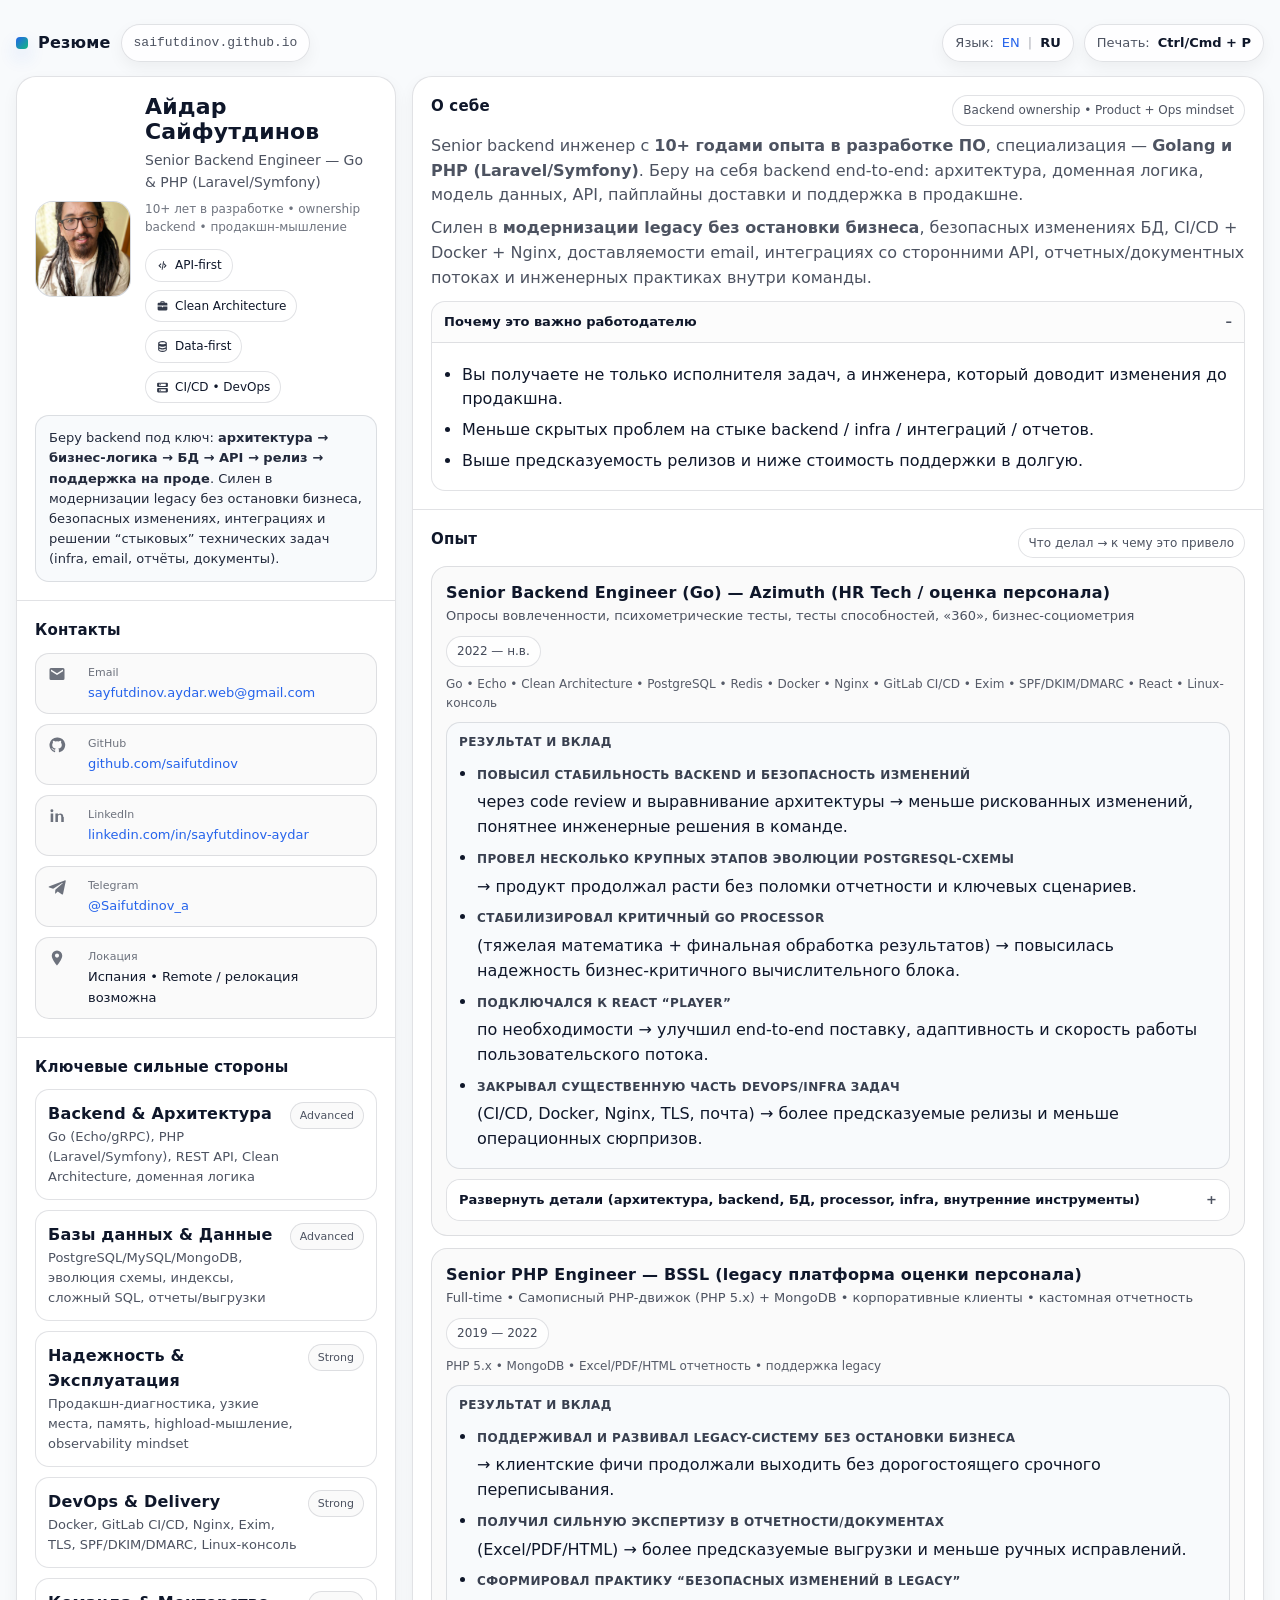
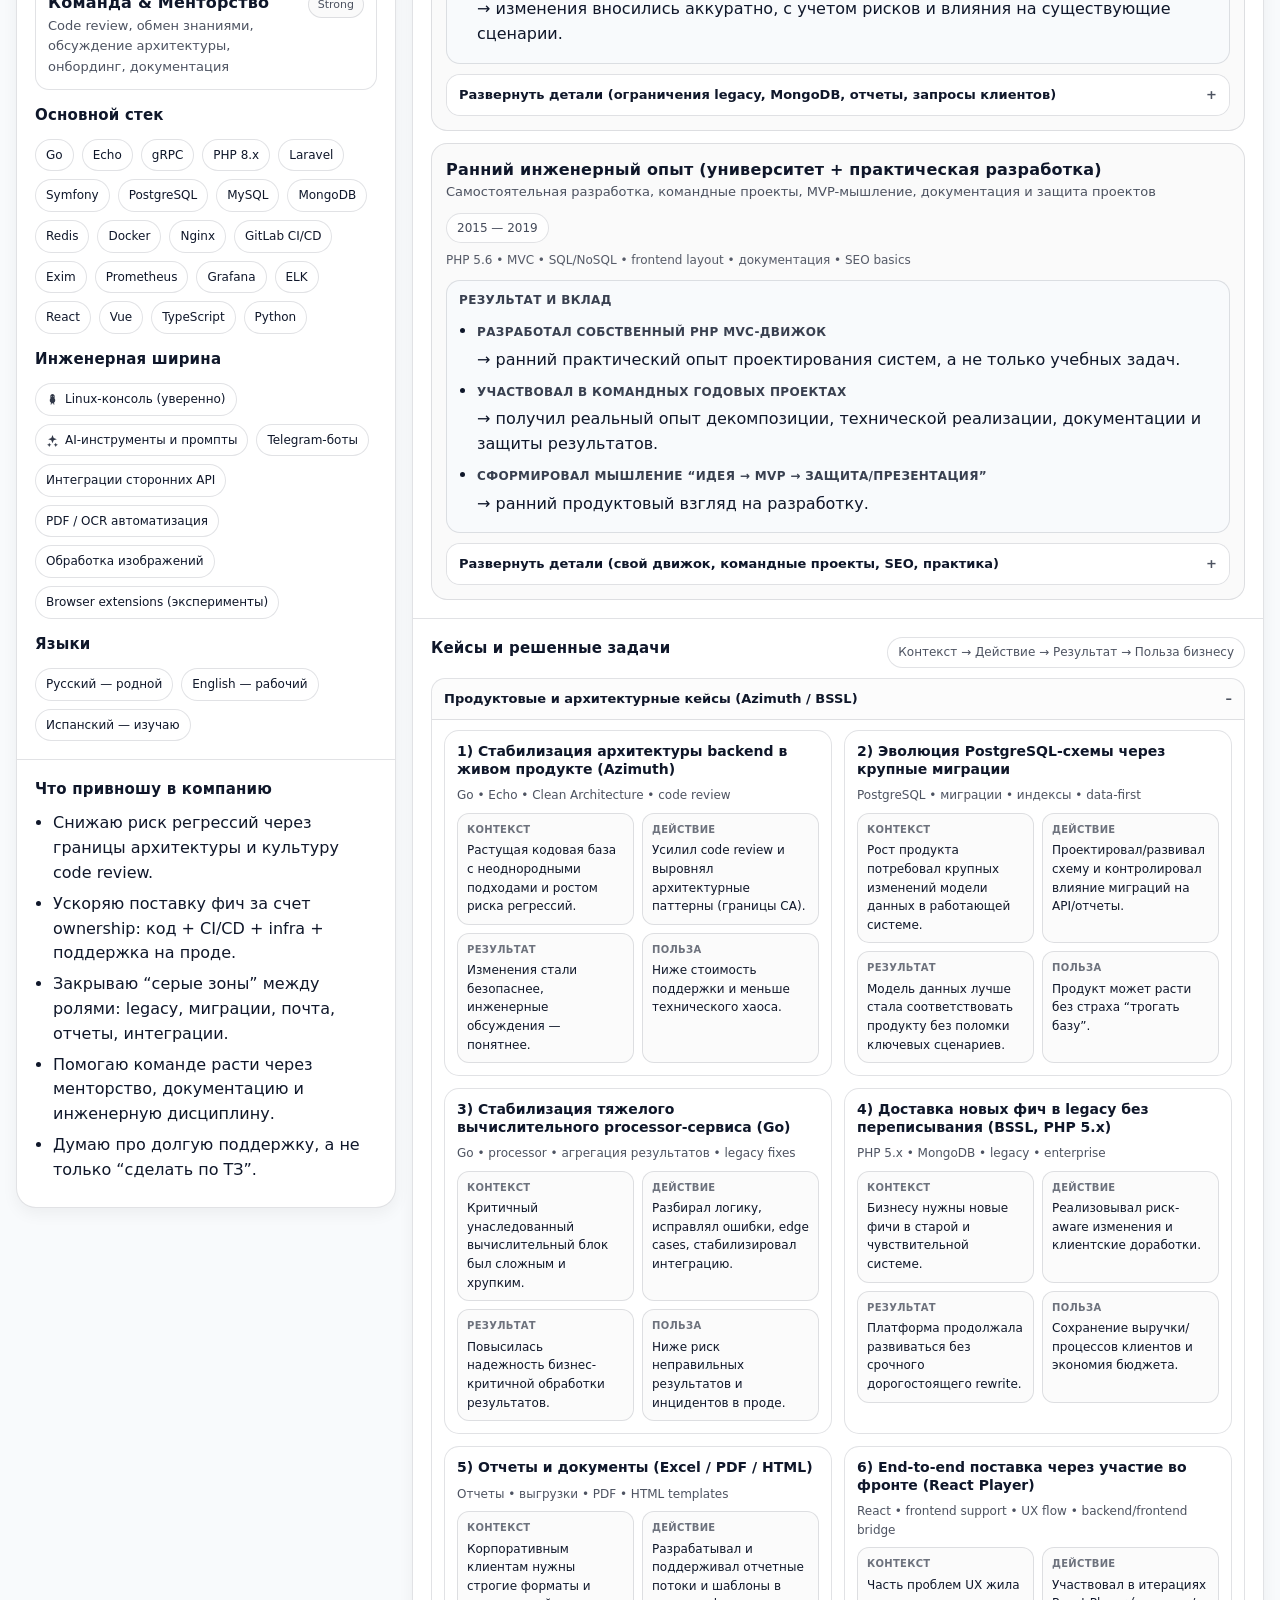
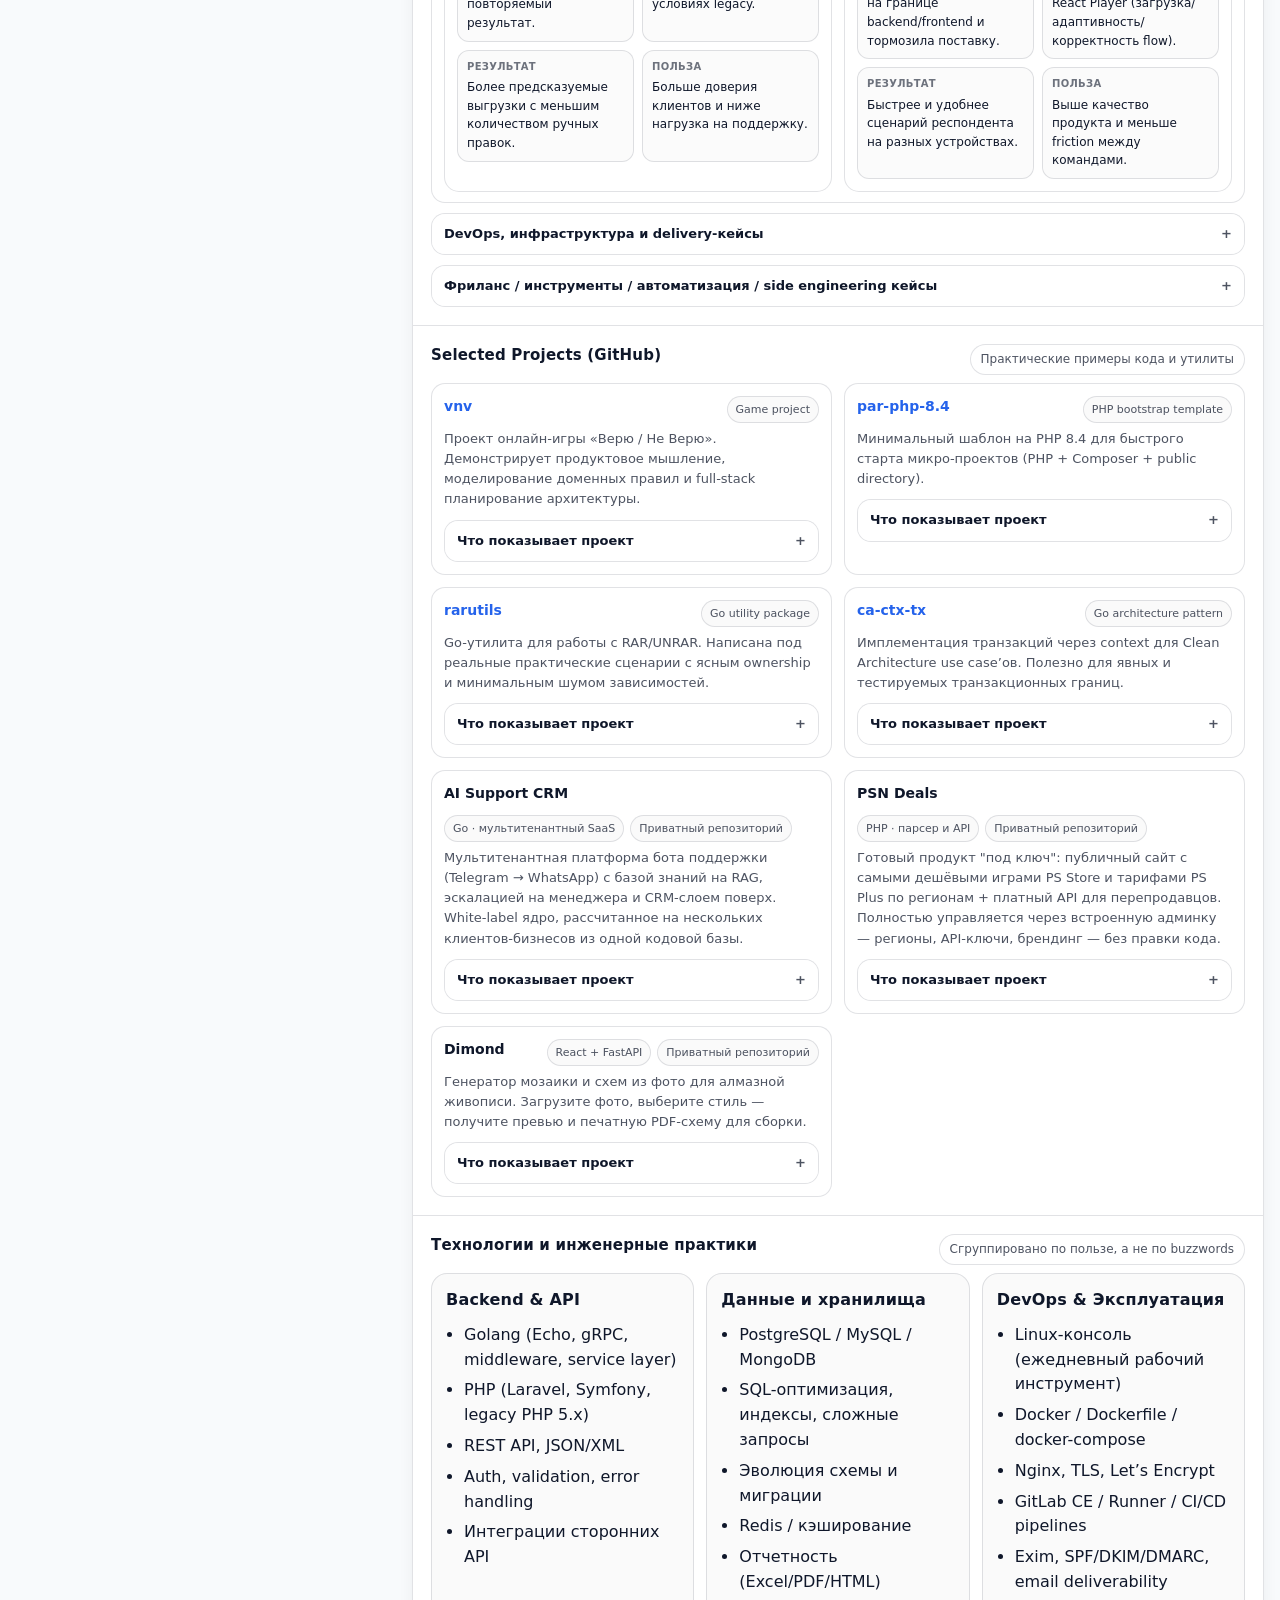
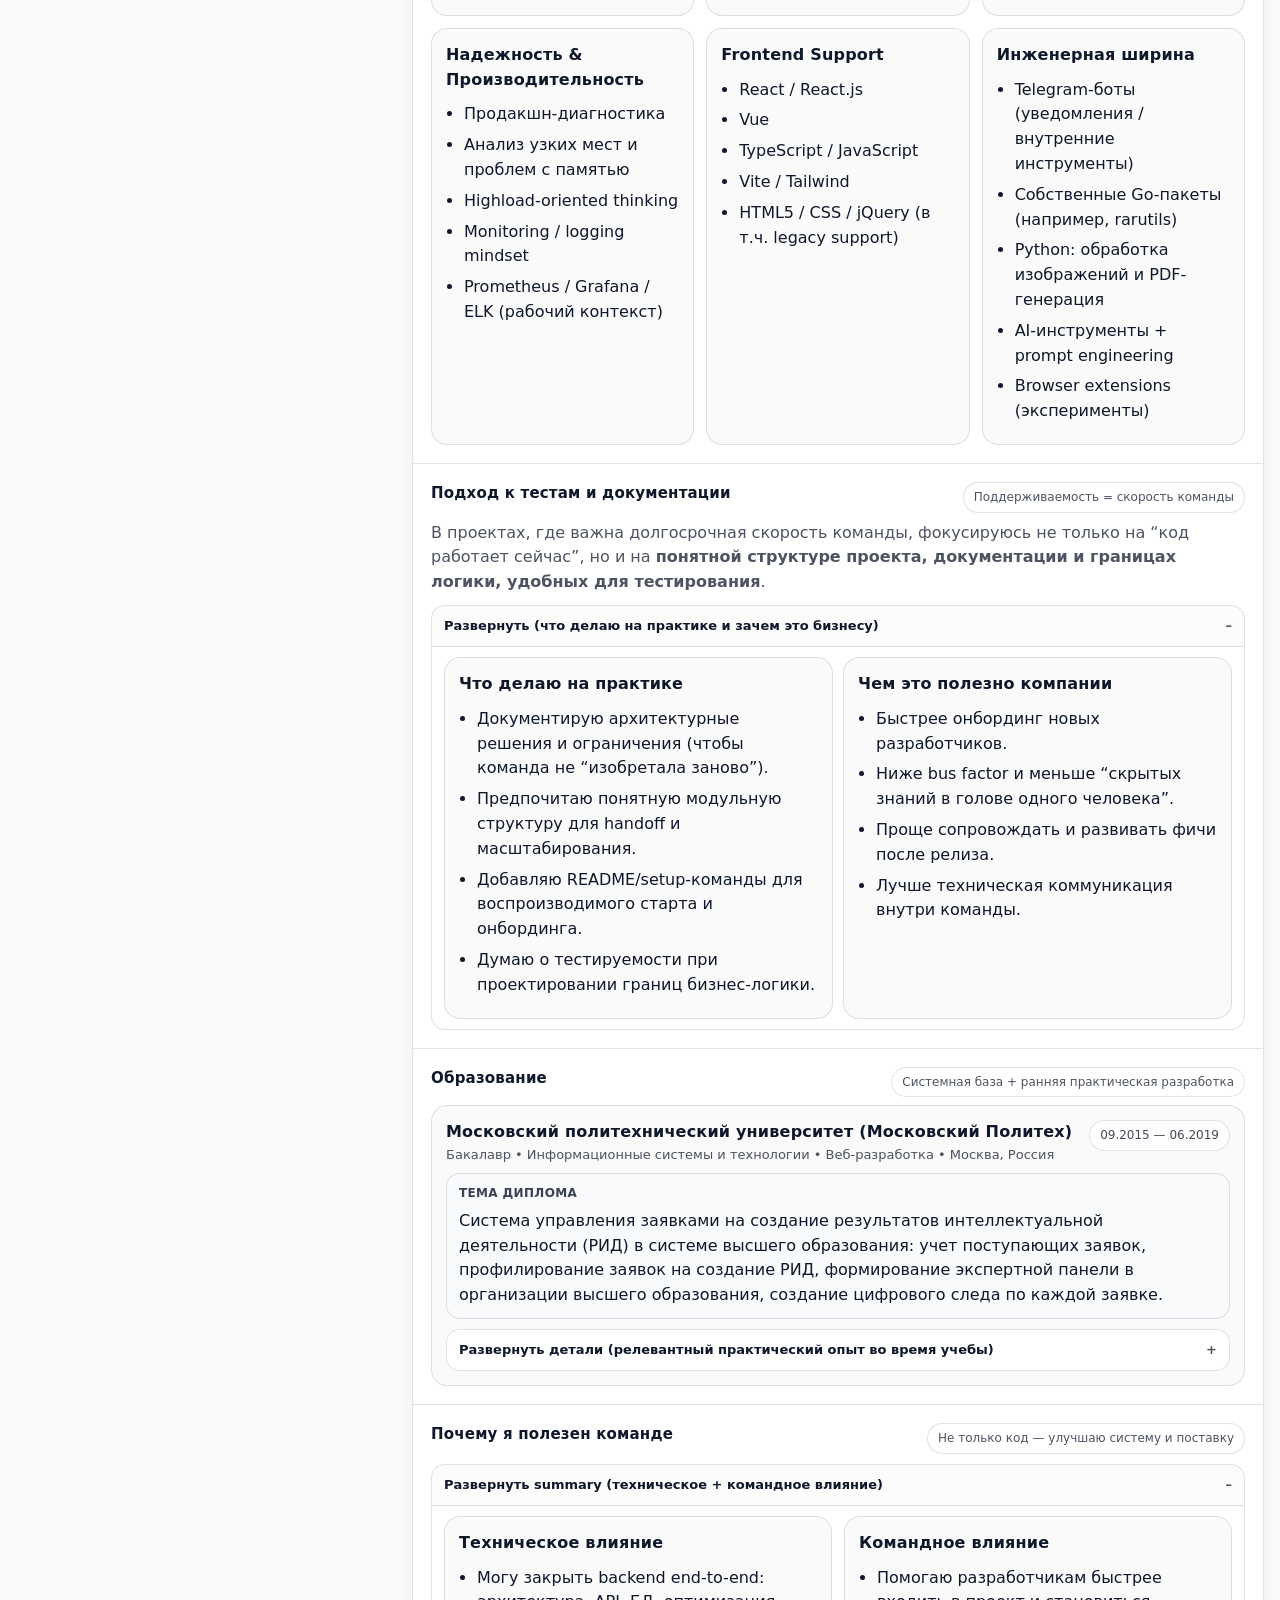
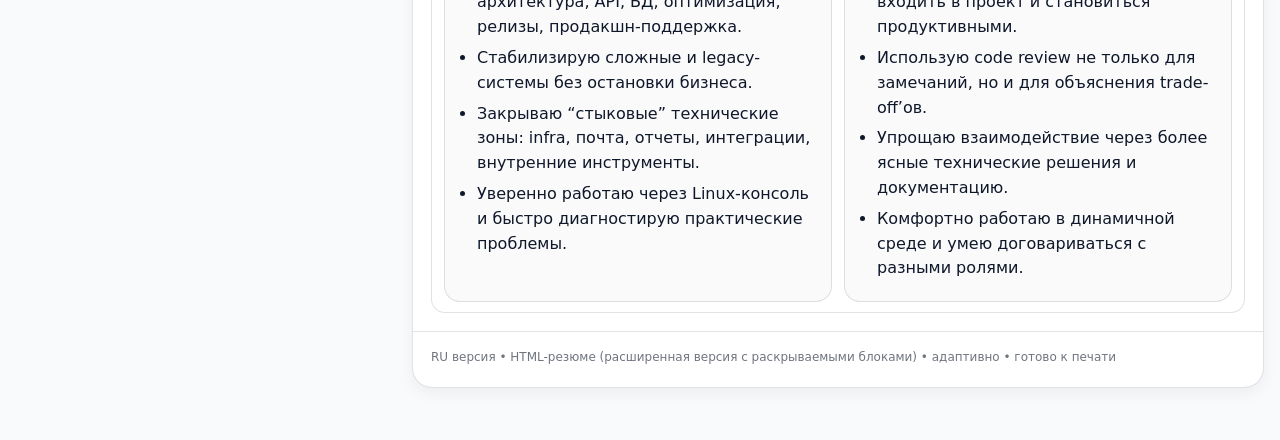
==== commit 4b0497e4: "Faster loading, less visual noise, add recent projects - Compress avatar (141KB->48KB) and switch OG" ====
--- a/ru/index.html
+++ b/ru/index.html
@@ -27,13 +27,13 @@
     <meta property="og:locale:alternate" content="en_US" />
     <meta
       property="og:image"
-      content="https://saifutdinov.github.io/assets/og/og-ru.png"
+      content="https://saifutdinov.github.io/assets/og/og-ru.jpg"
     />
     <meta
       property="og:image:secure_url"
-      content="https://saifutdinov.github.io/assets/og/og-ru.png"
+      content="https://saifutdinov.github.io/assets/og/og-ru.jpg"
     />
-    <meta property="og:image:type" content="image/png" />
+    <meta property="og:image:type" content="image/jpeg" />
     <meta property="og:image:width" content="1200" />
     <meta property="og:image:height" content="630" />
     <meta
@@ -53,7 +53,7 @@
     />
     <meta
       name="twitter:image"
-      content="https://saifutdinov.github.io/assets/og/og-ru.png"
+      content="https://saifutdinov.github.io/assets/og/og-ru.jpg"
     />
 
     <meta name="theme-color" content="#ffffff" />
@@ -95,23 +95,7 @@
         font-family: var(--sans);
         color: var(--text);
         line-height: 1.55;
-        background:
-          radial-gradient(
-            900px 520px at 10% 0%,
-            rgba(37, 99, 235, 0.08),
-            transparent 60%
-          ),
-          radial-gradient(
-            900px 520px at 92% 8%,
-            rgba(16, 185, 129, 0.07),
-            transparent 58%
-          ),
-          radial-gradient(
-            700px 360px at 50% 100%,
-            rgba(124, 58, 237, 0.05),
-            transparent 60%
-          ),
-          var(--bg);
+        background: var(--soft);
         -webkit-print-color-adjust: exact;
         print-color-adjust: exact;
       }
@@ -199,22 +183,10 @@
       .panel {
         border: 1px solid var(--border);
         border-radius: var(--radius-lg);
-        background: rgba(255, 255, 255, 0.82);
-        box-shadow: var(--shadow);
+        background: #ffffff;
+        box-shadow: var(--shadow-sm);
         overflow: hidden;
         position: relative;
-      }
-      .panel::before {
-        content: "";
-        position: absolute;
-        inset: 0 0 auto 0;
-        height: 3px;
-        background: linear-gradient(
-          90deg,
-          var(--accent),
-          var(--accent2),
-          var(--accent3)
-        );
       }
 
       .pad {
@@ -294,8 +266,8 @@
 
       .note {
         margin-top: 12px;
-        border: 1px solid rgba(37, 99, 235, 0.2);
-        background: rgba(37, 99, 235, 0.055);
+        border: 1px solid var(--border);
+        background: var(--soft);
         color: rgba(15, 23, 42, 0.92);
         border-radius: 14px;
         padding: 12px 13px;
@@ -380,8 +352,8 @@
 
       .outcomes {
         margin-top: 10px;
-        border: 1px solid rgba(16, 185, 129, 0.22);
-        background: rgba(16, 185, 129, 0.055);
+        border: 1px solid var(--border);
+        background: var(--soft);
         border-radius: 14px;
         padding: 10px 12px;
       }
@@ -2018,6 +1990,115 @@
                   </div>
                 </details>
               </div>
+
+              <div class="project">
+                <div class="project-title">
+                  <div class="name">AI Support CRM</div>
+                  <div style="display: flex; gap: 6px; flex-wrap: wrap">
+                    <div class="repo-badge">Go · мультитенантный SaaS</div>
+                    <div class="repo-badge">Приватный репозиторий</div>
+                  </div>
+                </div>
+                <div class="small">
+                  Мультитенантная платформа бота поддержки (Telegram →
+                  WhatsApp) с базой знаний на RAG, эскалацией на менеджера и
+                  CRM-слоем поверх. White-label ядро, рассчитанное на
+                  нескольких клиентов-бизнесов из одной кодовой базы.
+                </div>
+                <details class="fold">
+                  <summary>Что показывает проект</summary>
+                  <div class="fold-body">
+                    <ul>
+                      <li>
+                        Архитектура бэкенда на Go: мультитенантность через
+                        row-level security, RAG-пайплайн, фоновые задачи.
+                      </li>
+                      <li>
+                        Провайдер-агностичный биллинг (Stripe + ЮKassa) с
+                        идемпотентной обработкой вебхуков.
+                      </li>
+                      <li>
+                        Безопасность: CORS-allowlist, rate limiting, защита
+                        от SSRF на исходящих вебхуках.
+                      </li>
+                      <li>
+                        Наблюдаемость через Prometheus/Grafana и
+                        документированная поэтапная эволюция архитектуры.
+                      </li>
+                    </ul>
+                  </div>
+                </details>
+              </div>
+
+              <div class="project">
+                <div class="project-title">
+                  <div class="name">PSN Deals</div>
+                  <div style="display: flex; gap: 6px; flex-wrap: wrap">
+                    <div class="repo-badge">PHP · парсер и API</div>
+                    <div class="repo-badge">Приватный репозиторий</div>
+                  </div>
+                </div>
+                <div class="small">
+                  Готовый продукт "под ключ": публичный сайт с самыми
+                  дешёвыми играми PS Store и тарифами PS Plus по регионам +
+                  платный API для перепродавцов. Полностью управляется через
+                  встроенную админку — регионы, API-ключи, брендинг — без
+                  правки кода.
+                </div>
+                <details class="fold">
+                  <summary>Что показывает проект</summary>
+                  <div class="fold-body">
+                    <ul>
+                      <li>
+                        Сбор данных по расписанию (cron) по нескольким
+                        регионам с ручным запуском из админки.
+                      </li>
+                      <li>
+                        Публичный API с бесплатным лимитом на IP и платными
+                        API-ключами для B2B-клиентов.
+                      </li>
+                      <li>
+                        Сквозная поставка продукта: парсер, API и админка в
+                        одном Docker-стеке.
+                      </li>
+                    </ul>
+                  </div>
+                </details>
+              </div>
+
+              <div class="project">
+                <div class="project-title">
+                  <div class="name">Dimond</div>
+                  <div style="display: flex; gap: 6px; flex-wrap: wrap">
+                    <div class="repo-badge">React + FastAPI</div>
+                    <div class="repo-badge">Приватный репозиторий</div>
+                  </div>
+                </div>
+                <div class="small">
+                  Генератор мозаики и схем из фото для алмазной живописи.
+                  Загрузите фото, выберите стиль — получите превью и
+                  печатную PDF-схему для сборки.
+                </div>
+                <details class="fold">
+                  <summary>Что показывает проект</summary>
+                  <div class="fold-body">
+                    <ul>
+                      <li>
+                        React SPA (за Nginx), работающий с бэкендом на
+                        FastAPI, всё в Docker.
+                      </li>
+                      <li>
+                        Пайплайн обработки изображений, доведённый до
+                        готового потребительского инструмента, а не скрипта.
+                      </li>
+                      <li>
+                        Полная поставка продукта за пределами типичной
+                        backend-работы.
+                      </li>
+                    </ul>
+                  </div>
+                </details>
+              </div>
             </div>
           </section>
 
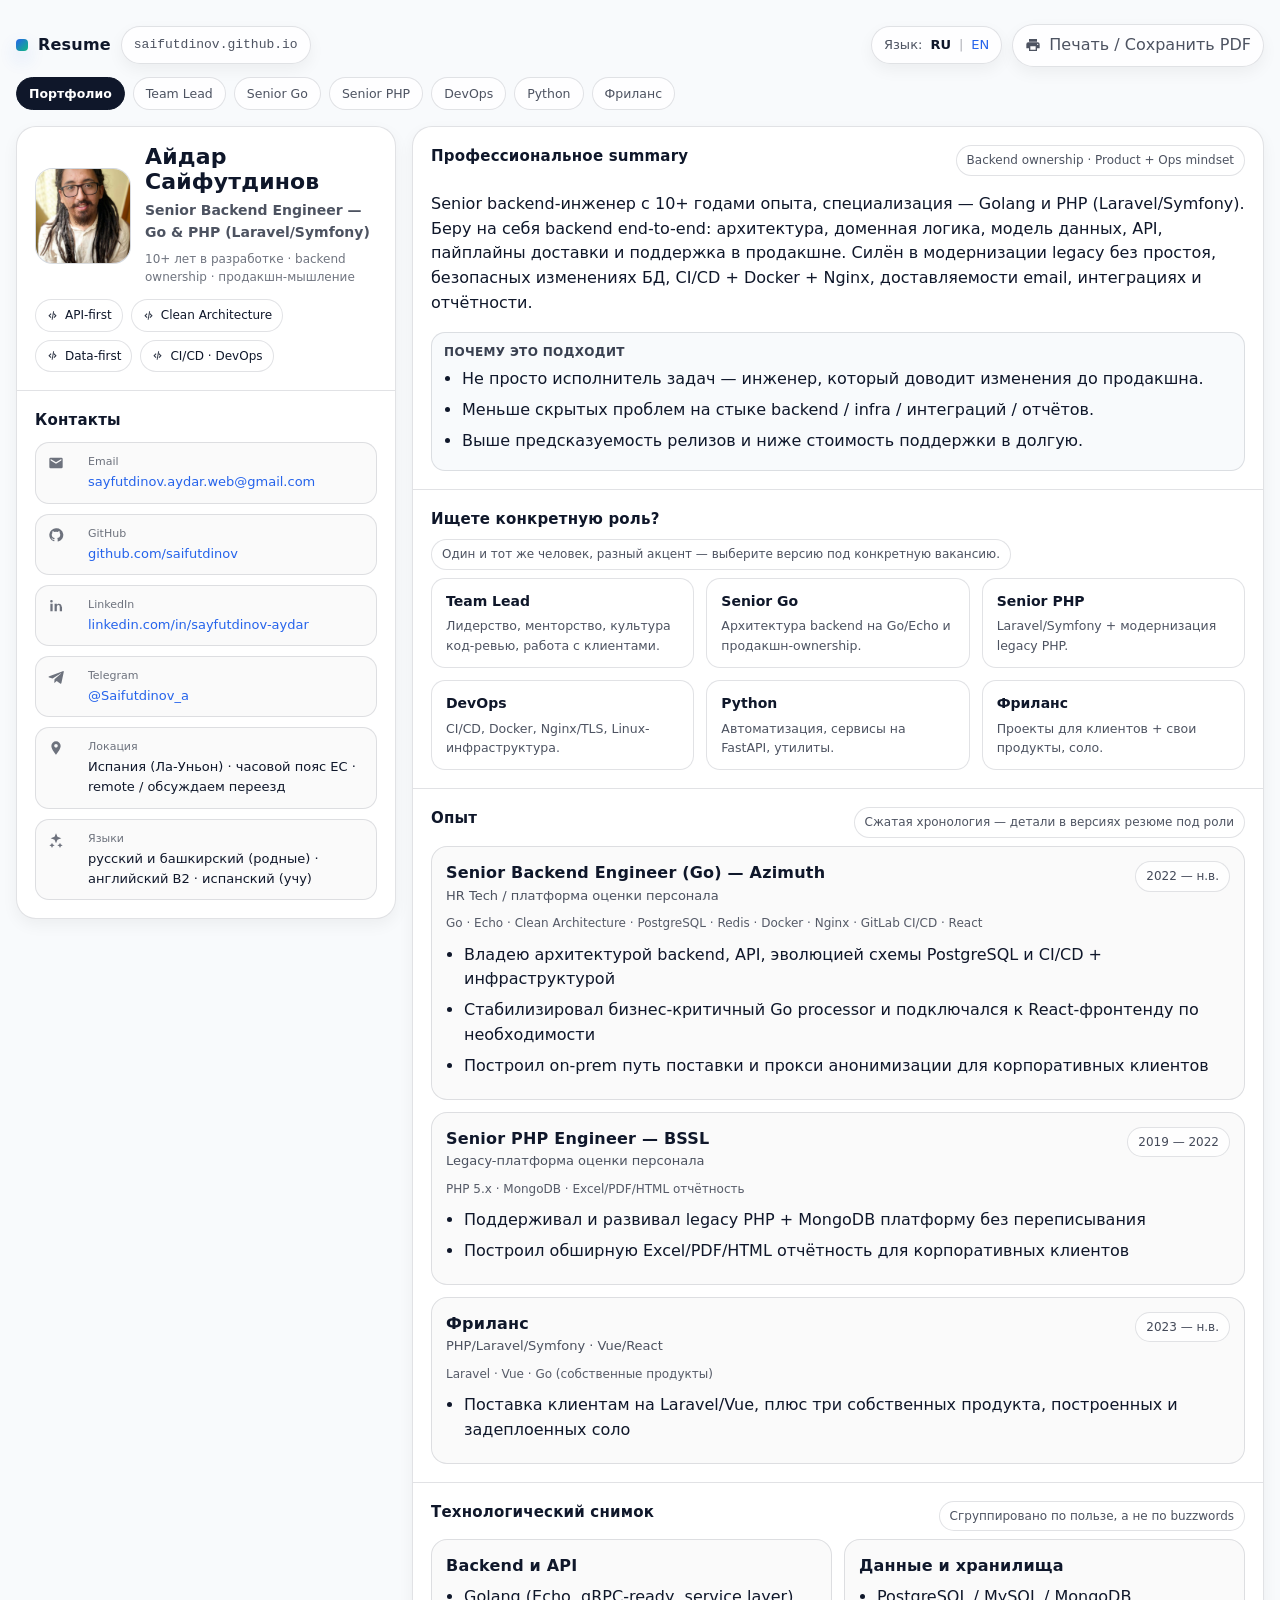
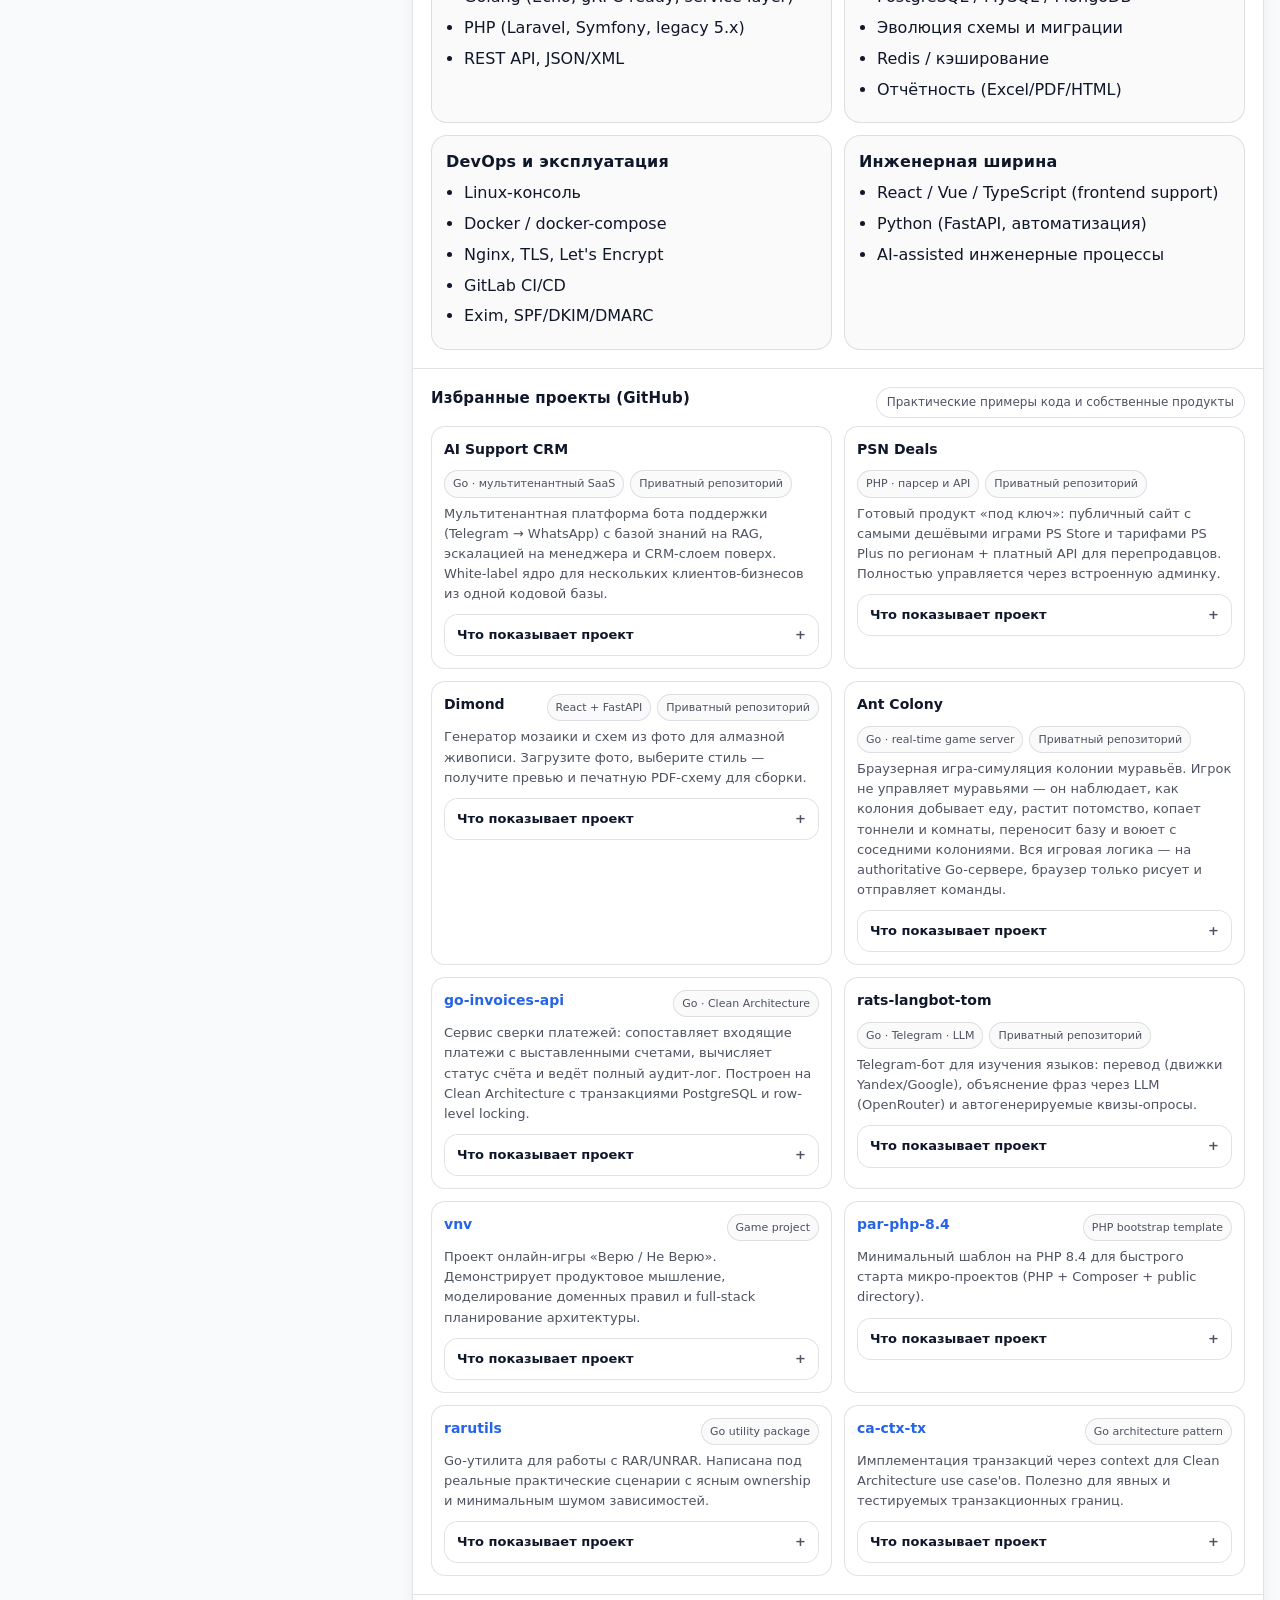
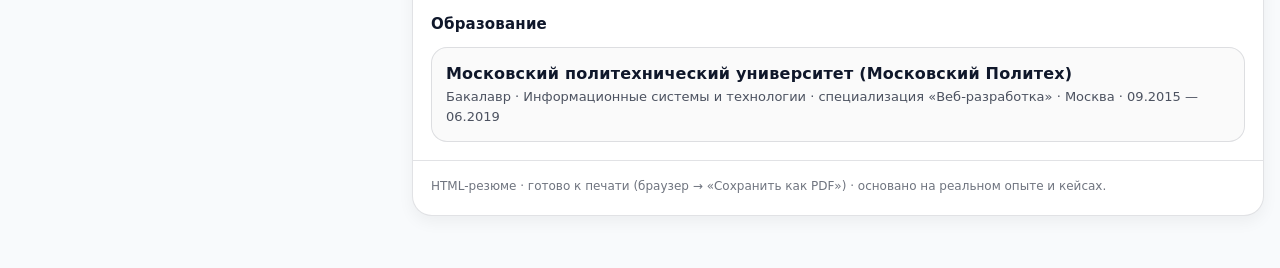
==== commit 1b23adb3: "Split resume into 7 role-targeted pages (EN + RU) Recruiters skim for ~5-7 seconds and bounce if pos" ====
--- a/ru/index.html
+++ b/ru/index.html
@@ -3,2368 +3,321 @@
   <head>
     <meta charset="utf-8" />
     <meta name="viewport" content="width=device-width, initial-scale=1" />
-    <title>Айдар Сайфутдинов — Senior Backend Engineer (Go & PHP)</title>
-    <meta
-      name="description"
-      content="Senior Backend Engineer (Go, PHP/Laravel) с 10+ лет опыта. Архитектура, API, PostgreSQL, Docker, CI/CD, DevOps, модернизация legacy, интеграции, отчеты и продакшн-поддержка."
-    />
-
+    <title>Айдар Сайфутдинов — Software Engineer, Портфолио (Go & PHP)</title>
+    <meta name="description" content="Senior Backend Engineer (Go, PHP/Laravel), 10+ лет. Общий обзор + полное портфолио проектов. Есть версии резюме под Team Lead, Senior Go, Senior PHP, DevOps, Python и Freelance." />
     <link rel="canonical" href="https://saifutdinov.github.io/ru/" />
-
-    <!-- Open Graph -->
-    <meta property="og:type" content="website" />
-    <meta property="og:site_name" content="Айдар Сайфутдинов — Резюме" />
-    <meta
-      property="og:title"
-      content="Айдар Сайфутдинов — Senior Backend Engineer (Go & PHP)"
-    />
-    <meta
-      property="og:description"
-      content="10+ лет. Go, PHP/Laravel, PostgreSQL, Docker, CI/CD, DevOps, legacy modernization, интеграции, ownership продакшна."
-    />
+    <link rel="alternate" hreflang="en" href="https://saifutdinov.github.io/" />
+    <link rel="alternate" hreflang="ru" href="https://saifutdinov.github.io/ru/" />
+
+    <meta property="og:type" content="profile" />
+    <meta property="og:site_name" content="Aidar Saifutdinov — Resume" />
+    <meta property="og:title" content="Айдар Сайфутдинов — Senior Backend Engineer (Go & PHP)" />
+    <meta property="og:description" content="10+ лет. Go, PHP/Laravel, PostgreSQL, Docker, CI/CD, DevOps, модернизация legacy, продакшн-ownership. Есть версии резюме под конкретные роли." />
     <meta property="og:url" content="https://saifutdinov.github.io/ru/" />
     <meta property="og:locale" content="ru_RU" />
     <meta property="og:locale:alternate" content="en_US" />
-    <meta
-      property="og:image"
-      content="https://saifutdinov.github.io/assets/og/og-ru.jpg"
-    />
-    <meta
-      property="og:image:secure_url"
-      content="https://saifutdinov.github.io/assets/og/og-ru.jpg"
-    />
-    <meta property="og:image:type" content="image/jpeg" />
+    <meta property="og:image" content="https://saifutdinov.github.io/assets/og/og-ru.jpg" />
     <meta property="og:image:width" content="1200" />
     <meta property="og:image:height" content="630" />
-    <meta
-      property="og:image:alt"
-      content="Айдар Сайфутдинов — Senior Backend Engineer (Go & PHP)"
-    />
-
-    <!-- Twitter / X -->
+    <meta property="og:image:type" content="image/jpeg" />
+    <meta property="og:image:alt" content="Айдар Сайфутдинов — Senior Backend Engineer (Go & PHP)" />
+
     <meta name="twitter:card" content="summary_large_image" />
-    <meta
-      name="twitter:title"
-      content="Айдар Сайфутдинов — Senior Backend Engineer (Go & PHP)"
-    />
-    <meta
-      name="twitter:description"
-      content="Backend: Go + PHP/Laravel, PostgreSQL, CI/CD, Docker, DevOps, интеграции, ownership продакшна."
-    />
-    <meta
-      name="twitter:image"
-      content="https://saifutdinov.github.io/assets/og/og-ru.jpg"
-    />
+    <meta name="twitter:title" content="Айдар Сайфутдинов — Senior Backend Engineer (Go & PHP)" />
+    <meta name="twitter:description" content="10+ лет. Go, PHP/Laravel, PostgreSQL, Docker, CI/CD, DevOps, модернизация legacy, продакшн-ownership. Есть версии резюме под конкретные роли." />
+    <meta name="twitter:image" content="https://saifutdinov.github.io/assets/og/og-ru.jpg" />
 
     <meta name="theme-color" content="#ffffff" />
-
-    <style>
-      :root {
-        --bg: #ffffff;
-        --text: #0f172a;
-        --muted: rgba(15, 23, 42, 0.74);
-        --muted2: rgba(15, 23, 42, 0.6);
-        --border: rgba(15, 23, 42, 0.12);
-        --border-strong: rgba(15, 23, 42, 0.18);
-        --accent: #2563eb;
-        --accent2: #10b981;
-        --accent3: #7c3aed;
-        --soft: #f8fafc;
-        --soft2: #f1f5f9;
-        --shadow: 0 10px 28px rgba(2, 6, 23, 0.08);
-        --shadow-sm: 0 6px 16px rgba(2, 6, 23, 0.05);
-        --radius: 16px;
-        --radius-lg: 20px;
-        --mono:
-          ui-monospace, SFMono-Regular, Menlo, Monaco, Consolas,
-          "Liberation Mono", "Courier New", monospace;
-        --sans:
-          Inter, ui-sans-serif, system-ui, -apple-system, Segoe UI, Roboto,
-          Ubuntu, Cantarell, "Noto Sans", Arial;
-      }
-
-      * {
-        box-sizing: border-box;
-      }
-      html,
-      body {
-        height: fit-content;
-      }
-      body {
-        margin: 0;
-        font-family: var(--sans);
-        color: var(--text);
-        line-height: 1.55;
-        background: var(--soft);
-        -webkit-print-color-adjust: exact;
-        print-color-adjust: exact;
-      }
-
-      a {
-        color: var(--accent);
-        text-decoration: none;
-      }
-      a:hover {
-        text-decoration: underline;
-      }
-
-      .wrap {
-        max-width: 1280px;
-        margin: 0 auto;
-        padding: 24px 16px 52px;
-      }
-
-      .topbar {
-        display: flex;
-        align-items: center;
-        justify-content: space-between;
-        gap: 12px;
-        flex-wrap: wrap;
-        margin-bottom: 14px;
-      }
-      .brand {
-        display: flex;
-        align-items: center;
-        gap: 10px;
-        flex-wrap: wrap;
-      }
-      .brand-mark {
-        width: 12px;
-        height: 12px;
-        border-radius: 4px;
-        background: linear-gradient(135deg, var(--accent), var(--accent2));
-        box-shadow: 0 8px 18px rgba(37, 99, 235, 0.18);
-        flex: 0 0 auto;
-      }
-      .brand-title {
-        font-weight: 850;
-        letter-spacing: 0.2px;
-      }
-      .mono {
-        font-family: var(--mono);
-      }
-      .actions {
-        display: flex;
-        gap: 10px;
-        align-items: center;
-        flex-wrap: wrap;
-      }
-      .pill {
-        display: inline-flex;
-        align-items: center;
-        gap: 8px;
-        padding: 8px 12px;
-        border-radius: 999px;
-        border: 1px solid var(--border);
-        background: rgba(255, 255, 255, 0.82);
-        box-shadow: var(--shadow-sm);
-        color: var(--muted);
-        font-size: 13px;
-      }
-      .pill strong {
-        color: var(--text);
-      }
-      .sep {
-        opacity: 0.45;
-      }
-
-      .layout {
-        display: grid;
-        grid-template-columns: 380px 1fr;
-        gap: 16px;
-        align-items: start;
-      }
-      @media (max-width: 1080px) {
-        .layout {
-          grid-template-columns: 1fr;
-        }
-      }
-
-      .panel {
-        border: 1px solid var(--border);
-        border-radius: var(--radius-lg);
-        background: #ffffff;
-        box-shadow: var(--shadow-sm);
-        overflow: hidden;
-        position: relative;
-      }
-
-      .pad {
-        padding: 18px;
-      }
-      .divider {
-        border-top: 1px solid var(--border);
-      }
-
-      .hero {
-        display: flex;
-        gap: 14px;
-        align-items: center;
-      }
-      .avatar {
-        width: 96px;
-        height: 96px;
-        border-radius: 18px;
-        border: 1px solid var(--border);
-        overflow: hidden;
-        background: linear-gradient(180deg, #f8fafc, #eef2f7);
-        display: flex;
-        align-items: center;
-        justify-content: center;
-        flex: 0 0 auto;
-        color: var(--muted2);
-        font-size: 12px;
-        text-align: center;
-      }
-      .avatar img {
-        width: 100%;
-        height: 100%;
-        object-fit: cover;
-        display: block;
-      }
-
-      h1 {
-        margin: 0;
-        font-size: 22px;
-        line-height: 1.12;
-        letter-spacing: 0.15px;
-      }
-      .subtitle {
-        margin-top: 6px;
-        color: var(--muted);
-        font-size: 14px;
-      }
-      .sub2 {
-        margin-top: 6px;
-        color: var(--muted2);
-        font-size: 12px;
-      }
-
-      .chips {
-        display: flex;
-        flex-wrap: wrap;
-        gap: 8px;
-        margin-top: 12px;
-      }
-      .chip {
-        display: inline-flex;
-        align-items: center;
-        gap: 6px;
-        border: 1px solid var(--border);
-        background: rgba(255, 255, 255, 0.86);
-        border-radius: 999px;
-        padding: 6px 10px;
-        font-size: 12px;
-        white-space: nowrap;
-      }
-      .chip svg {
-        width: 13px;
-        height: 13px;
-        opacity: 0.85;
-        flex: 0 0 auto;
-      }
-
-      .note {
-        margin-top: 12px;
-        border: 1px solid var(--border);
-        background: var(--soft);
-        color: rgba(15, 23, 42, 0.92);
-        border-radius: 14px;
-        padding: 12px 13px;
-        font-size: 13px;
-      }
-
-      h2 {
-        margin: 0 0 10px;
-        font-size: 15px;
-        letter-spacing: 0.2px;
-      }
-      .small {
-        font-size: 13px;
-        color: var(--muted);
-      }
-      .muted {
-        color: var(--muted);
-      }
-      .muted2 {
-        color: var(--muted2);
-      }
-
-      .kv-list {
-        display: flex;
-        flex-direction: column;
-        gap: 10px;
-      }
-      .kv {
-        display: grid;
-        grid-template-columns: 30px 1fr;
-        gap: 10px;
-        align-items: start;
-        border: 1px solid var(--border);
-        border-radius: 14px;
-        background: rgba(2, 6, 23, 0.018);
-        padding: 10px 12px;
-        font-size: 13px;
-      }
-      .kv .icon {
-        width: 18px;
-        height: 18px;
-        color: var(--muted2);
-        margin-top: 1px;
-      }
-      .kv .v {
-        overflow-wrap: anywhere;
-      }
-      .kv .label {
-        display: block;
-        color: var(--muted2);
-        font-size: 11px;
-        margin-bottom: 2px;
-      }
-
-      .section {
-        padding: 18px;
-      }
-      .section + .section {
-        border-top: 1px solid var(--border);
-      }
-
-      .headline {
-        display: flex;
-        align-items: flex-start;
-        justify-content: space-between;
-        gap: 8px 12px;
-        flex-wrap: wrap;
-        margin-bottom: 8px;
-      }
-      .headline h2 {
-        margin: 0;
-      }
-      .tagline {
-        border: 1px solid var(--border);
-        background: rgba(255, 255, 255, 0.8);
-        border-radius: 999px;
-        padding: 5px 10px;
-        font-size: 12px;
-        color: var(--muted);
-        white-space: nowrap;
-      }
-
-      .outcomes {
-        margin-top: 10px;
-        border: 1px solid var(--border);
-        background: var(--soft);
-        border-radius: 14px;
-        padding: 10px 12px;
-      }
-      .outcomes b {
-        display: block;
-        margin-bottom: 6px;
-        font-size: 12px;
-        text-transform: uppercase;
-        letter-spacing: 0.35px;
-        color: rgba(15, 23, 42, 0.82);
-      }
-
-      .timeline {
-        display: flex;
-        flex-direction: column;
-        gap: 12px;
-      }
-
-      .card {
-        border: 1px solid var(--border);
-        background: rgba(2, 6, 23, 0.018);
-        border-radius: 16px;
-        padding: 14px;
-      }
-
-      .head {
-        display: flex;
-        justify-content: space-between;
-        align-items: flex-start;
-        gap: 10px 12px;
-        flex-wrap: wrap;
-        margin-bottom: 8px;
-      }
-      .title {
-        font-weight: 820;
-        letter-spacing: 0.2px;
-      }
-      .meta {
-        color: var(--muted);
-        font-size: 13px;
-      }
-      .when {
-        font-size: 12px;
-        border: 1px solid var(--border);
-        border-radius: 999px;
-        background: rgba(255, 255, 255, 0.82);
-        padding: 5px 10px;
-        color: rgba(15, 23, 42, 0.78);
-        white-space: nowrap;
-      }
-      .stackline {
-        margin-top: 6px;
-        color: rgba(15, 23, 42, 0.7);
-        font-size: 12px;
-      }
-
-      ul {
-        margin: 10px 0 0 18px;
-        padding: 0;
-      }
-      li {
-        margin: 6px 0;
-      }
-
-      .grid2 {
-        display: grid;
-        grid-template-columns: 1fr 1fr;
-        gap: 12px;
-      }
-      .grid3 {
-        display: grid;
-        grid-template-columns: 1fr 1fr 1fr;
-        gap: 12px;
-      }
-      @media (max-width: 980px) {
-        .grid2,
-        .grid3 {
-          grid-template-columns: 1fr;
-        }
-      }
-
-      .skill-card {
-        border: 1px solid var(--border);
-        background: rgba(255, 255, 255, 0.82);
-        border-radius: 14px;
-        padding: 12px;
-        display: flex;
-        justify-content: space-between;
-        align-items: flex-start;
-        gap: 10px;
-      }
-      .lvl {
-        font-size: 11px;
-        border: 1px solid var(--border);
-        border-radius: 999px;
-        padding: 4px 9px;
-        color: var(--muted);
-        white-space: nowrap;
-        background: rgba(2, 6, 23, 0.02);
-      }
-
-      .case {
-        border: 1px solid var(--border);
-        background: rgba(255, 255, 255, 0.72);
-        border-radius: 15px;
-        padding: 12px;
-      }
-      .case h3 {
-        margin: 0 0 8px;
-        font-size: 14px;
-        line-height: 1.25;
-      }
-      .case .case-meta {
-        font-size: 12px;
-        color: var(--muted);
-        margin-bottom: 8px;
-      }
-      .kv4 {
-        display: grid;
-        grid-template-columns: 1fr 1fr;
-        gap: 8px;
-        margin-top: 8px;
-      }
-      @media (max-width: 700px) {
-        .kv4 {
-          grid-template-columns: 1fr;
-        }
-      }
-      .mini {
-        border: 1px solid var(--border);
-        background: rgba(2, 6, 23, 0.015);
-        border-radius: 12px;
-        padding: 8px 9px;
-        font-size: 12px;
-      }
-      .mini b {
-        display: block;
-        margin-bottom: 4px;
-        text-transform: uppercase;
-        letter-spacing: 0.3px;
-        font-size: 10px;
-        color: var(--muted2);
-      }
-
-      /* Collapsible blocks */
-      .fold {
-        border: 1px solid var(--border);
-        background: rgba(255, 255, 255, 0.72);
-        border-radius: 14px;
-        overflow: hidden;
-        margin-top: 10px;
-      }
-      .fold > summary {
-        list-style: none;
-        cursor: pointer;
-        padding: 10px 12px;
-        display: flex;
-        align-items: center;
-        justify-content: space-between;
-        gap: 12px;
-        font-size: 13px;
-        font-weight: 700;
-        color: var(--text);
-        background: rgba(255, 255, 255, 0.78);
-      }
-      .fold > summary::-webkit-details-marker {
-        display: none;
-      }
-      .fold > summary::after {
-        content: "+";
-        font-weight: 800;
-        color: var(--muted);
-        flex: 0 0 auto;
-      }
-      .fold[open] > summary {
-        border-bottom: 1px solid var(--border);
-        background: rgba(2, 6, 23, 0.012);
-      }
-      .fold[open] > summary::after {
-        content: "–";
-      }
-      .fold-body {
-        padding: 10px 12px;
-      }
-      .fold-grid {
-        display: grid;
-        grid-template-columns: 1fr 1fr;
-        gap: 10px;
-      }
-      @media (max-width: 800px) {
-        .fold-grid {
-          grid-template-columns: 1fr;
-        }
-      }
-
-      .project {
-        border: 1px solid var(--border);
-        background: rgba(255, 255, 255, 0.8);
-        border-radius: 14px;
-        padding: 12px;
-      }
-      .project-title {
-        display: flex;
-        align-items: flex-start;
-        justify-content: space-between;
-        gap: 10px;
-        flex-wrap: wrap;
-        margin-bottom: 6px;
-      }
-      .project-title .name {
-        font-weight: 800;
-        font-size: 14px;
-      }
-      .repo-badge {
-        border: 1px solid var(--border);
-        border-radius: 999px;
-        padding: 4px 8px;
-        font-size: 11px;
-        color: var(--muted);
-        background: rgba(2, 6, 23, 0.02);
-        white-space: nowrap;
-      }
-
-      .footer {
-        padding: 16px 18px 20px;
-        color: var(--muted2);
-        font-size: 12px;
-        border-top: 1px solid var(--border);
-      }
-
-      .i {
-        width: 16px;
-        height: 16px;
-        display: inline-block;
-        vertical-align: -3px;
-        color: currentColor;
-      }
-
-      @media print {
-        body {
-          background: #fff;
-        }
-        .wrap {
-          max-width: none;
-          padding: 0;
-        }
-        .panel {
-          box-shadow: none;
-          background: #fff;
-        }
-        .pill {
-          box-shadow: none;
-          background: #fff;
-        }
-        a {
-          color: #0f172a;
-          text-decoration: none;
-        }
-        .topbar {
-          margin-bottom: 8px;
-        }
-        .section {
-          padding: 14px;
-        }
-        .card,
-        .case,
-        .project {
-          break-inside: avoid;
-        }
-        details.fold {
-          break-inside: avoid;
-        }
-        details.fold[open] > summary::after {
-          content: "";
-        }
-      }
-    </style>
+    <link rel="stylesheet" href="/assets/css/resume.css" />
+    <script type="application/ld+json">{"@context": "https://schema.org", "@type": "Person", "name": "Айдар Сайфутдинов", "url": "https://saifutdinov.github.io/ru/", "image": "https://saifutdinov.github.io/assets/images/avatar.jpg", "jobTitle": "Senior Backend Engineer (Go & PHP)", "description": "10+ лет. Go, PHP/Laravel, PostgreSQL, Docker, CI/CD, DevOps, модернизация legacy, продакшн-ownership. Есть версии резюме под конкретные роли.", "email": "mailto:sayfutdinov.aydar.web@gmail.com", "address": {"@type": "PostalAddress", "addressCountry": "ES"}, "sameAs": ["https://github.com/saifutdinov", "https://www.linkedin.com/in/sayfutdinov-aydar/", "https://t.me/Saifutdinov_a"], "alumniOf": {"@type": "CollegeOrUniversity", "name": "Moscow Polytechnic University"}, "knowsLanguage": ["ru", "ba", "en", "es"]}</script>
+    <script src="/assets/js/resume.js" defer></script>
   </head>
   <body>
-    <!-- SVG sprite -->
-    <svg
-      aria-hidden="true"
-      style="position: absolute; width: 0; height: 0; overflow: hidden"
-    >
-      <symbol id="ic-mail" viewBox="0 0 24 24">
-        <path
-          fill="currentColor"
-          d="M20 4H4a2 2 0 0 0-2 2v12a2 2 0 0 0 2 2h16a2 2 0 0 0 2-2V6a2 2 0 0 0-2-2Zm0 4.2-8 5-8-5V6l8 5 8-5Z"
-        />
-      </symbol>
-      <symbol id="ic-gh" viewBox="0 0 24 24">
-        <path
-          fill="currentColor"
-          d="M12 2A10 10 0 0 0 8.84 21.5c.5.09.68-.22.68-.48v-1.72c-2.78.6-3.37-1.18-3.37-1.18-.46-1.14-1.11-1.44-1.11-1.44-.91-.62.07-.6.07-.6 1 .08 1.53 1.03 1.53 1.03.9 1.53 2.35 1.09 2.92.83.09-.65.35-1.09.63-1.34-2.22-.25-4.56-1.1-4.56-4.94 0-1.09.39-1.98 1.03-2.68-.1-.25-.45-1.28.1-2.67 0 0 .84-.27 2.75 1.02a9.5 9.5 0 0 1 5 0c1.9-1.3 2.75-1.02 2.75-1.02.55 1.39.2 2.42.1 2.67.64.7 1.03 1.59 1.03 2.68 0 3.84-2.34 4.69-4.57 4.94.36.31.68.92.68 1.86v2.76c0 .27.18.58.69.48A10 10 0 0 0 12 2Z"
-        />
-      </symbol>
-      <symbol id="ic-linkedin" viewBox="0 0 24 24">
-        <path
-          fill="currentColor"
-          d="M6.94 8.5H3.56V20h3.38V8.5Zm.22-3.56a1.96 1.96 0 1 0-3.92 0a1.96 1.96 0 0 0 3.92 0ZM20.44 13.28c0-3.24-1.73-4.75-4.03-4.75c-1.86 0-2.69 1.02-3.16 1.74V8.5H9.87V20h3.38v-6.28c0-1.66.31-3.28 2.36-3.28c2.02 0 2.05 1.88 2.05 3.39V20h3.38v-6.72Z"
-        />
-      </symbol>
-      <symbol id="ic-telegram" viewBox="0 0 24 24">
-        <path
-          fill="currentColor"
-          d="M9.78 15.54 9.4 20.9c.54 0 .78-.23 1.06-.5l2.53-2.42 5.24 3.84c.96.53 1.64.25 1.9-.89l3.44-16.1.01-.01c.3-1.4-.5-1.95-1.43-1.6L1.94 11c-1.38.53-1.36 1.3-.24 1.65l5.17 1.61L18.9 6.7c.57-.35 1.09-.16.66.2"
-        />
-      </symbol>
-      <symbol id="ic-pin" viewBox="0 0 24 24">
-        <path
-          fill="currentColor"
-          d="M12 2a7 7 0 0 0-7 7c0 4.98 7 13 7 13s7-8.02 7-13a7 7 0 0 0-7-7Zm0 9.5A2.5 2.5 0 1 1 12 6a2.5 2.5 0 0 1 0 5.5Z"
-        />
-      </symbol>
-      <symbol id="ic-brief" viewBox="0 0 24 24">
-        <path
-          fill="currentColor"
-          d="M10 4h4a2 2 0 0 1 2 2v1h3a2 2 0 0 1 2 2v3H3V9a2 2 0 0 1 2-2h3V6a2 2 0 0 1 2-2Zm4 3V6h-4v1h4Zm7 7v5a2 2 0 0 1-2 2H5a2 2 0 0 1-2-2v-5h8v1h2v-1h8Z"
-        />
-      </symbol>
-      <symbol id="ic-db" viewBox="0 0 24 24">
-        <path
-          fill="currentColor"
-          d="M12 2C7.58 2 4 3.79 4 6v12c0 2.21 3.58 4 8 4s8-1.79 8-4V6c0-2.21-3.58-4-8-4Zm0 2c3.87 0 6 .99 6 2s-2.13 2-6 2-6-.99-6-2 2.13-2 6-2Zm0 16c-3.87 0-6-.99-6-2v-2c1.45 1.02 3.93 1.5 6 1.5s4.55-.48 6-1.5v2c0 1.01-2.13 2-6 2Zm0-5c-3.87 0-6-.99-6-2v-2c1.45 1.02 3.93 1.5 6 1.5s4.55-.48 6-1.5v2c0 1.01-2.13 2-6 2Z"
-        />
-      </symbol>
-      <symbol id="ic-server" viewBox="0 0 24 24">
-        <path
-          fill="currentColor"
-          d="M4 3h16a2 2 0 0 1 2 2v4a2 2 0 0 1-2 2H4a2 2 0 0 1-2-2V5a2 2 0 0 1 2-2Zm2 2v4h12V5H6Zm-2 8h16a2 2 0 0 1 2 2v4a2 2 0 0 1-2 2H4a2 2 0 0 1-2-2v-4a2 2 0 0 1 2-2Zm2 2v4h12v-4H6Zm1 1h2v2H7v-2Zm0-10h2v2H7V6Z"
-        />
-      </symbol>
-      <symbol id="ic-code" viewBox="0 0 24 24">
-        <path
-          fill="currentColor"
-          d="m8.7 16.6-4.3-4.3L8.7 8l1.4 1.4-2.9 2.9 2.9 2.9-1.4 1.4Zm6.6 0-1.4-1.4 2.9-2.9-2.9-2.9L15.3 8l4.3 4.3-4.3 4.3ZM10.4 20l2.8-16h1.8l-2.8 16h-1.8Z"
-        />
-      </symbol>
-      <symbol id="ic-ai" viewBox="0 0 24 24">
-        <path
-          fill="currentColor"
-          d="M12 2 9.8 7.3 4 9.5l5.8 2.2L12 17l2.2-5.3L20 9.5l-5.8-2.2L12 2Zm-6 14 1.2 2.8L10 20l-2.8 1.2L6 24l-1.2-2.8L2 20l2.8-1.2L6 16Zm12 0 1.2 2.8L22 20l-2.8 1.2L18 24l-1.2-2.8L14 20l2.8-1.2L18 16Z"
-        />
-      </symbol>
-      <symbol id="ic-linux" viewBox="0 0 24 24">
-        <path
-          fill="currentColor"
-          d="M12 2c-2.2 0-4 1.8-4 4v2c0 .6.1 1.2.4 1.7-.9.8-1.4 2-1.4 3.3v1c0 1.7.9 3.3 2.3 4.1l-1 2.9H10l.7-2h2.6l.7 2h1.7l-1-2.9A4.98 4.98 0 0 0 17 14v-1c0-1.3-.5-2.5-1.4-3.3.3-.5.4-1.1.4-1.7V6c0-2.2-1.8-4-4-4Zm-1.5 5a.75.75 0 1 1 0-1.5A.75.75 0 0 1 10.5 7Zm3 0a.75.75 0 1 1 0-1.5A.75.75 0 0 1 13.5 7Z"
-        />
-      </symbol>
-    </svg>
-
+    <!-- print / save-as-PDF: native browser function, no library -->
     <div class="wrap">
       <div class="topbar">
         <div class="brand">
           <div class="brand-mark" aria-hidden="true"></div>
-          <div class="brand-title">Резюме</div>
-          <div class="pill">
-            <span class="mono">saifutdinov.github.io</span>
-          </div>
+          <div class="brand-title">Resume</div>
+          <div class="pill"><span class="mono">saifutdinov.github.io</span></div>
         </div>
         <div class="actions">
-          <div class="pill">
-            Язык: <a href="/">EN</a> <span class="sep">|</span>
-            <strong>RU</strong>
-          </div>
-          <div class="pill">Печать: <strong>Ctrl/Cmd + P</strong></div>
+          <div class="pill">Язык: <strong>RU</strong> <span class="sep">|</span> <a href="/">EN</a></div>
+          <button class="pill" type="button" onclick="window.print()"><svg class="i"><use href="/assets/svg/icons.svg#ic-print"/></svg>Печать / Сохранить PDF</button>
         </div>
       </div>
 
+      <nav class="rolenav" aria-label="Resume versions">
+        <a class="rolelink" href="/ru/" aria-current="page">Портфолио</a>
+        <a class="rolelink" href="/ru/roles/team-lead/">Team Lead</a>
+        <a class="rolelink" href="/ru/roles/senior-go/">Senior Go</a>
+        <a class="rolelink" href="/ru/roles/senior-php/">Senior PHP</a>
+        <a class="rolelink" href="/ru/roles/devops/">DevOps</a>
+        <a class="rolelink" href="/ru/roles/python/">Python</a>
+        <a class="rolelink" href="/ru/roles/freelance/">Фриланс</a>
+      </nav>
+
       <div class="layout">
-        <!-- LEFT SIDEBAR -->
         <aside class="panel">
           <div class="pad">
             <div class="hero">
               <div class="avatar">
-                <img
-                  src="/assets/images/avatar.jpg"
-                  alt="Айдар Сайфутдинов"
-                  onerror="
-                    this.remove();
-                    this.parentElement.textContent = 'Аватар';
-                  "
-                />
+                <img src="/assets/images/avatar.jpg" alt="Айдар Сайфутдинов" onerror="this.remove();this.parentElement.textContent='Avatar';" />
               </div>
               <div>
                 <h1>Айдар Сайфутдинов</h1>
-                <div class="subtitle">
-                  Senior Backend Engineer — Go & PHP (Laravel/Symfony)
-                </div>
-                <div class="sub2">
-                  10+ лет в разработке • ownership backend • продакшн-мышление
-                </div>
-                <div class="chips">
-                  <span class="chip"
-                    ><svg><use href="#ic-code" /></svg>API-first</span
-                  >
-                  <span class="chip"
-                    ><svg><use href="#ic-brief" /></svg>Clean Architecture</span
-                  >
-                  <span class="chip"
-                    ><svg><use href="#ic-db" /></svg>Data-first</span
-                  >
-                  <span class="chip"
-                    ><svg><use href="#ic-server" /></svg>CI/CD • DevOps</span
-                  >
-                </div>
-              </div>
-            </div>
-
-            <div class="note">
-              Беру backend под ключ:
-              <b
-                >архитектура → бизнес-логика → БД → API → релиз → поддержка на
-                проде</b
-              >. Силен в модернизации legacy без остановки бизнеса, безопасных
-              изменениях, интеграциях и решении “стыковых” технических задач
-              (infra, email, отчёты, документы).
+                <div class="subtitle">Senior Backend Engineer — Go & PHP (Laravel/Symfony)</div>
+                <div class="sub2">10+ лет в разработке · backend ownership · продакшн-мышление</div>
+              </div>
+            </div>
+            <div class="chips">
+              <span class="chip"><svg class="i"><use href="/assets/svg/icons.svg#ic-code"/></svg>API-first</span>
+              <span class="chip"><svg class="i"><use href="/assets/svg/icons.svg#ic-code"/></svg>Clean Architecture</span>
+              <span class="chip"><svg class="i"><use href="/assets/svg/icons.svg#ic-code"/></svg>Data-first</span>
+              <span class="chip"><svg class="i"><use href="/assets/svg/icons.svg#ic-code"/></svg>CI/CD · DevOps</span>
             </div>
           </div>
-
           <div class="divider"></div>
-
           <div class="pad">
             <h2>Контакты</h2>
             <div class="kv-list">
-              <div class="kv">
-                <svg class="icon"><use href="#ic-mail" /></svg>
-                <div class="v">
-                  <span class="label">Email</span
-                  ><a href="mailto:sayfutdinov.aydar.web@gmail.com"
-                    >sayfutdinov.aydar.web@gmail.com</a
-                  >
-                </div>
-              </div>
-              <div class="kv">
-                <svg class="icon"><use href="#ic-gh" /></svg>
-                <div class="v">
-                  <span class="label">GitHub</span
-                  ><a
-                    href="https://github.com/saifutdinov"
-                    target="_blank"
-                    rel="noopener"
-                    >github.com/saifutdinov</a
-                  >
-                </div>
-              </div>
-              <div class="kv">
-                <svg class="icon"><use href="#ic-linkedin" /></svg>
-                <div class="v">
-                  <span class="label">LinkedIn</span
-                  ><a
-                    href="https://www.linkedin.com/in/sayfutdinov-aydar"
-                    target="_blank"
-                    rel="noopener"
-                    >linkedin.com/in/sayfutdinov-aydar</a
-                  >
-                </div>
-              </div>
-              <div class="kv">
-                <svg class="icon"><use href="#ic-telegram" /></svg>
-                <div class="v">
-                  <span class="label">Telegram</span
-                  ><a
-                    href="https://t.me/Saifutdinov_a"
-                    target="_blank"
-                    rel="noopener"
-                    >@Saifutdinov_a</a
-                  >
-                </div>
-              </div>
-              <div class="kv">
-                <svg class="icon"><use href="#ic-pin" /></svg>
-                <div class="v">
-                  <span class="label">Локация</span>Испания • Remote / релокация
-                  возможна
-                </div>
-              </div>
-            </div>
-          </div>
-
-          <div class="divider"></div>
-
-          <div class="pad">
-            <h2>Ключевые сильные стороны</h2>
-            <div style="display: flex; flex-direction: column; gap: 10px">
-              <div class="skill-card">
-                <div>
-                  <div class="title">Backend & Архитектура</div>
-                  <div class="small">
-                    Go (Echo/gRPC), PHP (Laravel/Symfony), REST API, Clean
-                    Architecture, доменная логика
-                  </div>
-                </div>
-                <div class="lvl">Advanced</div>
-              </div>
-              <div class="skill-card">
-                <div>
-                  <div class="title">Базы данных & Данные</div>
-                  <div class="small">
-                    PostgreSQL/MySQL/MongoDB, эволюция схемы, индексы, сложный
-                    SQL, отчеты/выгрузки
-                  </div>
-                </div>
-                <div class="lvl">Advanced</div>
-              </div>
-              <div class="skill-card">
-                <div>
-                  <div class="title">Надежность & Эксплуатация</div>
-                  <div class="small">
-                    Продакшн-диагностика, узкие места, память,
-                    highload-мышление, observability mindset
-                  </div>
-                </div>
-                <div class="lvl">Strong</div>
-              </div>
-              <div class="skill-card">
-                <div>
-                  <div class="title">DevOps & Delivery</div>
-                  <div class="small">
-                    Docker, GitLab CI/CD, Nginx, Exim, TLS, SPF/DKIM/DMARC,
-                    Linux-консоль
-                  </div>
-                </div>
-                <div class="lvl">Strong</div>
-              </div>
-              <div class="skill-card">
-                <div>
-                  <div class="title">Команда & Менторство</div>
-                  <div class="small">
-                    Code review, обмен знаниями, обсуждение архитектуры,
-                    онбординг, документация
-                  </div>
-                </div>
-                <div class="lvl">Strong</div>
-              </div>
-            </div>
-
-            <h2 style="margin-top: 14px">Основной стек</h2>
-            <div class="chips">
-              <span class="chip">Go</span>
-              <span class="chip">Echo</span>
-              <span class="chip">gRPC</span>
-              <span class="chip">PHP 8.x</span>
-              <span class="chip">Laravel</span>
-              <span class="chip">Symfony</span>
-              <span class="chip">PostgreSQL</span>
-              <span class="chip">MySQL</span>
-              <span class="chip">MongoDB</span>
-              <span class="chip">Redis</span>
-              <span class="chip">Docker</span>
-              <span class="chip">Nginx</span>
-              <span class="chip">GitLab CI/CD</span>
-              <span class="chip">Exim</span>
-              <span class="chip">Prometheus</span>
-              <span class="chip">Grafana</span>
-              <span class="chip">ELK</span>
-              <span class="chip">React</span>
-              <span class="chip">Vue</span>
-              <span class="chip">TypeScript</span>
-              <span class="chip">Python</span>
-            </div>
-
-            <h2 style="margin-top: 14px">Инженерная ширина</h2>
-            <div class="chips">
-              <span class="chip"
-                ><svg><use href="#ic-linux" /></svg>Linux-консоль
-                (уверенно)</span
-              >
-              <span class="chip"
-                ><svg><use href="#ic-ai" /></svg>AI-инструменты и промпты</span
-              >
-              <span class="chip">Telegram-боты</span>
-              <span class="chip">Интеграции сторонних API</span>
-              <span class="chip">PDF / OCR автоматизация</span>
-              <span class="chip">Обработка изображений</span>
-              <span class="chip">Browser extensions (эксперименты)</span>
-            </div>
-
-            <h2 style="margin-top: 14px">Языки</h2>
-            <div class="chips">
-              <span class="chip">Русский — родной</span>
-              <span class="chip">English — рабочий</span>
-              <span class="chip">Испанский — изучаю</span>
-            </div>
-          </div>
-
-          <div class="divider"></div>
-
-          <div class="pad">
-            <h2>Что привношу в компанию</h2>
-            <ul>
-              <li>
-                Снижаю риск регрессий через границы архитектуры и культуру code
-                review.
-              </li>
-              <li>
-                Ускоряю поставку фич за счет ownership: код + CI/CD + infra +
-                поддержка на проде.
-              </li>
-              <li>
-                Закрываю “серые зоны” между ролями: legacy, миграции, почта,
-                отчеты, интеграции.
-              </li>
-              <li>
-                Помогаю команде расти через менторство, документацию и
-                инженерную дисциплину.
-              </li>
-              <li>Думаю про долгую поддержку, а не только “сделать по ТЗ”.</li>
-            </ul>
+              <div class="kv"><span class="icon"><svg class="i"><use href="/assets/svg/icons.svg#ic-mail"/></svg></span><div class="v"><span class="label">Email</span><a href="mailto:sayfutdinov.aydar.web@gmail.com">sayfutdinov.aydar.web@gmail.com</a></div></div>
+              <div class="kv"><span class="icon"><svg class="i"><use href="/assets/svg/icons.svg#ic-gh"/></svg></span><div class="v"><span class="label">GitHub</span><a href="https://github.com/saifutdinov" target="_blank" rel="noopener">github.com/saifutdinov</a></div></div>
+              <div class="kv"><span class="icon"><svg class="i"><use href="/assets/svg/icons.svg#ic-linkedin"/></svg></span><div class="v"><span class="label">LinkedIn</span><a href="https://linkedin.com/in/sayfutdinov-aydar/" target="_blank" rel="noopener">linkedin.com/in/sayfutdinov-aydar</a></div></div>
+              <div class="kv"><span class="icon"><svg class="i"><use href="/assets/svg/icons.svg#ic-telegram"/></svg></span><div class="v"><span class="label">Telegram</span><a href="https://t.me/Saifutdinov_a" target="_blank" rel="noopener">@Saifutdinov_a</a></div></div>
+              <div class="kv"><span class="icon"><svg class="i"><use href="/assets/svg/icons.svg#ic-pin"/></svg></span><div class="v"><span class="label">Локация</span>Испания (Ла-Уньон) · часовой пояс ЕС · remote / обсуждаем переезд</div></div>
+              <div class="kv"><span class="icon"><svg class="i"><use href="/assets/svg/icons.svg#ic-ai"/></svg></span><div class="v"><span class="label">Языки</span>русский и башкирский (родные) · английский B2 · испанский (учу)</div></div>
+            </div>
           </div>
         </aside>
 
-        <!-- MAIN CONTENT -->
         <main class="panel">
           <section class="section">
             <div class="headline">
-              <h2>О себе</h2>
-              <div class="tagline">
-                Backend ownership • Product + Ops mindset
-              </div>
-            </div>
-
-            <div class="muted">
-              Senior backend инженер с <b>10+ годами опыта в разработке ПО</b>,
-              специализация — <b>Golang и PHP (Laravel/Symfony)</b>. Беру на
-              себя backend end-to-end: архитектура, доменная логика, модель
-              данных, API, пайплайны доставки и поддержка в продакшне.
-            </div>
-            <div class="muted" style="margin-top: 8px">
-              Силен в <b>модернизации legacy без остановки бизнеса</b>,
-              безопасных изменениях БД, CI/CD + Docker + Nginx, доставляемости
-              email, интеграциях со сторонними API, отчетных/документных потоках
-              и инженерных практиках внутри команды.
-            </div>
-
-            <details class="fold" open>
-              <summary>Почему это важно работодателю</summary>
-              <div class="fold-body">
-                <ul>
-                  <li>
-                    Вы получаете не только исполнителя задач, а инженера,
-                    который доводит изменения до продакшна.
-                  </li>
-                  <li>
-                    Меньше скрытых проблем на стыке backend / infra / интеграций
-                    / отчетов.
-                  </li>
-                  <li>
-                    Выше предсказуемость релизов и ниже стоимость поддержки в
-                    долгую.
-                  </li>
-                </ul>
-              </div>
-            </details>
-          </section>
-
+              <h2>Профессиональное summary</h2>
+              <div class="tagline">Backend ownership · Product + Ops mindset</div>
+            </div>
+            <p>Senior backend-инженер с 10+ годами опыта, специализация — Golang и PHP (Laravel/Symfony). Беру на себя backend end-to-end: архитектура, доменная логика, модель данных, API, пайплайны доставки и поддержка в продакшне. Силён в модернизации legacy без простоя, безопасных изменениях БД, CI/CD + Docker + Nginx, доставляемости email, интеграциях и отчётности.</p>
+            <div class="outcomes">
+              <b>Почему это подходит</b>
+              <ul style="margin-top:0">
+                <li>Не просто исполнитель задач — инженер, который доводит изменения до продакшна.
+                <li>Меньше скрытых проблем на стыке backend / infra / интеграций / отчётов.
+                <li>Выше предсказуемость релизов и ниже стоимость поддержки в долгую.</li>
+              </ul>
+            </div>
+          </section>
+          <section class="section">
+            <div class="headline">
+              <h2>Ищете конкретную роль?</h2>
+              <div class="tagline">Один и тот же человек, разный акцент — выберите версию под конкретную вакансию.</div>
+            </div>
+            <div class="grid3">
+              <a class="role-card" href="/ru/roles/team-lead/">
+                <div class="name">Team Lead</div>
+                <div class="desc">Лидерство, менторство, культура код-ревью, работа с клиентами.</div>
+              </a>
+              <a class="role-card" href="/ru/roles/senior-go/">
+                <div class="name">Senior Go</div>
+                <div class="desc">Архитектура backend на Go/Echo и продакшн-ownership.</div>
+              </a>
+              <a class="role-card" href="/ru/roles/senior-php/">
+                <div class="name">Senior PHP</div>
+                <div class="desc">Laravel/Symfony + модернизация legacy PHP.</div>
+              </a>
+              <a class="role-card" href="/ru/roles/devops/">
+                <div class="name">DevOps</div>
+                <div class="desc">CI/CD, Docker, Nginx/TLS, Linux-инфраструктура.</div>
+              </a>
+              <a class="role-card" href="/ru/roles/python/">
+                <div class="name">Python</div>
+                <div class="desc">Автоматизация, сервисы на FastAPI, утилиты.</div>
+              </a>
+              <a class="role-card" href="/ru/roles/freelance/">
+                <div class="name">Фриланс</div>
+                <div class="desc">Проекты для клиентов + свои продукты, соло.</div>
+              </a>
+            </div>
+          </section>
           <section class="section">
             <div class="headline">
               <h2>Опыт</h2>
-              <div class="tagline">Что делал → к чему это привело</div>
-            </div>
-
+              <div class="tagline">Сжатая хронология — детали в версиях резюме под роли</div>
+            </div>
             <div class="timeline">
-              <!-- Azimuth -->
               <div class="card">
-                <div class="head">
-                  <div>
-                    <div class="title">
-                      Senior Backend Engineer (Go) — Azimuth (HR Tech / оценка
-                      персонала)
-                    </div>
-                    <div class="meta">
-                      Опросы вовлеченности, психометрические тесты, тесты
-                      способностей, «360», бизнес-социометрия
-                    </div>
-                  </div>
-                  <div class="when">2022 — н.в.</div>
-                </div>
-                <div class="stackline">
-                  Go • Echo • Clean Architecture • PostgreSQL • Redis • Docker •
-                  Nginx • GitLab CI/CD • Exim • SPF/DKIM/DMARC • React •
-                  Linux-консоль
-                </div>
-
-                <div class="outcomes">
-                  <b>Результат и вклад</b>
-                  <ul>
-                    <li>
-                      <b
-                        >Повысил стабильность backend и безопасность
-                        изменений</b
-                      >
-                      через code review и выравнивание архитектуры → меньше
-                      рискованных изменений, понятнее инженерные решения в
-                      команде.
-                    </li>
-                    <li>
-                      <b
-                        >Провел несколько крупных этапов эволюции
-                        PostgreSQL-схемы</b
-                      >
-                      → продукт продолжал расти без поломки отчетности и
-                      ключевых сценариев.
-                    </li>
-                    <li>
-                      <b>Стабилизировал критичный Go processor</b> (тяжелая
-                      математика + финальная обработка результатов) → повысилась
-                      надежность бизнес-критичного вычислительного блока.
-                    </li>
-                    <li>
-                      <b>Подключался к React “Player”</b> по необходимости →
-                      улучшил end-to-end поставку, адаптивность и скорость
-                      работы пользовательского потока.
-                    </li>
-                    <li>
-                      <b>Закрывал существенную часть DevOps/infra задач</b>
-                      (CI/CD, Docker, Nginx, TLS, почта) → более предсказуемые
-                      релизы и меньше операционных сюрпризов.
-                    </li>
-                  </ul>
-                </div>
-
-                <details class="fold">
-                  <summary>
-                    Развернуть детали (архитектура, backend, БД, processor,
-                    infra, внутренние инструменты)
-                  </summary>
-                  <div class="fold-body">
-                    <ul>
-                      <li>
-                        <b>Backend (Go / Echo):</b> проектирование и поддержка
-                        бизнес-логики по сбору, подготовке, хранению и выдаче
-                        данных опросов/тестов.
-                      </li>
-                      <li>
-                        <b>Архитектура:</b> усилил и поддержал границы Clean
-                        Architecture (Delivery / Usecase / Repository), чтобы
-                        доменная логика оставалась в usecase.
-                      </li>
-                      <li>
-                        <b>PostgreSQL:</b> проектирование/эволюция схемы,
-                        миграции, индексы, стабильность потоков данных для
-                        отчетности.
-                      </li>
-                      <li>
-                        <b>Processor service:</b> исправлял и стабилизировал
-                        крупный унаследованный Go-блок вычислений (математика +
-                        финальная агрегация), включая edge cases.
-                      </li>
-                      <li>
-                        <b>Frontend support:</b> вносил правки в React “Player”
-                        и легковесные SSR-страницы результатов для end-to-end
-                        доставки сценариев.
-                      </li>
-                      <li>
-                        <b>Ops/Delivery:</b> GitLab CE / runners / pipelines,
-                        Docker, Nginx, Let’s Encrypt, Exim, DNS, SPF/DKIM/DMARC,
-                        Redis.
-                      </li>
-                      <li>
-                        <b>Внутренние инструменты:</b> Telegram-боты для
-                        уведомлений о деплоях/ошибках и отдельные служебные боты
-                        для командных сценариев.
-                      </li>
-                      <li>
-                        <b>Go package engineering:</b> создавал внутренние
-                        Go-утилиты/пакеты (в т.ч. <b>rarutils</b>) под реальные
-                        задачи проекта с минимальной зависимостью от внешних
-                        пакетов.
-                      </li>
-                    </ul>
-                  </div>
-                </details>
-              </div>
-
-              <!-- BSSL -->
-              <div class="card">
-                <div class="head">
-                  <div>
-                    <div class="title">
-                      Senior PHP Engineer — BSSL (legacy платформа оценки
-                      персонала)
-                    </div>
-                    <div class="meta">
-                      Full-time • Самописный PHP-движок (PHP 5.x) + MongoDB •
-                      корпоративные клиенты • кастомная отчетность
-                    </div>
-                  </div>
-                  <div class="when">2019 — 2022</div>
-                </div>
-                <div class="stackline">
-                  PHP 5.x • MongoDB • Excel/PDF/HTML отчетность • поддержка
-                  legacy
-                </div>
-
-                <div class="outcomes">
-                  <b>Результат и вклад</b>
-                  <ul>
-                    <li>
-                      <b
-                        >Поддерживал и развивал legacy-систему без остановки
-                        бизнеса</b
-                      >
-                      → клиентские фичи продолжали выходить без дорогостоящего
-                      срочного переписывания.
-                    </li>
-                    <li>
-                      <b>Получил сильную экспертизу в отчетности/документах</b>
-                      (Excel/PDF/HTML) → более предсказуемые выгрузки и меньше
-                      ручных исправлений.
-                    </li>
-                    <li>
-                      <b
-                        >Сформировал практику “безопасных изменений в legacy”</b
-                      >
-                      → изменения вносились аккуратно, с учетом рисков и влияния
-                      на существующие сценарии.
-                    </li>
-                  </ul>
-                </div>
-
-                <details class="fold">
-                  <summary>
-                    Развернуть детали (ограничения legacy, MongoDB, отчеты,
-                    запросы клиентов)
-                  </summary>
-                  <div class="fold-body">
-                    <ul>
-                      <li>
-                        Реализовывал новые фичи по запросам корпоративных
-                        клиентов внутри старой самописной PHP-системы.
-                      </li>
-                      <li>
-                        Работал с моделями на MongoDB и нестандартными
-                        клиентскими требованиями к сбору и отображению данных.
-                      </li>
-                      <li>
-                        Закрывал большой объем задач по документам/отчетности:
-                        Excel-выгрузки, PDF-генерация, HTML-шаблоны отчетов.
-                      </li>
-                      <li>
-                        Прошел путь от разработчика до системно мыслящего
-                        инженера: код + данные + бизнес-требования + управление
-                        риском изменений.
-                      </li>
-                    </ul>
-                  </div>
-                </details>
-              </div>
-
-              <!-- University / early practical experience -->
-              <div class="card">
-                <div class="head">
-                  <div>
-                    <div class="title">
-                      Ранний инженерный опыт (университет + практическая
-                      разработка)
-                    </div>
-                    <div class="meta">
-                      Самостоятельная разработка, командные проекты,
-                      MVP-мышление, документация и защита проектов
-                    </div>
-                  </div>
-                  <div class="when">2015 — 2019</div>
-                </div>
-                <div class="stackline">
-                  PHP 5.6 • MVC • SQL/NoSQL • frontend layout • документация •
-                  SEO basics
-                </div>
-
-                <div class="outcomes">
-                  <b>Результат и вклад</b>
-                  <ul>
-                    <li>
-                      <b>Разработал собственный PHP MVC-движок</b> → ранний
-                      практический опыт проектирования систем, а не только
-                      учебных задач.
-                    </li>
-                    <li>
-                      <b>Участвовал в командных годовых проектах</b> → получил
-                      реальный опыт декомпозиции, технической реализации,
-                      документации и защиты результатов.
-                    </li>
-                    <li>
-                      <b
-                        >Сформировал мышление “идея → MVP →
-                        защита/презентация”</b
-                      >
-                      → ранний продуктовый взгляд на разработку.
-                    </li>
-                  </ul>
-                </div>
-
-                <details class="fold">
-                  <summary>
-                    Развернуть детали (свой движок, командные проекты, SEO,
-                    практика)
-                  </summary>
-                  <div class="fold-body">
-                    <ul>
-                      <li>
-                        Самостоятельно разработал движок на PHP 5.6 в
-                        MVC-подходе и использовал разные типы баз/хранилищ под
-                        разные задачи.
-                      </li>
-                      <li>
-                        Верстал frontend для дипломного проекта и курсовых
-                        работ.
-                      </li>
-                      <li>
-                        Участвовал в ежегодных командных проектах (backend /
-                        frontend / mobile + документация + финальная защита).
-                      </li>
-                      <li>
-                        Прошел курс по продвижению проектов / SEO в рамках
-                        учебной программы.
-                      </li>
-                    </ul>
-                  </div>
-                </details>
-              </div>
-            </div>
-          </section>
-
-          <section class="section">
-            <div class="headline">
-              <h2>Кейсы и решенные задачи</h2>
-              <div class="tagline">
-                Контекст → Действие → Результат → Польза бизнесу
-              </div>
-            </div>
-
-            <details class="fold" open>
-              <summary>
-                Продуктовые и архитектурные кейсы (Azimuth / BSSL)
-              </summary>
-              <div class="fold-body">
-                <div class="grid2">
-                  <article class="case">
-                    <h3>
-                      1) Стабилизация архитектуры backend в живом продукте
-                      (Azimuth)
-                    </h3>
-                    <div class="case-meta">
-                      Go • Echo • Clean Architecture • code review
-                    </div>
-                    <div class="kv4">
-                      <div class="mini">
-                        <b>Контекст</b> Растущая кодовая база с неоднородными
-                        подходами и ростом риска регрессий.
-                      </div>
-                      <div class="mini">
-                        <b>Действие</b> Усилил code review и выровнял
-                        архитектурные паттерны (границы CA).
-                      </div>
-                      <div class="mini">
-                        <b>Результат</b> Изменения стали безопаснее, инженерные
-                        обсуждения — понятнее.
-                      </div>
-                      <div class="mini">
-                        <b>Польза</b> Ниже стоимость поддержки и меньше
-                        технического хаоса.
-                      </div>
-                    </div>
-                  </article>
-
-                  <article class="case">
-                    <h3>2) Эволюция PostgreSQL-схемы через крупные миграции</h3>
-                    <div class="case-meta">
-                      PostgreSQL • миграции • индексы • data-first
-                    </div>
-                    <div class="kv4">
-                      <div class="mini">
-                        <b>Контекст</b> Рост продукта потребовал крупных
-                        изменений модели данных в работающей системе.
-                      </div>
-                      <div class="mini">
-                        <b>Действие</b> Проектировал/развивал схему и
-                        контролировал влияние миграций на API/отчеты.
-                      </div>
-                      <div class="mini">
-                        <b>Результат</b> Модель данных лучше стала
-                        соответствовать продукту без поломки ключевых сценариев.
-                      </div>
-                      <div class="mini">
-                        <b>Польза</b> Продукт может расти без страха “трогать
-                        базу”.
-                      </div>
-                    </div>
-                  </article>
-
-                  <article class="case">
-                    <h3>
-                      3) Стабилизация тяжелого вычислительного processor-сервиса
-                      (Go)
-                    </h3>
-                    <div class="case-meta">
-                      Go • processor • агрегация результатов • legacy fixes
-                    </div>
-                    <div class="kv4">
-                      <div class="mini">
-                        <b>Контекст</b> Критичный унаследованный вычислительный
-                        блок был сложным и хрупким.
-                      </div>
-                      <div class="mini">
-                        <b>Действие</b> Разбирал логику, исправлял ошибки, edge
-                        cases, стабилизировал интеграцию.
-                      </div>
-                      <div class="mini">
-                        <b>Результат</b> Повысилась надежность бизнес-критичной
-                        обработки результатов.
-                      </div>
-                      <div class="mini">
-                        <b>Польза</b> Ниже риск неправильных результатов и
-                        инцидентов в проде.
-                      </div>
-                    </div>
-                  </article>
-
-                  <article class="case">
-                    <h3>
-                      4) Доставка новых фич в legacy без переписывания (BSSL,
-                      PHP 5.x)
-                    </h3>
-                    <div class="case-meta">
-                      PHP 5.x • MongoDB • legacy • enterprise
-                    </div>
-                    <div class="kv4">
-                      <div class="mini">
-                        <b>Контекст</b> Бизнесу нужны новые фичи в старой и
-                        чувствительной системе.
-                      </div>
-                      <div class="mini">
-                        <b>Действие</b> Реализовывал риск-aware изменения и
-                        клиентские доработки.
-                      </div>
-                      <div class="mini">
-                        <b>Результат</b> Платформа продолжала развиваться без
-                        срочного дорогостоящего rewrite.
-                      </div>
-                      <div class="mini">
-                        <b>Польза</b> Сохранение выручки/процессов клиентов и
-                        экономия бюджета.
-                      </div>
-                    </div>
-                  </article>
-
-                  <article class="case">
-                    <h3>5) Отчеты и документы (Excel / PDF / HTML)</h3>
-                    <div class="case-meta">
-                      Отчеты • выгрузки • PDF • HTML templates
-                    </div>
-                    <div class="kv4">
-                      <div class="mini">
-                        <b>Контекст</b> Корпоративным клиентам нужны строгие
-                        форматы и повторяемый результат.
-                      </div>
-                      <div class="mini">
-                        <b>Действие</b> Разрабатывал и поддерживал отчетные
-                        потоки и шаблоны в условиях legacy.
-                      </div>
-                      <div class="mini">
-                        <b>Результат</b> Более предсказуемые выгрузки с меньшим
-                        количеством ручных правок.
-                      </div>
-                      <div class="mini">
-                        <b>Польза</b> Больше доверия клиентов и ниже нагрузка на
-                        поддержку.
-                      </div>
-                    </div>
-                  </article>
-
-                  <article class="case">
-                    <h3>
-                      6) End-to-end поставка через участие во фронте (React
-                      Player)
-                    </h3>
-                    <div class="case-meta">
-                      React • frontend support • UX flow • backend/frontend
-                      bridge
-                    </div>
-                    <div class="kv4">
-                      <div class="mini">
-                        <b>Контекст</b> Часть проблем UX жила на границе
-                        backend/frontend и тормозила поставку.
-                      </div>
-                      <div class="mini">
-                        <b>Действие</b> Участвовал в итерациях React Player
-                        (загрузка/адаптивность/корректность flow).
-                      </div>
-                      <div class="mini">
-                        <b>Результат</b> Быстрее и удобнее сценарий респондента
-                        на разных устройствах.
-                      </div>
-                      <div class="mini">
-                        <b>Польза</b> Выше качество продукта и меньше friction
-                        между командами.
-                      </div>
-                    </div>
-                  </article>
-                </div>
-              </div>
-            </details>
-
-            <details class="fold">
-              <summary>DevOps, инфраструктура и delivery-кейсы</summary>
-              <div class="fold-body">
-                <div class="grid2">
-                  <article class="case">
-                    <h3>
-                      7) “Человек-оркестр” по DevOps в продуктовой команде
-                    </h3>
-                    <div class="case-meta">
-                      GitLab CI/CD • Docker • Nginx • TLS • Redis
-                    </div>
-                    <div class="kv4">
-                      <div class="mini">
-                        <b>Контекст</b> Ценность backend зависит от
-                        воспроизводимой доставки и стабильной эксплуатации.
-                      </div>
-                      <div class="mini">
-                        <b>Действие</b> Настраивал/поддерживал пайплайны,
-                        контейнеры, Nginx, TLS, операционный контур.
-                      </div>
-                      <div class="mini">
-                        <b>Результат</b> Более повторяемые деплои и меньше
-                        сюрпризов в релизный момент.
-                      </div>
-                      <div class="mini">
-                        <b>Польза</b> Быстрее поставка фич и ниже операционный
-                        риск.
-                      </div>
-                    </div>
-                  </article>
-
-                  <article class="case">
-                    <h3>
-                      8) Улучшение доставляемости email (Exim + SPF/DKIM/DMARC)
-                    </h3>
-                    <div class="case-meta">
-                      Exim • DNS • anti-spam • надежность почты
-                    </div>
-                    <div class="kv4">
-                      <div class="mini">
-                        <b>Контекст</b> Продуктовые уведомления/приглашения
-                        бизнес-критичны и не должны попадать в спам.
-                      </div>
-                      <div class="mini">
-                        <b>Действие</b> Настраивал Exim + DNS-записи + подписи +
-                        проверки deliverability.
-                      </div>
-                      <div class="mini">
-                        <b>Результат</b> Улучшилось качество доставки и
-                        уверенность в email-канале.
-                      </div>
-                      <div class="mini">
-                        <b>Польза</b> Надежнее коммуникация с пользователями и
-                        клиентами.
-                      </div>
-                    </div>
-                  </article>
-
-                  <article class="case">
-                    <h3>9) Dockerized environments и воспроизводимый запуск</h3>
-                    <div class="case-meta">
-                      Dockerfiles • docker-compose • Makefile • DX
-                    </div>
-                    <div class="kv4">
-                      <div class="mini">
-                        <b>Контекст</b> Нестабильные локальные окружения
-                        тормозят команду и онбординг.
-                      </div>
-                      <div class="mini">
-                        <b>Действие</b> Стандартизировал контейнерные окружения
-                        и сценарии запуска/обслуживания.
-                      </div>
-                      <div class="mini">
-                        <b>Результат</b> Проще старт проекта локально и меньше
-                        “works on my machine”.
-                      </div>
-                      <div class="mini">
-                        <b>Польза</b> Быстрее онбординг и более предсказуемый
-                        процесс разработки.
-                      </div>
-                    </div>
-                  </article>
-
-                  <article class="case">
-                    <h3>10) Linux-console driven troubleshooting в проде</h3>
-                    <div class="case-meta">
-                      Linux CLI • логи • сервисы • prod support
-                    </div>
-                    <div class="kv4">
-                      <div class="mini">
-                        <b>Контекст</b> Продакшн-задачи часто требуют быстрой
-                        CLI-диагностики и точечных действий.
-                      </div>
-                      <div class="mini">
-                        <b>Действие</b> Ежедневная работа через Linux-консоль:
-                        логи, конфиги, деплой/дебаг, infra-проверки.
-                      </div>
-                      <div class="mini">
-                        <b>Результат</b> Быстрее поиск причин и практичная
-                        поддержка эксплуатации.
-                      </div>
-                      <div class="mini">
-                        <b>Польза</b> Снижение downtime и ускорение
-                        восстановления.
-                      </div>
-                    </div>
-                  </article>
-                </div>
-              </div>
-            </details>
-
-            <details class="fold">
-              <summary>
-                Фриланс / инструменты / автоматизация / side engineering кейсы
-              </summary>
-              <div class="fold-body">
-                <div class="grid2">
-                  <article class="case">
-                    <h3>
-                      11) Go utility package: rarutils (RAR/UNRAR workflows)
-                    </h3>
-                    <div class="case-meta">
-                      Go packages • internal tooling • low-dependency подход
-                    </div>
-                    <div class="kv4">
-                      <div class="mini">
-                        <b>Контекст</b> Не все продуктовые задачи удобно решать
-                        внешними пакетами.
-                      </div>
-                      <div class="mini">
-                        <b>Действие</b> Написал Go-утилиту/пакет
-                        <b>rarutils</b> под практические архивные сценарии.
-                      </div>
-                      <div class="mini">
-                        <b>Результат</b> Более контролируемая реализация под
-                        реальные нужды проекта.
-                      </div>
-                      <div class="mini">
-                        <b>Польза</b> Ниже риск по зависимостям и проще
-                        долгосрочное владение кодом.
-                      </div>
-                    </div>
-                  </article>
-
-                  <article class="case">
-                    <h3>
-                      12) Telegram-боты для уведомлений и внутренних сценариев
-                    </h3>
-                    <div class="case-meta">
-                      Telegram bots • deploy/error notifications • team tooling
-                    </div>
-                    <div class="kv4">
-                      <div class="mini">
-                        <b>Контекст</b> Команде нужен быстрый feedback loop по
-                        деплоям/ошибкам и событиям сервисов.
-                      </div>
-                      <div class="mini">
-                        <b>Действие</b> Создавал ботов для уведомлений о
-                        деплоях/ошибках и отдельные служебные сценарии.
-                      </div>
-                      <div class="mini">
-                        <b>Результат</b> Быстрее обратная связь и прозрачность
-                        технических событий.
-                      </div>
-                      <div class="mini">
-                        <b>Польза</b> Выше скорость реакции и лучше координация
-                        команды.
-                      </div>
-                    </div>
-                  </article>
-
-                  <article class="case">
-                    <h3>
-                      13) Laravel API template: auth + filters + uploads + SMTP
-                    </h3>
-                    <div class="case-meta">
-                      Laravel • Eloquent • traits/enums • API design
-                    </div>
-                    <div class="kv4">
-                      <div class="mini">
-                        <b>Контекст</b> Нужна чистая API-основа, которую можно
-                        расширять без day-one техдолга.
-                      </div>
-                      <div class="mini">
-                        <b>Действие</b> Спроектировал auth, validation, filters,
-                        upload trait/enums, image endpoint, SMTP setup.
-                      </div>
-                      <div class="mini">
-                        <b>Результат</b> Стабильный API-контракт и
-                        поддерживаемая база под развитие.
-                      </div>
-                      <div class="mini">
-                        <b>Польза</b> Быстрее итерации и проще
-                        handoff/поддержка.
-                      </div>
-                    </div>
-                  </article>
-
-                  <article class="case">
-                    <h3>
-                      14) Perfex PDF module: block editor + preview → generate
-                      flow
-                    </h3>
-                    <div class="case-meta">
-                      JS modules • JSON block types • PDF workflow
-                    </div>
-                    <div class="kv4">
-                      <div class="mini">
-                        <b>Контекст</b> Сложные блоки документов усложняли
-                        поддержку и ломали PDF-генерацию.
-                      </div>
-                      <div class="mini">
-                        <b>Действие</b> Ввел структурированные типы блоков,
-                        модульный JS и чистый preview→generate pipeline.
-                      </div>
-                      <div class="mini">
-                        <b>Результат</b> Безопаснее добавлять новые типы блоков
-                        и стабильнее итоговый PDF.
-                      </div>
-                      <div class="mini">
-                        <b>Польза</b> Ниже bug rate и дешевле развитие фич по
-                        документам.
-                      </div>
-                    </div>
-                  </article>
-
-                  <article class="case">
-                    <h3>15) OCR docx → docx со строгой страничностью (1:1)</h3>
-                    <div class="case-meta">
-                      OCR workflow • большие документы • page preservation •
-                      print-ready
-                    </div>
-                    <div class="kv4">
-                      <div class="mini">
-                        <b>Контекст</b> Нужен редактируемый результат с
-                        сохранением порядка/количества страниц для печати и
-                        проверки.
-                      </div>
-                      <div class="mini">
-                        <b>Действие</b> Спроектировал per-page артефакты,
-                        очистку прогонов и merge с сохранением страниц.
-                      </div>
-                      <div class="mini">
-                        <b>Результат</b> Предсказуемый выходной артефакт для
-                        больших OCR-документов.
-                      </div>
-                      <div class="mini">
-                        <b>Польза</b> Экономия времени на постобработке и меньше
-                        ошибок по страницам.
-                      </div>
-                    </div>
-                  </article>
-
-                  <article class="case">
-                    <h3>
-                      16) Python image processing: фото → алмазная мозаика + PDF
-                    </h3>
-                    <div class="case-meta">
-                      Python • image processing • printable PDF • freelance
-                    </div>
-                    <div class="kv4">
-                      <div class="mini">
-                        <b>Контекст</b> Нужен практичный pipeline для
-                        превращения фото в печатную схему алмазной мозаики.
-                      </div>
-                      <div class="mini">
-                        <b>Действие</b> Собрал обработку изображений +
-                        подготовку/цвета + генерацию PDF.
-                      </div>
-                      <div class="mini">
-                        <b>Результат</b> Рабочий pipeline для создания печатных
-                        мозаичных схем.
-                      </div>
-                      <div class="mini">
-                        <b>Польза</b> Демонстрация инженерной ширины: графика,
-                        автоматизация, документы.
-                      </div>
-                    </div>
-                  </article>
-
-                  <article class="case">
-                    <h3>
-                      17) Интеграции сторонних API в продуктовых и
-                      фриланс-проектах
-                    </h3>
-                    <div class="case-meta">
-                      External APIs • контракты • ошибки • supportability
-                    </div>
-                    <div class="kv4">
-                      <div class="mini">
-                        <b>Контекст</b> Внешние системы нестабильны и часто
-                        ломают ожидания продукта.
-                      </div>
-                      <div class="mini">
-                        <b>Действие</b> Строил интеграции с учетом контрактов,
-                        ошибок, деградации и поддержки.
-                      </div>
-                      <div class="mini">
-                        <b>Результат</b> Более предсказуемое поведение
-                        интеграций в проде.
-                      </div>
-                      <div class="mini">
-                        <b>Польза</b> Быстрее запуск интеграций и меньше
-                        инцидентов.
-                      </div>
-                    </div>
-                  </article>
-
-                  <article class="case">
-                    <h3>
-                      18) AI-assisted инженерные workflow и prompt engineering
-                    </h3>
-                    <div class="case-meta">
-                      AI tools • prompting • анализ • ускорение прототипирования
-                    </div>
-                    <div class="kv4">
-                      <div class="mini">
-                        <b>Контекст</b> Сложные задачи требуют быстрой
-                        структуризации, исследований и черновых решений.
-                      </div>
-                      <div class="mini">
-                        <b>Действие</b> Использую разные AI-инструменты и
-                        сильные промпты для анализа, docs и prototyping.
-                      </div>
-                      <div class="mini">
-                        <b>Результат</b> Быстрее итерации при сохранении
-                        инженерного контроля и ответственности.
-                      </div>
-                      <div class="mini">
-                        <b>Польза</b> Рост личной/командной продуктивности без
-                        потери качества.
-                      </div>
-                    </div>
-                  </article>
-
-                  <article class="case">
-                    <h3>
-                      19) Python automation experiment (pump.fun / Solana)
-                    </h3>
-                    <div class="case-meta">
-                      Python • automation • APIs/network • новая доменная
-                      область
-                    </div>
-                    <div class="kv4">
-                      <div class="mini">
-                        <b>Контекст</b> Исследование автоматизации в быстро
-                        меняющейся торговой среде.
-                      </div>
-                      <div class="mini">
-                        <b>Действие</b> Написал экспериментальную
-                        Python-программу для взаимодействия с платформой/сетью.
-                      </div>
-                      <div class="mini">
-                        <b>Результат</b> Практический опыт автоматизации и
-                        работы в незнакомом домене.
-                      </div>
-                      <div class="mini">
-                        <b>Польза</b> Демонстрирует адаптивность и скорость
-                        освоения новых областей.
-                      </div>
-                    </div>
-                  </article>
-
-                  <article class="case">
-                    <h3>
-                      20) Фокус на тестируемости и документации в практической
-                      поставке
-                    </h3>
-                    <div class="case-meta">
-                      Maintainability • handoff • docs • testability thinking
-                    </div>
-                    <div class="kv4">
-                      <div class="mini">
-                        <b>Контекст</b> Решения трудно масштабировать и
-                        сопровождать без документации и testability-подхода.
-                      </div>
-                      <div class="mini">
-                        <b>Действие</b> Закладывал понятную структуру проекта,
-                        README/setup и границы логики под тесты.
-                      </div>
-                      <div class="mini">
-                        <b>Результат</b> Лучше handoff, онбординг и инженерная
-                        коммуникация.
-                      </div>
-                      <div class="mini">
-                        <b>Польза</b> Ниже bus factor и выше поддерживаемость в
-                        долгую.
-                      </div>
-                    </div>
-                  </article>
-                </div>
-              </div>
-            </details>
-          </section>
-
-          <section class="section">
-            <div class="headline">
-              <h2>Selected Projects (GitHub)</h2>
-              <div class="tagline">Практические примеры кода и утилиты</div>
-            </div>
-
-            <div class="grid2">
-              <div class="project">
-                <div class="project-title">
-                  <div class="name">
-                    <a
-                      href="https://github.com/saifutdinov/vnv"
-                      target="_blank"
-                      rel="noopener"
-                      >vnv</a
-                    >
-                  </div>
-                  <div class="repo-badge">Game project</div>
-                </div>
-                <div class="small">
-                  Проект онлайн-игры «Верю / Не Верю». Демонстрирует продуктовое
-                  мышление, моделирование доменных правил и full-stack
-                  планирование архитектуры.
-                </div>
-                <details class="fold">
-                  <summary>Что показывает проект</summary>
-                  <div class="fold-body">
-                    <ul>
-                      <li>
-                        Проектирование доменных правил и игровых состояний.
-                      </li>
-                      <li>Координация backend/frontend и декомпозиция фич.</li>
-                      <li>
-                        Структурирование проекта под итеративную разработку.
-                      </li>
-                    </ul>
-                  </div>
-                </details>
-              </div>
-
-              <div class="project">
-                <div class="project-title">
-                  <div class="name">
-                    <a
-                      href="https://github.com/saifutdinov/par-php-8.4"
-                      target="_blank"
-                      rel="noopener"
-                      >par-php-8.4</a
-                    >
-                  </div>
-                  <div class="repo-badge">PHP bootstrap template</div>
-                </div>
-                <div class="small">
-                  Минимальный шаблон на PHP 8.4 для быстрого старта
-                  микро-проектов (PHP + Composer + public directory).
-                </div>
-                <details class="fold">
-                  <summary>Что показывает проект</summary>
-                  <div class="fold-body">
-                    <ul>
-                      <li>
-                        Практичный подход к developer experience и быстрому
-                        запуску.
-                      </li>
-                      <li>Минималистичный low-overhead setup.</li>
-                      <li>
-                        Переиспользуемая база для небольших сервисов и утилит.
-                      </li>
-                    </ul>
-                  </div>
-                </details>
-              </div>
-
-              <div class="project">
-                <div class="project-title">
-                  <div class="name">
-                    <a
-                      href="https://github.com/saifutdinov/rarutils"
-                      target="_blank"
-                      rel="noopener"
-                      >rarutils</a
-                    >
-                  </div>
-                  <div class="repo-badge">Go utility package</div>
-                </div>
-                <div class="small">
-                  Go-утилита для работы с RAR/UNRAR. Написана под реальные
-                  практические сценарии с ясным ownership и минимальным шумом
-                  зависимостей.
-                </div>
-                <details class="fold">
-                  <summary>Что показывает проект</summary>
-                  <div class="fold-body">
-                    <ul>
-                      <li>Умение писать свои Go-пакеты под реальные задачи.</li>
-                      <li>
-                        Инструментальный подход и прагматичная инженерия утилит.
-                      </li>
-                      <li>
-                        Предпочтение контролируемых и поддерживаемых решений.
-                      </li>
-                    </ul>
-                  </div>
-                </details>
-              </div>
-
-              <div class="project">
-                <div class="project-title">
-                  <div class="name">
-                    <a
-                      href="https://github.com/saifutdinov/ca-ctx-tx"
-                      target="_blank"
-                      rel="noopener"
-                      >ca-ctx-tx</a
-                    >
-                  </div>
-                  <div class="repo-badge">Go architecture pattern</div>
-                </div>
-                <div class="small">
-                  Имплементация транзакций через context для Clean Architecture
-                  use case’ов. Полезно для явных и тестируемых транзакционных
-                  границ.
-                </div>
-                <details class="fold">
-                  <summary>Что показывает проект</summary>
-                  <div class="fold-body">
-                    <ul>
-                      <li>Оркестрация транзакций в духе Clean Architecture.</li>
-                      <li>Архитектурное мышление beyond CRUD.</li>
-                      <li>
-                        Переиспользуемость и инженерная коммуникация через код.
-                      </li>
-                    </ul>
-                  </div>
-                </details>
-              </div>
-
-              <div class="project">
-                <div class="project-title">
-                  <div class="name">AI Support CRM</div>
-                  <div style="display: flex; gap: 6px; flex-wrap: wrap">
-                    <div class="repo-badge">Go · мультитенантный SaaS</div>
-                    <div class="repo-badge">Приватный репозиторий</div>
-                  </div>
-                </div>
-                <div class="small">
-                  Мультитенантная платформа бота поддержки (Telegram →
-                  WhatsApp) с базой знаний на RAG, эскалацией на менеджера и
-                  CRM-слоем поверх. White-label ядро, рассчитанное на
-                  нескольких клиентов-бизнесов из одной кодовой базы.
-                </div>
-                <details class="fold">
-                  <summary>Что показывает проект</summary>
-                  <div class="fold-body">
-                    <ul>
-                      <li>
-                        Архитектура бэкенда на Go: мультитенантность через
-                        row-level security, RAG-пайплайн, фоновые задачи.
-                      </li>
-                      <li>
-                        Провайдер-агностичный биллинг (Stripe + ЮKassa) с
-                        идемпотентной обработкой вебхуков.
-                      </li>
-                      <li>
-                        Безопасность: CORS-allowlist, rate limiting, защита
-                        от SSRF на исходящих вебхуках.
-                      </li>
-                      <li>
-                        Наблюдаемость через Prometheus/Grafana и
-                        документированная поэтапная эволюция архитектуры.
-                      </li>
-                    </ul>
-                  </div>
-                </details>
-              </div>
-
-              <div class="project">
-                <div class="project-title">
-                  <div class="name">PSN Deals</div>
-                  <div style="display: flex; gap: 6px; flex-wrap: wrap">
-                    <div class="repo-badge">PHP · парсер и API</div>
-                    <div class="repo-badge">Приватный репозиторий</div>
-                  </div>
-                </div>
-                <div class="small">
-                  Готовый продукт "под ключ": публичный сайт с самыми
-                  дешёвыми играми PS Store и тарифами PS Plus по регионам +
-                  платный API для перепродавцов. Полностью управляется через
-                  встроенную админку — регионы, API-ключи, брендинг — без
-                  правки кода.
-                </div>
-                <details class="fold">
-                  <summary>Что показывает проект</summary>
-                  <div class="fold-body">
-                    <ul>
-                      <li>
-                        Сбор данных по расписанию (cron) по нескольким
-                        регионам с ручным запуском из админки.
-                      </li>
-                      <li>
-                        Публичный API с бесплатным лимитом на IP и платными
-                        API-ключами для B2B-клиентов.
-                      </li>
-                      <li>
-                        Сквозная поставка продукта: парсер, API и админка в
-                        одном Docker-стеке.
-                      </li>
-                    </ul>
-                  </div>
-                </details>
-              </div>
-
-              <div class="project">
-                <div class="project-title">
-                  <div class="name">Dimond</div>
-                  <div style="display: flex; gap: 6px; flex-wrap: wrap">
-                    <div class="repo-badge">React + FastAPI</div>
-                    <div class="repo-badge">Приватный репозиторий</div>
-                  </div>
-                </div>
-                <div class="small">
-                  Генератор мозаики и схем из фото для алмазной живописи.
-                  Загрузите фото, выберите стиль — получите превью и
-                  печатную PDF-схему для сборки.
-                </div>
-                <details class="fold">
-                  <summary>Что показывает проект</summary>
-                  <div class="fold-body">
-                    <ul>
-                      <li>
-                        React SPA (за Nginx), работающий с бэкендом на
-                        FastAPI, всё в Docker.
-                      </li>
-                      <li>
-                        Пайплайн обработки изображений, доведённый до
-                        готового потребительского инструмента, а не скрипта.
-                      </li>
-                      <li>
-                        Полная поставка продукта за пределами типичной
-                        backend-работы.
-                      </li>
-                    </ul>
-                  </div>
-                </details>
-              </div>
-            </div>
-          </section>
-
-          <section class="section">
-            <div class="headline">
-              <h2>Технологии и инженерные практики</h2>
-              <div class="tagline">
-                Сгруппировано по пользе, а не по buzzwords
-              </div>
-            </div>
-
-            <div class="grid3">
-              <div class="card" style="margin: 0">
-                <div class="title">Backend & API</div>
-                <ul>
-                  <li>Golang (Echo, gRPC, middleware, service layer)</li>
-                  <li>PHP (Laravel, Symfony, legacy PHP 5.x)</li>
-                  <li>REST API, JSON/XML</li>
-                  <li>Auth, validation, error handling</li>
-                  <li>Интеграции сторонних API</li>
-                </ul>
-              </div>
-
-              <div class="card" style="margin: 0">
-                <div class="title">Данные и хранилища</div>
-                <ul>
-                  <li>PostgreSQL / MySQL / MongoDB</li>
-                  <li>SQL-оптимизация, индексы, сложные запросы</li>
-                  <li>Эволюция схемы и миграции</li>
-                  <li>Redis / кэширование</li>
-                  <li>Отчетность (Excel/PDF/HTML)</li>
-                </ul>
-              </div>
-
-              <div class="card" style="margin: 0">
-                <div class="title">DevOps & Эксплуатация</div>
-                <ul>
-                  <li>Linux-консоль (ежедневный рабочий инструмент)</li>
-                  <li>Docker / Dockerfile / docker-compose</li>
-                  <li>Nginx, TLS, Let’s Encrypt</li>
-                  <li>GitLab CE / Runner / CI/CD pipelines</li>
-                  <li>Exim, SPF/DKIM/DMARC, email deliverability</li>
-                </ul>
-              </div>
-
-              <div class="card" style="margin: 0">
-                <div class="title">Надежность & Производительность</div>
-                <ul>
-                  <li>Продакшн-диагностика</li>
-                  <li>Анализ узких мест и проблем с памятью</li>
-                  <li>Highload-oriented thinking</li>
-                  <li>Monitoring / logging mindset</li>
-                  <li>Prometheus / Grafana / ELK (рабочий контекст)</li>
-                </ul>
-              </div>
-
-              <div class="card" style="margin: 0">
-                <div class="title">Frontend Support</div>
-                <ul>
-                  <li>React / React.js</li>
-                  <li>Vue</li>
-                  <li>TypeScript / JavaScript</li>
-                  <li>Vite / Tailwind</li>
-                  <li>HTML5 / CSS / jQuery (в т.ч. legacy support)</li>
-                </ul>
-              </div>
-
-              <div class="card" style="margin: 0">
-                <div class="title">Инженерная ширина</div>
-                <ul>
-                  <li>Telegram-боты (уведомления / внутренние инструменты)</li>
-                  <li>Собственные Go-пакеты (например, rarutils)</li>
-                  <li>Python: обработка изображений и PDF-генерация</li>
-                  <li>AI-инструменты + prompt engineering</li>
-                  <li>Browser extensions (эксперименты)</li>
-                </ul>
-              </div>
-            </div>
-          </section>
-
-          <section class="section">
-            <div class="headline">
-              <h2>Подход к тестам и документации</h2>
-              <div class="tagline">Поддерживаемость = скорость команды</div>
-            </div>
-
-            <div class="muted">
-              В проектах, где важна долгосрочная скорость команды, фокусируюсь
-              не только на “код работает сейчас”, но и на
-              <b
-                >понятной структуре проекта, документации и границах логики,
-                удобных для тестирования</b
-              >.
-            </div>
-
-            <details class="fold" open>
-              <summary>
-                Развернуть (что делаю на практике и зачем это бизнесу)
-              </summary>
-              <div class="fold-body">
-                <div class="fold-grid">
-                  <div class="card" style="margin: 0">
-                    <div class="title">Что делаю на практике</div>
-                    <ul>
-                      <li>
-                        Документирую архитектурные решения и ограничения (чтобы
-                        команда не “изобретала заново”).
-                      </li>
-                      <li>
-                        Предпочитаю понятную модульную структуру для handoff и
-                        масштабирования.
-                      </li>
-                      <li>
-                        Добавляю README/setup-команды для воспроизводимого
-                        старта и онбординга.
-                      </li>
-                      <li>
-                        Думаю о тестируемости при проектировании границ
-                        бизнес-логики.
-                      </li>
-                    </ul>
-                  </div>
-                  <div class="card" style="margin: 0">
-                    <div class="title">Чем это полезно компании</div>
-                    <ul>
-                      <li>Быстрее онбординг новых разработчиков.</li>
-                      <li>
-                        Ниже bus factor и меньше “скрытых знаний в голове одного
-                        человека”.
-                      </li>
-                      <li>Проще сопровождать и развивать фичи после релиза.</li>
-                      <li>Лучше техническая коммуникация внутри команды.</li>
-                    </ul>
-                  </div>
-                </div>
-              </div>
-            </details>
-          </section>
-
-          <section class="section">
-            <div class="headline">
-              <h2>Образование</h2>
-              <div class="tagline">
-                Системная база + ранняя практическая разработка
-              </div>
-            </div>
-
-            <div class="card" style="margin: 0">
               <div class="head">
                 <div>
-                  <div class="title">
-                    Московский политехнический университет (Московский Политех)
-                  </div>
-                  <div class="meta">
-                    Бакалавр • Информационные системы и технологии •
-                    Веб-разработка • Москва, Россия
-                  </div>
-                </div>
-                <div class="when">09.2015 — 06.2019</div>
-              </div>
-
-              <div class="outcomes" style="margin-top: 0">
-                <b>Тема диплома</b>
-                Система управления заявками на создание результатов
-                интеллектуальной деятельности (РИД) в системе высшего
-                образования: учет поступающих заявок, профилирование заявок на
-                создание РИД, формирование экспертной панели в организации
-                высшего образования, создание цифрового следа по каждой заявке.
-              </div>
-
-              <details class="fold">
-                <summary>
-                  Развернуть детали (релевантный практический опыт во время
-                  учебы)
-                </summary>
-                <div class="fold-body">
-                  <ul>
-                    <li>Совмещал обучение с практической разработкой.</li>
-                    <li>
-                      Разработал собственный PHP MVC-движок и frontend-часть для
-                      учебных/проектных задач.
-                    </li>
-                    <li>
-                      Участвовал в ежегодных командных проектах:
-                      backend/frontend/mobile + документация + защита.
-                    </li>
-                    <li>
-                      Прошел курс по продвижению проектов / SEO в рамках
-                      программы.
-                    </li>
-                    <li>
-                      Получил опыт полного цикла: от идеи и MVP до технической и
-                      продуктовой презентации.
-                    </li>
-                  </ul>
-                </div>
-              </details>
-            </div>
-          </section>
-
-          <section class="section">
-            <div class="headline">
-              <h2>Почему я полезен команде</h2>
-              <div class="tagline">
-                Не только код — улучшаю систему и поставку
-              </div>
-            </div>
-
-            <details class="fold" open>
-              <summary>
-                Развернуть summary (техническое + командное влияние)
-              </summary>
-              <div class="fold-body">
-                <div class="grid2">
-                  <div class="card" style="margin: 0">
-                    <div class="title">Техническое влияние</div>
-                    <ul>
-                      <li>
-                        Могу закрыть backend end-to-end: архитектура, API, БД,
-                        оптимизация, релизы, продакшн-поддержка.
-                      </li>
-                      <li>
-                        Стабилизирую сложные и legacy-системы без остановки
-                        бизнеса.
-                      </li>
-                      <li>
-                        Закрываю “стыковые” технические зоны: infra, почта,
-                        отчеты, интеграции, внутренние инструменты.
-                      </li>
-                      <li>
-                        Уверенно работаю через Linux-консоль и быстро
-                        диагностирую практические проблемы.
-                      </li>
-                    </ul>
-                  </div>
-
-                  <div class="card" style="margin: 0">
-                    <div class="title">Командное влияние</div>
-                    <ul>
-                      <li>
-                        Помогаю разработчикам быстрее входить в проект и
-                        становиться продуктивными.
-                      </li>
-                      <li>
-                        Использую code review не только для замечаний, но и для
-                        объяснения trade-off’ов.
-                      </li>
-                      <li>
-                        Упрощаю взаимодействие через более ясные технические
-                        решения и документацию.
-                      </li>
-                      <li>
-                        Комфортно работаю в динамичной среде и умею
-                        договариваться с разными ролями.
-                      </li>
-                    </ul>
-                  </div>
-                </div>
-              </div>
-            </details>
-          </section>
-
-          <div class="footer">
-            RU версия • HTML-резюме (расширенная версия с раскрываемыми блоками)
-            • адаптивно • готово к печати
-          </div>
+                  <div class="title">Senior Backend Engineer (Go) — Azimuth</div>
+                  <div class="meta">HR Tech / платформа оценки персонала</div>
+                </div>
+                <div class="when">2022 — н.в.</div>
+              </div>
+              <div class="stackline">Go · Echo · Clean Architecture · PostgreSQL · Redis · Docker · Nginx · GitLab CI/CD · React</div>
+              <ul><li>Владею архитектурой backend, API, эволюцией схемы PostgreSQL и CI/CD + инфраструктурой</li><li>Стабилизировал бизнес-критичный Go processor и подключался к React-фронтенду по необходимости</li><li>Построил on-prem путь поставки и прокси анонимизации для корпоративных клиентов</li></ul>
+            </div>
+            <div class="card">
+              <div class="head">
+                <div>
+                  <div class="title">Senior PHP Engineer — BSSL</div>
+                  <div class="meta">Legacy-платформа оценки персонала</div>
+                </div>
+                <div class="when">2019 — 2022</div>
+              </div>
+              <div class="stackline">PHP 5.x · MongoDB · Excel/PDF/HTML отчётность</div>
+              <ul><li>Поддерживал и развивал legacy PHP + MongoDB платформу без переписывания</li><li>Построил обширную Excel/PDF/HTML отчётность для корпоративных клиентов</li></ul>
+            </div>
+            <div class="card">
+              <div class="head">
+                <div>
+                  <div class="title">Фриланс</div>
+                  <div class="meta">PHP/Laravel/Symfony · Vue/React</div>
+                </div>
+                <div class="when">2023 — н.в.</div>
+              </div>
+              <div class="stackline">Laravel · Vue · Go (собственные продукты)</div>
+              <ul><li>Поставка клиентам на Laravel/Vue, плюс три собственных продукта, построенных и задеплоенных соло</li></ul>
+            </div>
+            </div>
+          </section>
+          <section class="section">
+            <div class="headline">
+              <h2>Технологический снимок</h2>
+              <div class="tagline">Сгруппировано по пользе, а не по buzzwords</div>
+            </div>
+            <div class="grid2">
+              <div class="card"><div class="title" style="margin-bottom:6px">Backend и API</div><ul style="margin-top:0"><li>Golang (Echo, gRPC-ready, service layer)</li><li>PHP (Laravel, Symfony, legacy 5.x)</li><li>REST API, JSON/XML</li></ul></div>
+              <div class="card"><div class="title" style="margin-bottom:6px">Данные и хранилища</div><ul style="margin-top:0"><li>PostgreSQL / MySQL / MongoDB</li><li>Эволюция схемы и миграции</li><li>Redis / кэширование</li><li>Отчётность (Excel/PDF/HTML)</li></ul></div>
+              <div class="card"><div class="title" style="margin-bottom:6px">DevOps и эксплуатация</div><ul style="margin-top:0"><li>Linux-консоль</li><li>Docker / docker-compose</li><li>Nginx, TLS, Let's Encrypt</li><li>GitLab CI/CD</li><li>Exim, SPF/DKIM/DMARC</li></ul></div>
+              <div class="card"><div class="title" style="margin-bottom:6px">Инженерная ширина</div><ul style="margin-top:0"><li>React / Vue / TypeScript (frontend support)</li><li>Python (FastAPI, автоматизация)</li><li>AI-assisted инженерные процессы</li></ul></div>
+            </div>
+          </section>
+          <section class="section">
+            <div class="headline">
+              <h2>Избранные проекты (GitHub)</h2>
+              <div class="tagline">Практические примеры кода и собственные продукты</div>
+            </div>
+            <div class="grid2">
+              <div class="project">
+                <div class="project-title">
+                  <div class="name">AI Support CRM</div>
+                  <div style="display:flex;gap:6px;flex-wrap:wrap"><div class="repo-badge">Go · мультитенантный SaaS</div><div class="repo-badge">Приватный репозиторий</div></div>
+                </div>
+                <div class="small">Мультитенантная платформа бота поддержки (Telegram → WhatsApp) с базой знаний на RAG, эскалацией на менеджера и CRM-слоем поверх. White-label ядро для нескольких клиентов-бизнесов из одной кодовой базы.</div>
+                <details class="fold">
+                  <summary>Что показывает проект</summary>
+                  <div class="fold-body"><ul><li>Архитектура бэкенда на Go: мультитенантность через row-level security, RAG-пайплайн, фоновые задачи.</li><li>Провайдер-агностичный биллинг (Stripe + ЮKassa) с идемпотентной обработкой вебхуков.</li><li>Безопасность: CORS-allowlist, rate limiting, защита от SSRF на исходящих вебхуках.</li><li>Наблюдаемость через Prometheus/Grafana и документированная поэтапная эволюция архитектуры.</li></ul></div>
+                </details>
+              </div>
+              <div class="project">
+                <div class="project-title">
+                  <div class="name">PSN Deals</div>
+                  <div style="display:flex;gap:6px;flex-wrap:wrap"><div class="repo-badge">PHP · парсер и API</div><div class="repo-badge">Приватный репозиторий</div></div>
+                </div>
+                <div class="small">Готовый продукт «под ключ»: публичный сайт с самыми дешёвыми играми PS Store и тарифами PS Plus по регионам + платный API для перепродавцов. Полностью управляется через встроенную админку.</div>
+                <details class="fold">
+                  <summary>Что показывает проект</summary>
+                  <div class="fold-body"><ul><li>Сбор данных по расписанию (cron) по нескольким регионам с ручным запуском из админки.</li><li>Публичный API с бесплатным лимитом на IP и платными API-ключами для B2B.</li><li>Сквозная поставка продукта: парсер, API и админка в одном Docker-стеке.</li></ul></div>
+                </details>
+              </div>
+              <div class="project">
+                <div class="project-title">
+                  <div class="name">Dimond</div>
+                  <div style="display:flex;gap:6px;flex-wrap:wrap"><div class="repo-badge">React + FastAPI</div><div class="repo-badge">Приватный репозиторий</div></div>
+                </div>
+                <div class="small">Генератор мозаики и схем из фото для алмазной живописи. Загрузите фото, выберите стиль — получите превью и печатную PDF-схему для сборки.</div>
+                <details class="fold">
+                  <summary>Что показывает проект</summary>
+                  <div class="fold-body"><ul><li>React SPA (за Nginx), работающий с бэкендом на FastAPI, всё в Docker.</li><li>Пайплайн обработки изображений, доведённый до готового инструмента.</li><li>Полная поставка продукта за пределами типичной backend-работы.</li></ul></div>
+                </details>
+              </div>
+              <div class="project">
+                <div class="project-title">
+                  <div class="name">Ant Colony</div>
+                  <div style="display:flex;gap:6px;flex-wrap:wrap"><div class="repo-badge">Go · real-time game server</div><div class="repo-badge">Приватный репозиторий</div></div>
+                </div>
+                <div class="small">Браузерная игра-симуляция колонии муравьёв. Игрок не управляет муравьями — он наблюдает, как колония добывает еду, растит потомство, копает тоннели и комнаты, переносит базу и воюет с соседними колониями. Вся игровая логика — на authoritative Go-сервере, браузер только рисует и отправляет команды.</div>
+                <details class="fold">
+                  <summary>Что показывает проект</summary>
+                  <div class="fold-body"><ul><li>Авторитетный игровой движок в одной горутине — без горутины на муравья и без мьютекса вокруг мира; состояние меняется только через команды, наружу отдаются неизменяемые снапшоты.</li><li>WebSocket-протокол с snapshot + delta кадрами и сжатым потоком чанков для живого персистентного мира.</li><li>Персистентность в SQLite с версионными снапшотами плюс Redis hot cache — симуляция переживает рестарт сервера.</li><li>Детерминированный seeded RNG, A*/flow-field навигация, тесты гоняются с -race.</li></ul></div>
+                </details>
+              </div>
+              <div class="project">
+                <div class="project-title">
+                  <div class="name"><a href="https://github.com/saifutdinov/go-invoices-api" target="_blank" rel="noopener">go-invoices-api</a></div>
+                  <div style="display:flex;gap:6px;flex-wrap:wrap"><div class="repo-badge">Go · Clean Architecture</div></div>
+                </div>
+                <div class="small">Сервис сверки платежей: сопоставляет входящие платежи с выставленными счетами, вычисляет статус счёта и ведёт полный аудит-лог. Построен на Clean Architecture с транзакциями PostgreSQL и row-level locking.</div>
+                <details class="fold">
+                  <summary>Что показывает проект</summary>
+                  <div class="fold-body"><ul><li>Идемпотентная обработка платежей при конкурентном доступе — row-level locking (SELECT ... FOR UPDATE) вокруг каждой транзакции сверки.</li><li>Статус счёта вычисляется из распределения платежей (unmatched / partially paid / paid / overpaid), с полным аудитом каждого расхождения.</li><li>Небольшой собственный планировщик (`chronos`) для фоновой сверки вместо внешнего брокера сообщений.</li><li>Деньги хранятся в минимальных единицах валюты (целые числа), чтобы избежать ошибок плавающей точки в финансовых расчётах.</li></ul></div>
+                </details>
+              </div>
+              <div class="project">
+                <div class="project-title">
+                  <div class="name">rats-langbot-tom</div>
+                  <div style="display:flex;gap:6px;flex-wrap:wrap"><div class="repo-badge">Go · Telegram · LLM</div><div class="repo-badge">Приватный репозиторий</div></div>
+                </div>
+                <div class="small">Telegram-бот для изучения языков: перевод (движки Yandex/Google), объяснение фраз через LLM (OpenRouter) и автогенерируемые квизы-опросы.</div>
+                <details class="fold">
+                  <summary>Что показывает проект</summary>
+                  <div class="fold-body"><ul><li>Интегрирует несколько внешних API из Go (OpenRouter LLM, Yandex Translate, Google Translate) за одним интерфейсом команд.</li><li>Структурированный вывод LLM (вопрос + варианты + ответ) парсится и превращается в нативный опрос Telegram.</li><li>Задеплоен на Fly.io — небольшой, реальный, всегда включённый AI-инструмент, а не демка.</li></ul></div>
+                </details>
+              </div>
+              <div class="project">
+                <div class="project-title">
+                  <div class="name"><a href="https://github.com/saifutdinov/vnv" target="_blank" rel="noopener">vnv</a></div>
+                  <div style="display:flex;gap:6px;flex-wrap:wrap"><div class="repo-badge">Game project</div></div>
+                </div>
+                <div class="small">Проект онлайн-игры «Верю / Не Верю». Демонстрирует продуктовое мышление, моделирование доменных правил и full-stack планирование архитектуры.</div>
+                <details class="fold">
+                  <summary>Что показывает проект</summary>
+                  <div class="fold-body"><ul><li>Проектирование доменных правил и игровых состояний.</li><li>Координация backend/frontend и декомпозиция фич.</li></ul></div>
+                </details>
+              </div>
+              <div class="project">
+                <div class="project-title">
+                  <div class="name"><a href="https://github.com/saifutdinov/par-php-8.4" target="_blank" rel="noopener">par-php-8.4</a></div>
+                  <div style="display:flex;gap:6px;flex-wrap:wrap"><div class="repo-badge">PHP bootstrap template</div></div>
+                </div>
+                <div class="small">Минимальный шаблон на PHP 8.4 для быстрого старта микро-проектов (PHP + Composer + public directory).</div>
+                <details class="fold">
+                  <summary>Что показывает проект</summary>
+                  <div class="fold-body"><ul><li>Практичный подход к developer experience и быстрому запуску.</li><li>Переиспользуемая база для небольших сервисов и утилит.</li></ul></div>
+                </details>
+              </div>
+              <div class="project">
+                <div class="project-title">
+                  <div class="name"><a href="https://github.com/saifutdinov/rarutils" target="_blank" rel="noopener">rarutils</a></div>
+                  <div style="display:flex;gap:6px;flex-wrap:wrap"><div class="repo-badge">Go utility package</div></div>
+                </div>
+                <div class="small">Go-утилита для работы с RAR/UNRAR. Написана под реальные практические сценарии с ясным ownership и минимальным шумом зависимостей.</div>
+                <details class="fold">
+                  <summary>Что показывает проект</summary>
+                  <div class="fold-body"><ul><li>Умение писать свои Go-пакеты под реальные задачи.</li><li>Инструментальный подход и прагматичная инженерия утилит.</li></ul></div>
+                </details>
+              </div>
+              <div class="project">
+                <div class="project-title">
+                  <div class="name"><a href="https://github.com/saifutdinov/ca-ctx-tx" target="_blank" rel="noopener">ca-ctx-tx</a></div>
+                  <div style="display:flex;gap:6px;flex-wrap:wrap"><div class="repo-badge">Go architecture pattern</div></div>
+                </div>
+                <div class="small">Имплементация транзакций через context для Clean Architecture use case'ов. Полезно для явных и тестируемых транзакционных границ.</div>
+                <details class="fold">
+                  <summary>Что показывает проект</summary>
+                  <div class="fold-body"><ul><li>Оркестрация транзакций в духе Clean Architecture.</li><li>Архитектурное мышление beyond CRUD.</li></ul></div>
+                </details>
+              </div>
+            </div>
+          </section>
+          <section class="section">
+            <h2>Образование</h2>
+            <div class="card">
+              <div class="title">Московский политехнический университет (Московский Политех)</div>
+              <div class="meta">Бакалавр · Информационные системы и технологии · специализация «Веб-разработка» · Москва · 09.2015 — 06.2019</div>
+            </div>
+          </section>
+          <div class="footer">HTML-резюме · готово к печати (браузер → «Сохранить как PDF») · основано на реальном опыте и кейсах.</div>
         </main>
       </div>
     </div>
--- a/assets/css/resume.css
+++ b/assets/css/resume.css
@@ -0,0 +1,633 @@
+:root {
+  --bg: #ffffff;
+  --text: #0f172a;
+  --muted: rgba(15, 23, 42, 0.74);
+  --muted2: rgba(15, 23, 42, 0.6);
+  --border: rgba(15, 23, 42, 0.12);
+  --border-strong: rgba(15, 23, 42, 0.18);
+  --accent: #2563eb;
+  --accent2: #10b981;
+  --accent3: #7c3aed;
+  --soft: #f8fafc;
+  --soft2: #f1f5f9;
+  --shadow: 0 10px 28px rgba(2, 6, 23, 0.08);
+  --shadow-sm: 0 6px 16px rgba(2, 6, 23, 0.05);
+  --radius: 16px;
+  --radius-lg: 20px;
+  --mono:
+    ui-monospace, SFMono-Regular, Menlo, Monaco, Consolas, "Liberation Mono",
+    "Courier New", monospace;
+  --sans:
+    Inter, ui-sans-serif, system-ui, -apple-system, Segoe UI, Roboto, Ubuntu,
+    Cantarell, "Noto Sans", Arial;
+}
+
+* {
+  box-sizing: border-box;
+}
+html,
+body {
+  height: fit-content;
+}
+body {
+  margin: 0;
+  font-family: var(--sans);
+  color: var(--text);
+  line-height: 1.55;
+  background: var(--soft);
+  -webkit-print-color-adjust: exact;
+  print-color-adjust: exact;
+}
+
+a {
+  color: var(--accent);
+  text-decoration: none;
+}
+a:hover {
+  text-decoration: underline;
+}
+
+.wrap {
+  max-width: 1280px;
+  margin: 0 auto;
+  padding: 24px 16px 52px;
+}
+
+.topbar {
+  display: flex;
+  align-items: center;
+  justify-content: space-between;
+  gap: 12px;
+  flex-wrap: wrap;
+  margin-bottom: 10px;
+}
+.brand {
+  display: flex;
+  align-items: center;
+  gap: 10px;
+  flex-wrap: wrap;
+}
+.brand-mark {
+  width: 12px;
+  height: 12px;
+  border-radius: 4px;
+  background: linear-gradient(135deg, var(--accent), var(--accent2));
+  box-shadow: 0 8px 18px rgba(37, 99, 235, 0.18);
+  flex: 0 0 auto;
+}
+.brand-title {
+  font-weight: 850;
+  letter-spacing: 0.2px;
+}
+.mono {
+  font-family: var(--mono);
+}
+.actions {
+  display: flex;
+  gap: 10px;
+  align-items: center;
+  flex-wrap: wrap;
+}
+.pill {
+  display: inline-flex;
+  align-items: center;
+  gap: 8px;
+  padding: 8px 12px;
+  border-radius: 999px;
+  border: 1px solid var(--border);
+  background: rgba(255, 255, 255, 0.82);
+  box-shadow: var(--shadow-sm);
+  color: var(--muted);
+  font-size: 13px;
+}
+.pill strong {
+  color: var(--text);
+}
+button.pill {
+  font: inherit;
+  cursor: pointer;
+}
+button.pill:hover {
+  border-color: var(--border-strong);
+}
+.sep {
+  opacity: 0.45;
+}
+
+/* Role switcher nav */
+.rolenav {
+  display: flex;
+  flex-wrap: wrap;
+  gap: 8px;
+  margin-bottom: 16px;
+}
+.rolelink {
+  border: 1px solid var(--border);
+  background: rgba(255, 255, 255, 0.82);
+  border-radius: 999px;
+  padding: 6px 12px;
+  font-size: 12.5px;
+  color: var(--muted);
+}
+.rolelink:hover {
+  text-decoration: none;
+  border-color: var(--border-strong);
+  color: var(--text);
+}
+.rolelink[aria-current="page"] {
+  background: var(--text);
+  border-color: var(--text);
+  color: #fff;
+  font-weight: 700;
+}
+
+.layout {
+  display: grid;
+  grid-template-columns: 380px 1fr;
+  gap: 16px;
+  align-items: start;
+}
+@media (max-width: 1080px) {
+  .layout {
+    grid-template-columns: 1fr;
+  }
+}
+
+.panel {
+  border: 1px solid var(--border);
+  border-radius: var(--radius-lg);
+  background: #ffffff;
+  box-shadow: var(--shadow-sm);
+  overflow: hidden;
+  position: relative;
+}
+
+.pad {
+  padding: 18px;
+}
+.divider {
+  border-top: 1px solid var(--border);
+}
+
+.hero {
+  display: flex;
+  gap: 14px;
+  align-items: center;
+}
+.avatar {
+  width: 96px;
+  height: 96px;
+  border-radius: 18px;
+  border: 1px solid var(--border);
+  overflow: hidden;
+  background: linear-gradient(180deg, #f8fafc, #eef2f7);
+  display: flex;
+  align-items: center;
+  justify-content: center;
+  flex: 0 0 auto;
+  color: var(--muted2);
+  font-size: 12px;
+  text-align: center;
+}
+.avatar img {
+  width: 100%;
+  height: 100%;
+  object-fit: cover;
+  display: block;
+}
+
+h1 {
+  margin: 0;
+  font-size: 22px;
+  line-height: 1.12;
+  letter-spacing: 0.15px;
+}
+.subtitle {
+  margin-top: 6px;
+  color: var(--muted);
+  font-size: 14px;
+  font-weight: 700;
+}
+.sub2 {
+  margin-top: 6px;
+  color: var(--muted2);
+  font-size: 12px;
+}
+
+.chips {
+  display: flex;
+  flex-wrap: wrap;
+  gap: 8px;
+  margin-top: 12px;
+}
+.chip {
+  display: inline-flex;
+  align-items: center;
+  gap: 6px;
+  border: 1px solid var(--border);
+  background: rgba(255, 255, 255, 0.86);
+  border-radius: 999px;
+  padding: 6px 10px;
+  font-size: 12px;
+  white-space: nowrap;
+}
+.chip svg {
+  width: 13px;
+  height: 13px;
+  opacity: 0.85;
+  flex: 0 0 auto;
+}
+
+.note {
+  margin-top: 12px;
+  border: 1px solid var(--border);
+  background: var(--soft);
+  color: rgba(15, 23, 42, 0.92);
+  border-radius: 14px;
+  padding: 12px 13px;
+  font-size: 13px;
+}
+
+h2 {
+  margin: 0 0 10px;
+  font-size: 15px;
+  letter-spacing: 0.2px;
+}
+.small {
+  font-size: 13px;
+  color: var(--muted);
+}
+.muted {
+  color: var(--muted);
+}
+.muted2 {
+  color: var(--muted2);
+}
+
+.kv-list {
+  display: flex;
+  flex-direction: column;
+  gap: 10px;
+}
+.kv {
+  display: grid;
+  grid-template-columns: 30px 1fr;
+  gap: 10px;
+  align-items: start;
+  border: 1px solid var(--border);
+  border-radius: 14px;
+  background: rgba(2, 6, 23, 0.018);
+  padding: 10px 12px;
+  font-size: 13px;
+}
+.kv .icon {
+  width: 18px;
+  height: 18px;
+  color: var(--muted2);
+  margin-top: 1px;
+}
+.kv .v {
+  overflow-wrap: anywhere;
+}
+.kv .label {
+  display: block;
+  color: var(--muted2);
+  font-size: 11px;
+  margin-bottom: 2px;
+}
+
+.section {
+  padding: 18px;
+}
+.section + .section {
+  border-top: 1px solid var(--border);
+}
+
+.headline {
+  display: flex;
+  align-items: flex-start;
+  justify-content: space-between;
+  gap: 8px 12px;
+  flex-wrap: wrap;
+  margin-bottom: 8px;
+}
+.headline h2 {
+  margin: 0;
+}
+.tagline {
+  border: 1px solid var(--border);
+  background: rgba(255, 255, 255, 0.8);
+  border-radius: 999px;
+  padding: 5px 10px;
+  font-size: 12px;
+  color: var(--muted);
+  white-space: nowrap;
+}
+
+.outcomes {
+  margin-top: 10px;
+  border: 1px solid var(--border);
+  background: var(--soft);
+  border-radius: 14px;
+  padding: 10px 12px;
+}
+.outcomes b {
+  display: block;
+  margin-bottom: 6px;
+  font-size: 12px;
+  text-transform: uppercase;
+  letter-spacing: 0.35px;
+  color: rgba(15, 23, 42, 0.82);
+}
+
+.timeline {
+  display: flex;
+  flex-direction: column;
+  gap: 12px;
+}
+
+.card {
+  border: 1px solid var(--border);
+  background: rgba(2, 6, 23, 0.018);
+  border-radius: 16px;
+  padding: 14px;
+}
+
+.head {
+  display: flex;
+  justify-content: space-between;
+  align-items: flex-start;
+  gap: 10px 12px;
+  flex-wrap: wrap;
+  margin-bottom: 8px;
+}
+.title {
+  font-weight: 820;
+  letter-spacing: 0.2px;
+}
+.meta {
+  color: var(--muted);
+  font-size: 13px;
+}
+.when {
+  font-size: 12px;
+  border: 1px solid var(--border);
+  border-radius: 999px;
+  background: rgba(255, 255, 255, 0.82);
+  padding: 5px 10px;
+  color: rgba(15, 23, 42, 0.78);
+  white-space: nowrap;
+}
+.stackline {
+  margin-top: 6px;
+  color: rgba(15, 23, 42, 0.7);
+  font-size: 12px;
+}
+
+ul {
+  margin: 10px 0 0 18px;
+  padding: 0;
+}
+li {
+  margin: 6px 0;
+}
+
+.grid2 {
+  display: grid;
+  grid-template-columns: 1fr 1fr;
+  gap: 12px;
+}
+.grid3 {
+  display: grid;
+  grid-template-columns: 1fr 1fr 1fr;
+  gap: 12px;
+}
+@media (max-width: 980px) {
+  .grid2,
+  .grid3 {
+    grid-template-columns: 1fr;
+  }
+}
+
+.skill-card {
+  border: 1px solid var(--border);
+  background: rgba(255, 255, 255, 0.82);
+  border-radius: 14px;
+  padding: 12px;
+  display: flex;
+  justify-content: space-between;
+  align-items: flex-start;
+  gap: 10px;
+}
+.lvl {
+  font-size: 11px;
+  border: 1px solid var(--border);
+  border-radius: 999px;
+  padding: 4px 9px;
+  color: var(--muted);
+  white-space: nowrap;
+  background: rgba(2, 6, 23, 0.02);
+}
+
+.case {
+  border: 1px solid var(--border);
+  background: rgba(255, 255, 255, 0.72);
+  border-radius: 15px;
+  padding: 12px;
+}
+.case h3 {
+  margin: 0 0 8px;
+  font-size: 14px;
+  line-height: 1.25;
+}
+.case .case-meta {
+  font-size: 12px;
+  color: var(--muted);
+  margin-bottom: 8px;
+}
+.kv4 {
+  display: grid;
+  grid-template-columns: 1fr 1fr;
+  gap: 8px;
+  margin-top: 8px;
+}
+@media (max-width: 700px) {
+  .kv4 {
+    grid-template-columns: 1fr;
+  }
+}
+.mini {
+  border: 1px solid var(--border);
+  background: rgba(2, 6, 23, 0.015);
+  border-radius: 12px;
+  padding: 8px 9px;
+  font-size: 12px;
+}
+.mini b {
+  display: block;
+  margin-bottom: 4px;
+  text-transform: uppercase;
+  letter-spacing: 0.3px;
+  font-size: 10px;
+  color: var(--muted2);
+}
+
+/* Collapsible blocks */
+.fold {
+  border: 1px solid var(--border);
+  background: rgba(255, 255, 255, 0.72);
+  border-radius: 14px;
+  overflow: hidden;
+  margin-top: 10px;
+}
+.fold > summary {
+  list-style: none;
+  cursor: pointer;
+  padding: 10px 12px;
+  display: flex;
+  align-items: center;
+  justify-content: space-between;
+  gap: 12px;
+  font-size: 13px;
+  font-weight: 700;
+  color: var(--text);
+  background: rgba(255, 255, 255, 0.78);
+}
+.fold > summary::-webkit-details-marker {
+  display: none;
+}
+.fold > summary::after {
+  content: "+";
+  font-weight: 800;
+  color: var(--muted);
+  flex: 0 0 auto;
+}
+.fold[open] > summary {
+  border-bottom: 1px solid var(--border);
+  background: rgba(2, 6, 23, 0.012);
+}
+.fold[open] > summary::after {
+  content: "–";
+}
+.fold-body {
+  padding: 10px 12px;
+}
+.fold-grid {
+  display: grid;
+  grid-template-columns: 1fr 1fr;
+  gap: 10px;
+}
+@media (max-width: 800px) {
+  .fold-grid {
+    grid-template-columns: 1fr;
+  }
+}
+
+.project {
+  border: 1px solid var(--border);
+  background: rgba(255, 255, 255, 0.8);
+  border-radius: 14px;
+  padding: 12px;
+}
+.project-title {
+  display: flex;
+  align-items: flex-start;
+  justify-content: space-between;
+  gap: 10px;
+  flex-wrap: wrap;
+  margin-bottom: 6px;
+}
+.project-title .name {
+  font-weight: 800;
+  font-size: 14px;
+}
+.repo-badge {
+  border: 1px solid var(--border);
+  border-radius: 999px;
+  padding: 4px 8px;
+  font-size: 11px;
+  color: var(--muted);
+  background: rgba(2, 6, 23, 0.02);
+  white-space: nowrap;
+}
+
+/* Explore-other-resumes cards (portfolio page) */
+.role-card {
+  display: block;
+  border: 1px solid var(--border);
+  background: rgba(255, 255, 255, 0.82);
+  border-radius: 14px;
+  padding: 12px 14px;
+}
+.role-card:hover {
+  border-color: var(--border-strong);
+  text-decoration: none;
+}
+.role-card .name {
+  font-weight: 800;
+  font-size: 14px;
+  color: var(--text);
+}
+.role-card .desc {
+  margin-top: 4px;
+  font-size: 12.5px;
+  color: var(--muted);
+}
+
+.footer {
+  padding: 16px 18px 20px;
+  color: var(--muted2);
+  font-size: 12px;
+  border-top: 1px solid var(--border);
+}
+
+.i {
+  width: 16px;
+  height: 16px;
+  display: inline-block;
+  vertical-align: -3px;
+  color: currentColor;
+}
+
+@media print {
+  body {
+    background: #fff;
+  }
+  .wrap {
+    max-width: none;
+    padding: 0;
+  }
+  .panel {
+    box-shadow: none;
+    background: #fff;
+  }
+  .pill {
+    box-shadow: none;
+    background: #fff;
+  }
+  a {
+    color: #0f172a;
+    text-decoration: none;
+  }
+  .topbar {
+    margin-bottom: 8px;
+  }
+  .rolenav,
+  .actions {
+    display: none;
+  }
+  .section {
+    padding: 14px;
+  }
+  .card,
+  .case,
+  .project {
+    break-inside: avoid;
+  }
+  details.fold {
+    break-inside: avoid;
+  }
+  details.fold[open] > summary::after {
+    content: "";
+  }
+}
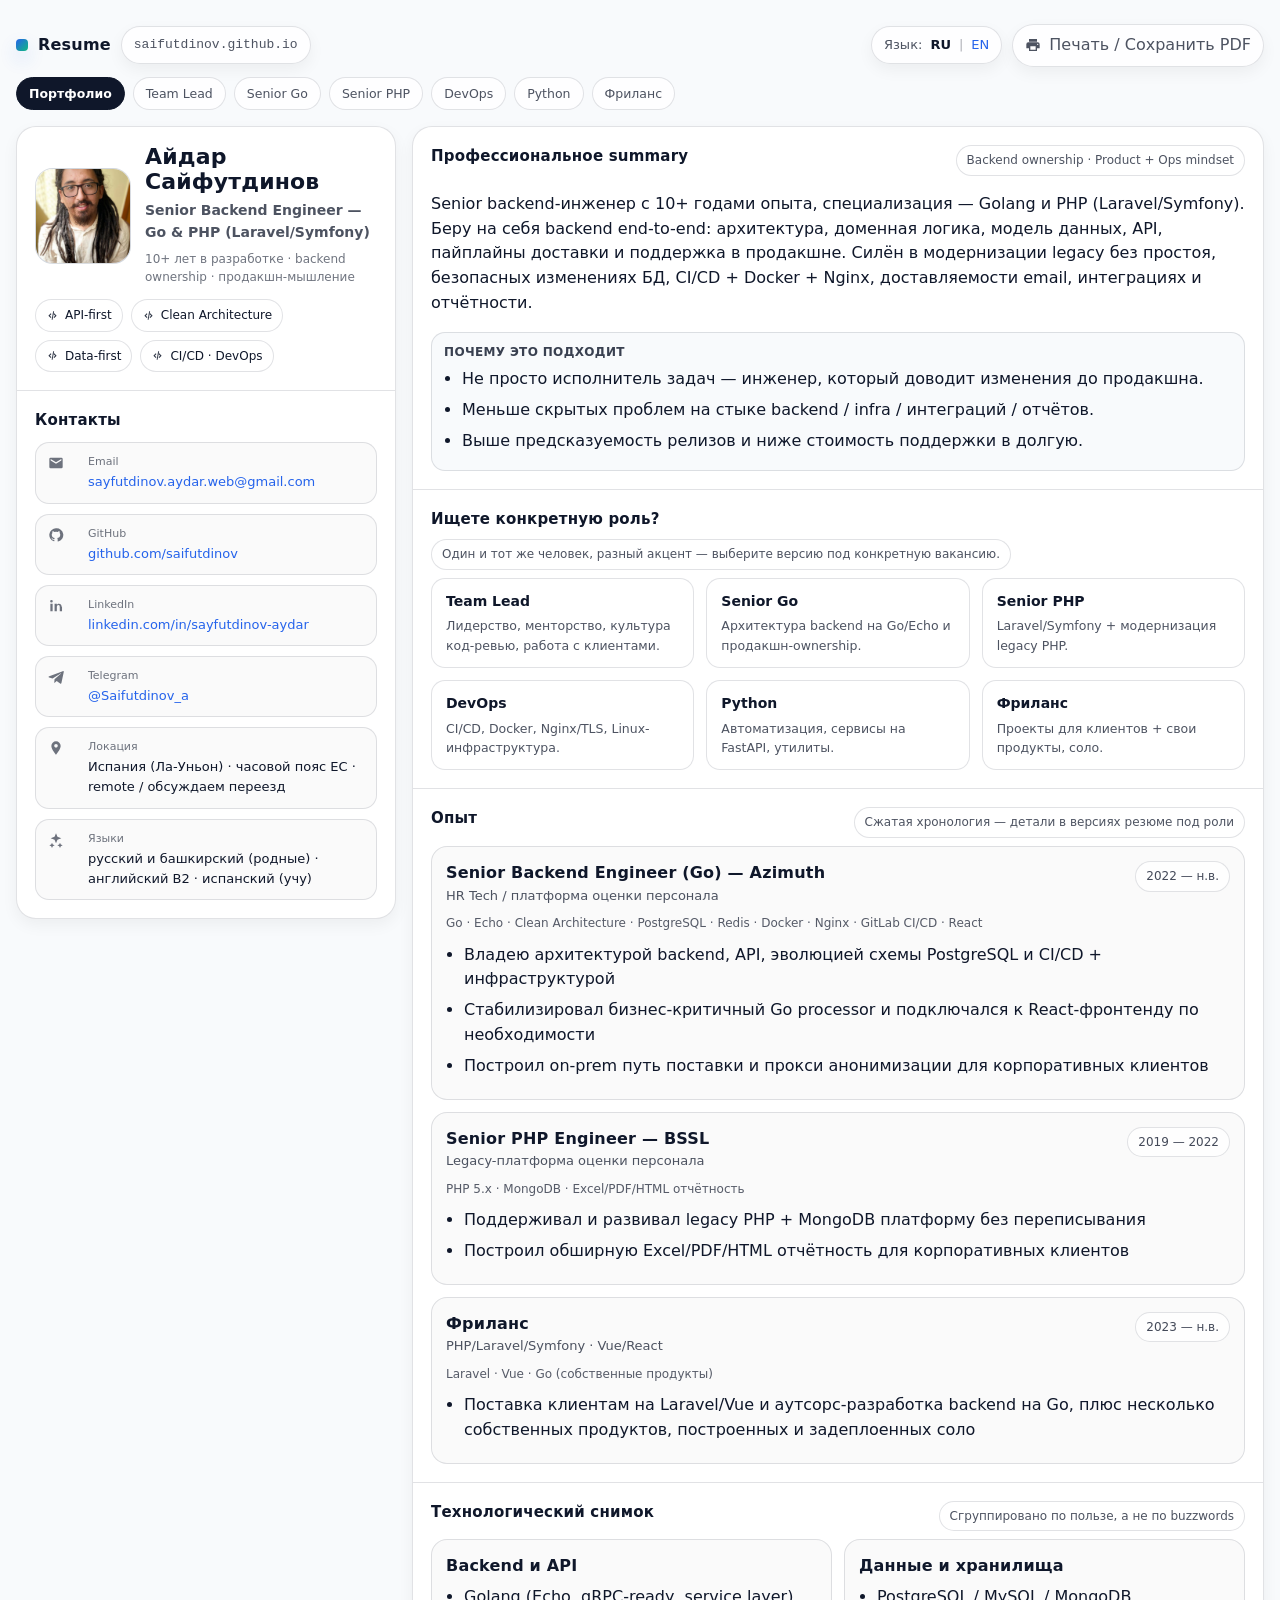
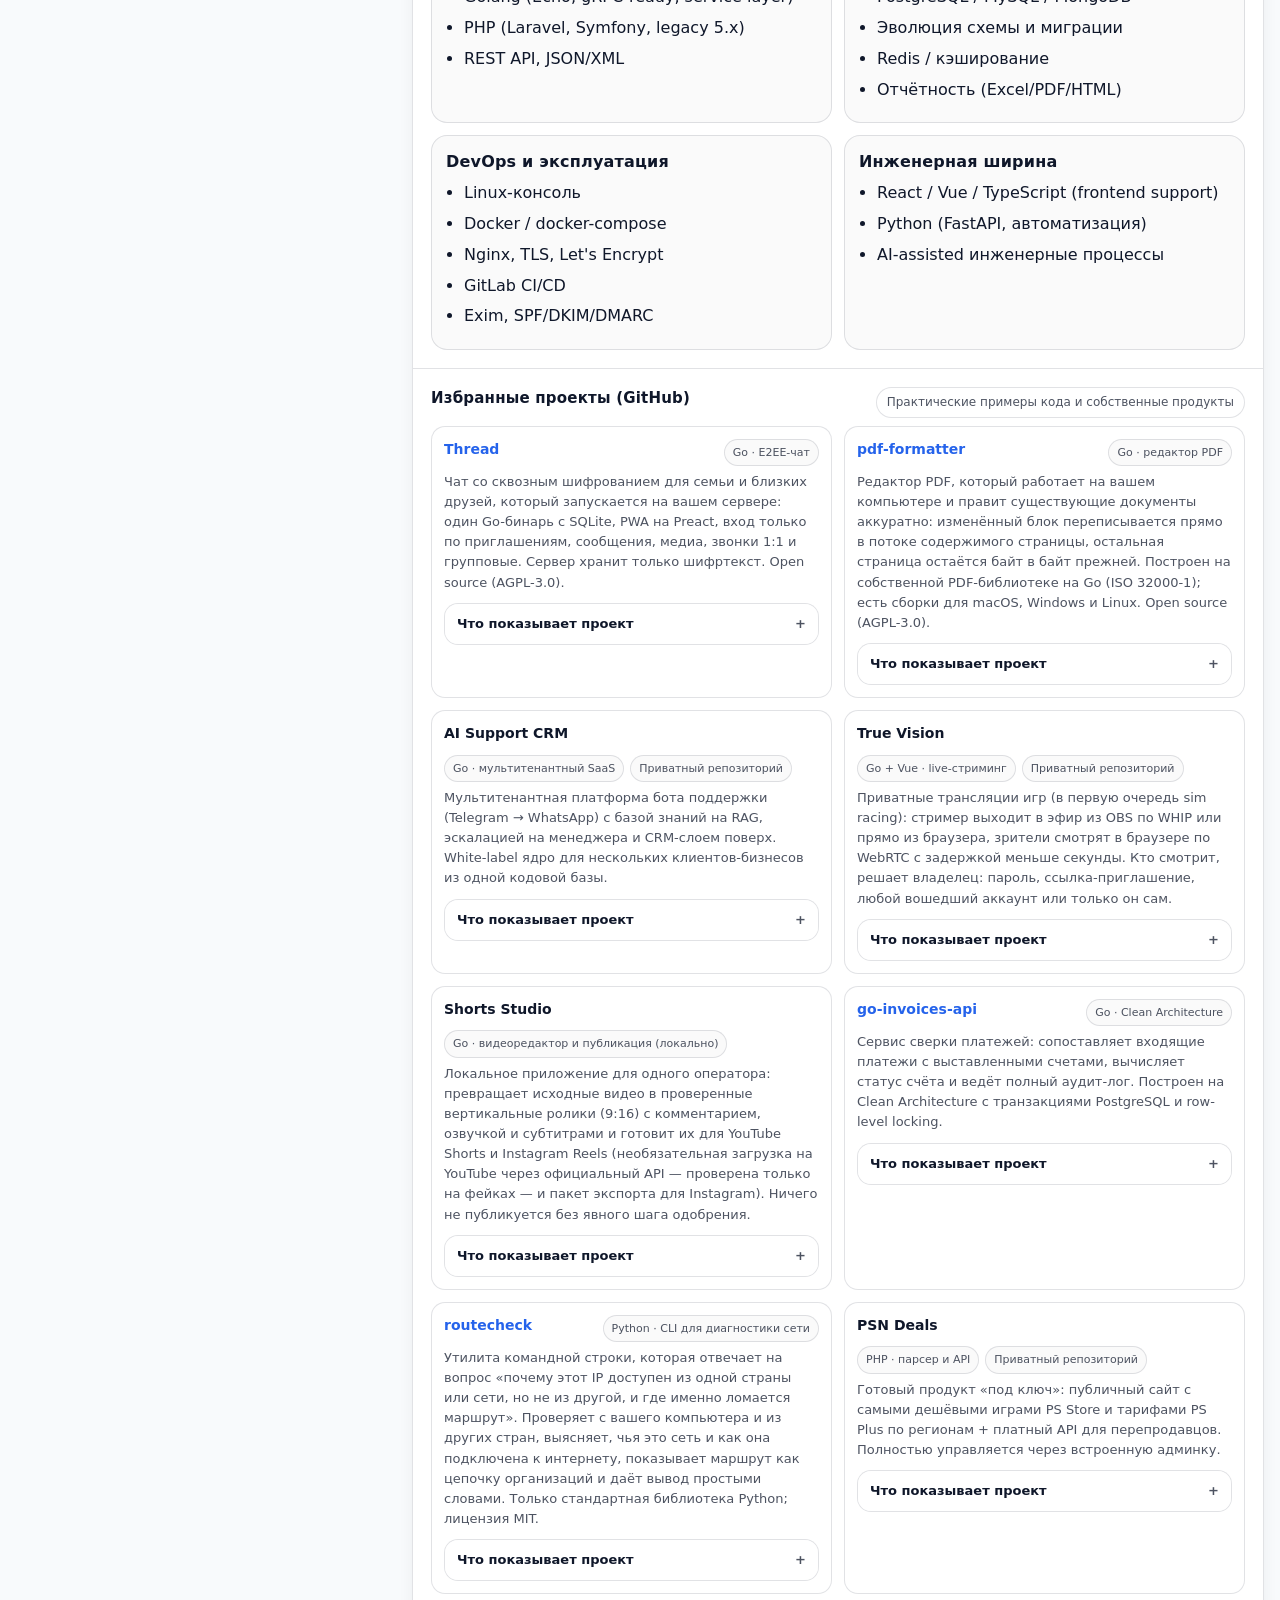
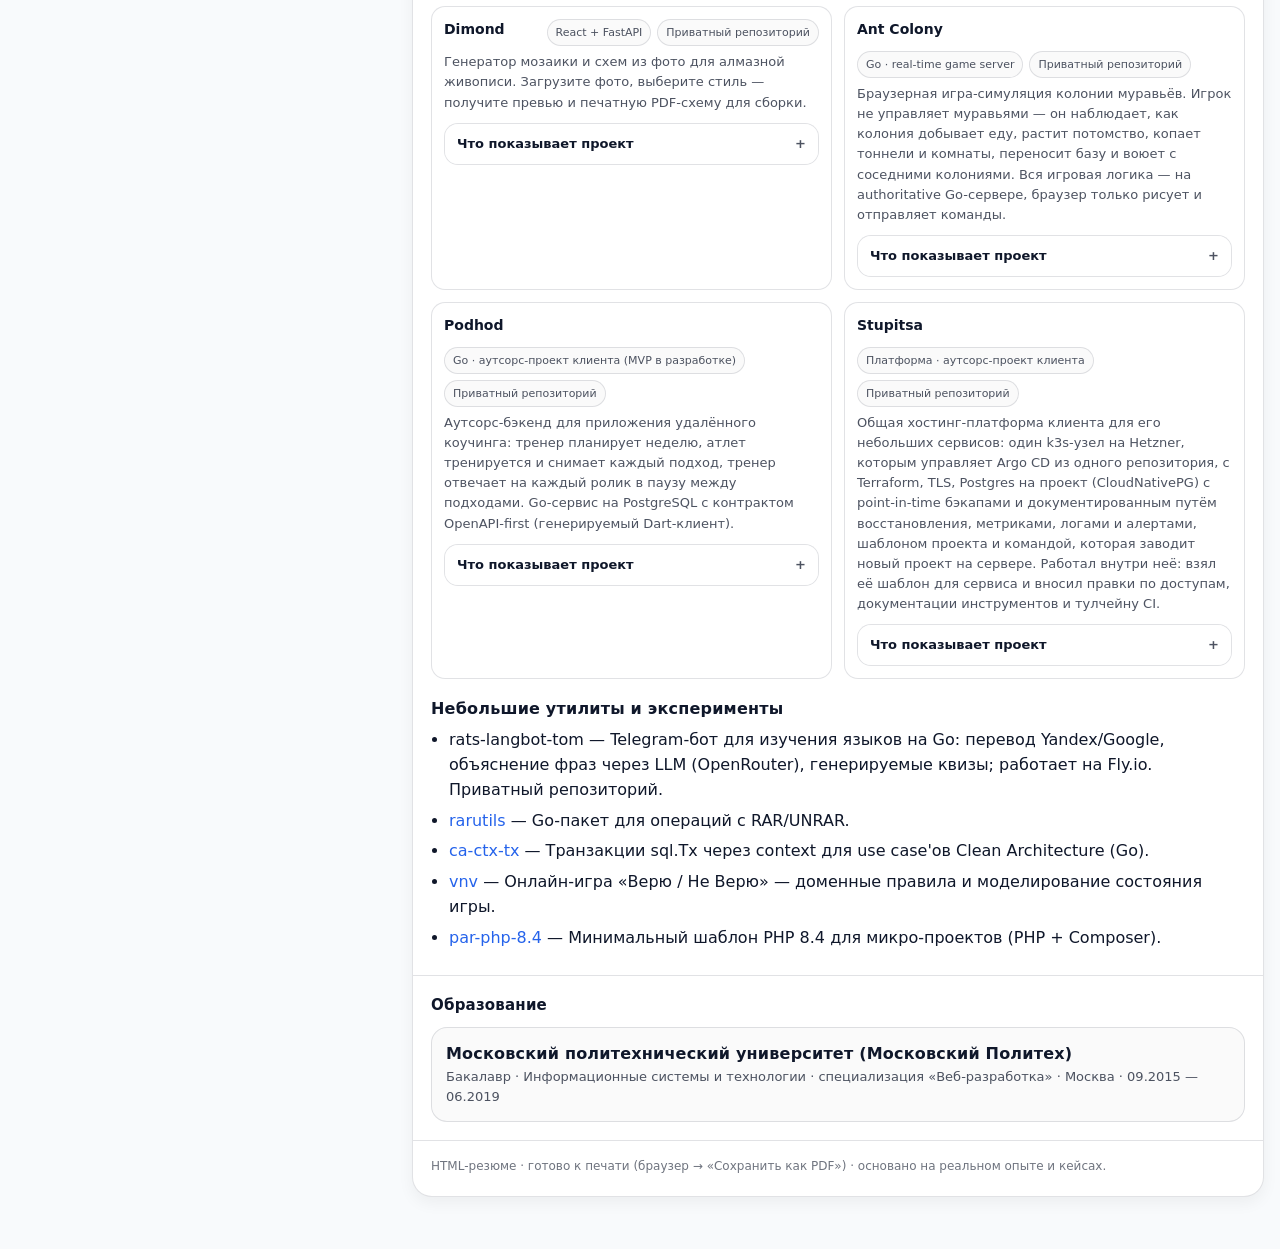
==== commit 1ea55505: "feat(projects): add Oct-Nov 2026 projects to the role pages Seven projects were missing from the res" ====
--- a/ru/index.html
+++ b/ru/index.html
@@ -176,7 +176,7 @@
                 <div class="when">2023 — н.в.</div>
               </div>
               <div class="stackline">Laravel · Vue · Go (собственные продукты)</div>
-              <ul><li>Поставка клиентам на Laravel/Vue, плюс три собственных продукта, построенных и задеплоенных соло</li></ul>
+              <ul><li>Поставка клиентам на Laravel/Vue и аутсорс-разработка backend на Go, плюс несколько собственных продуктов, построенных и задеплоенных соло</li></ul>
             </div>
             </div>
           </section>
@@ -200,6 +200,28 @@
             <div class="grid2">
               <div class="project">
                 <div class="project-title">
+                  <div class="name"><a href="https://github.com/saifutdinov/thread" target="_blank" rel="noopener">Thread</a></div>
+                  <div style="display:flex;gap:6px;flex-wrap:wrap"><div class="repo-badge">Go · E2EE-чат</div></div>
+                </div>
+                <div class="small">Чат со сквозным шифрованием для семьи и близких друзей, который запускается на вашем сервере: один Go-бинарь с SQLite, PWA на Preact, вход только по приглашениям, сообщения, медиа, звонки 1:1 и групповые. Сервер хранит только шифртекст. Open source (AGPL-3.0).</div>
+                <details class="fold">
+                  <summary>Что показывает проект</summary>
+                  <div class="fold-body"><ul><li>Собственная E2EE-схема на стандартных примитивах WebCrypto (ECDH/ECDSA P-256, AES-256-GCM, HKDF) с подтверждением устройств и кодами безопасности — и открыто описанными ограничениями (независимого аудита не было).</li><li>Realtime-ядро на Go: WebSocket-хаб, Web Push с шифрованным содержимым, звонки 1:1 по WebRTC с запечатанной сигнализацией и TURN, групповые звонки через LiveKit со сквозным шифрованием кадров.</li><li>Инженерия маленького сервера: работает на VPS с 1 ГБ — SQLite (WAL), пароли на argon2id, превью ссылок с защитой от SSRF, шифрованные ежедневные бэкапы в S3, метрики Prometheus.</li><li>Решения оформлены как ADR; тесты на Go и TypeScript, звонки проверяются в настоящем браузере, есть CI.</li></ul></div>
+                </details>
+              </div>
+              <div class="project">
+                <div class="project-title">
+                  <div class="name"><a href="https://github.com/saifutdinov/pdf-formatter" target="_blank" rel="noopener">pdf-formatter</a></div>
+                  <div style="display:flex;gap:6px;flex-wrap:wrap"><div class="repo-badge">Go · редактор PDF</div></div>
+                </div>
+                <div class="small">Редактор PDF, который работает на вашем компьютере и правит существующие документы аккуратно: изменённый блок переписывается прямо в потоке содержимого страницы, остальная страница остаётся байт в байт прежней. Построен на собственной PDF-библиотеке на Go (ISO 32000-1); есть сборки для macOS, Windows и Linux. Open source (AGPL-3.0).</div>
+                <details class="fold">
+                  <summary>Что показывает проект</summary>
+                  <div class="fold-body"><ul><li>Собственная PDF-библиотека на Go: парсер и запись, xref и объектные потоки, фильтры, шифрование (стандартный обработчик, ревизии 2–6), шрифты и CMap, встраивание TrueType, переписывание потоков содержимого, формы и закладки — около 21 тыс. строк Go и 24 файла тестов.</li><li>Неразрушающая модель: исходный файл не меняется, документ — это исходник плюс журнал операций, новый PDF — чистая функция от них, отмена убирает последнюю операцию.</li><li>Документы не покидают компьютер: сервер слушает только 127.0.0.1, а интерфейс и шрифты встроены в один исполняемый файл на платформу.</li><li>Выпускается релизами (.dmg для macOS, сборки для Windows и Linux); выходные файлы проверяются qpdf в тестовом образе.</li></ul></div>
+                </details>
+              </div>
+              <div class="project">
+                <div class="project-title">
                   <div class="name">AI Support CRM</div>
                   <div style="display:flex;gap:6px;flex-wrap:wrap"><div class="repo-badge">Go · мультитенантный SaaS</div><div class="repo-badge">Приватный репозиторий</div></div>
                 </div>
@@ -211,6 +233,50 @@
               </div>
               <div class="project">
                 <div class="project-title">
+                  <div class="name">True Vision</div>
+                  <div style="display:flex;gap:6px;flex-wrap:wrap"><div class="repo-badge">Go + Vue · live-стриминг</div><div class="repo-badge">Приватный репозиторий</div></div>
+                </div>
+                <div class="small">Приватные трансляции игр (в первую очередь sim racing): стример выходит в эфир из OBS по WHIP или прямо из браузера, зрители смотрят в браузере по WebRTC с задержкой меньше секунды. Кто смотрит, решает владелец: пароль, ссылка-приглашение, любой вошедший аккаунт или только он сам.</div>
+                <details class="fold">
+                  <summary>Что показывает проект</summary>
+                  <div class="fold-body"><ul><li>Go-бэкенд только для сигнализации (API на Connect-RPC, SQLite): видео через Go не проходит — оно идёт по UDP между OBS, MediaMTX и браузерами.</li><li>Контроль доступа, который перепроверяется вживую: одна функция решения при подключении, одноразовый тикет и hook MediaMTX с повторной проверкой, сверка раз в ~6 секунд отключает зрителей, у которых отозвали право.</li><li>Релизный пайплайн: бэкап базы, проверка бэкапа восстановлением и только потом миграция и смена контейнера; провал проверки останавливает релиз, старая версия продолжает работать.</li><li>API на protobuf/buf, тесты на Go и E2E в настоящем браузере против настоящего MediaMTX.</li></ul></div>
+                </details>
+              </div>
+              <div class="project">
+                <div class="project-title">
+                  <div class="name">Shorts Studio</div>
+                  <div style="display:flex;gap:6px;flex-wrap:wrap"><div class="repo-badge">Go · видеоредактор и публикация (локально)</div></div>
+                </div>
+                <div class="small">Локальное приложение для одного оператора: превращает исходные видео в проверенные вертикальные ролики (9:16) с комментарием, озвучкой и субтитрами и готовит их для YouTube Shorts и Instagram Reels (необязательная загрузка на YouTube через официальный API — проверена только на фейках — и пакет экспорта для Instagram). Ничего не публикуется без явного шага одобрения.</div>
+                <details class="fold">
+                  <summary>Что показывает проект</summary>
+                  <div class="fold-body"><ul><li>Полный путь без интернета и без ключей API: импорт → проверка прав → метаданные → транскрипт (локальное распознавание речи) → события и сценарий → субтитры → озвучка → рендер 9:16 → проверка → одобрение → экспорт.</li><li>Локальный ИИ там, где он помогает: локальная vision-language модель предлагает события по кадрам и транскрипту; облачный анализ необязателен и по умолчанию выключен.</li><li>Возобновляемые задачи: у каждого этапа есть состояние, логи и повтор без пересчёта дорогих этапов; прерванные задачи помечаются и возобновляются повтором.</li><li>Подход «сначала права» — одобрение заблокировано, пока явно не подтверждены права и приватность источника. Бэкенд на Go 1.27 с PostgreSQL и фронтенд на Vite/TypeScript.</li></ul></div>
+                </details>
+              </div>
+              <div class="project">
+                <div class="project-title">
+                  <div class="name"><a href="https://github.com/saifutdinov/go-invoices-api" target="_blank" rel="noopener">go-invoices-api</a></div>
+                  <div style="display:flex;gap:6px;flex-wrap:wrap"><div class="repo-badge">Go · Clean Architecture</div></div>
+                </div>
+                <div class="small">Сервис сверки платежей: сопоставляет входящие платежи с выставленными счетами, вычисляет статус счёта и ведёт полный аудит-лог. Построен на Clean Architecture с транзакциями PostgreSQL и row-level locking.</div>
+                <details class="fold">
+                  <summary>Что показывает проект</summary>
+                  <div class="fold-body"><ul><li>Идемпотентная обработка платежей при конкурентном доступе — row-level locking (SELECT ... FOR UPDATE) вокруг каждой транзакции сверки.</li><li>Статус счёта вычисляется из распределения платежей (unmatched / partially paid / paid / overpaid), с полным аудитом каждого расхождения.</li><li>Небольшой собственный планировщик (`chronos`) для фоновой сверки вместо внешнего брокера сообщений.</li><li>Деньги хранятся в минимальных единицах валюты (целые числа), чтобы избежать ошибок плавающей точки в финансовых расчётах.</li></ul></div>
+                </details>
+              </div>
+              <div class="project">
+                <div class="project-title">
+                  <div class="name"><a href="https://github.com/saifutdinov/routecheck" target="_blank" rel="noopener">routecheck</a></div>
+                  <div style="display:flex;gap:6px;flex-wrap:wrap"><div class="repo-badge">Python · CLI для диагностики сети</div></div>
+                </div>
+                <div class="small">Утилита командной строки, которая отвечает на вопрос «почему этот IP доступен из одной страны или сети, но не из другой, и где именно ломается маршрут». Проверяет с вашего компьютера и из других стран, выясняет, чья это сеть и как она подключена к интернету, показывает маршрут как цепочку организаций и даёт вывод простыми словами. Только стандартная библиотека Python; лицензия MIT.</div>
+                <details class="fold">
+                  <summary>Что показывает проект</summary>
+                  <div class="fold-body"><ul><li>Ноль сторонних зависимостей: один файл на ~950 строк Python и 20 тестов, работает на Windows, macOS и Linux.</li><li>Объединяет открытые данные: пробы Globalping в других странах (ICMP и TCP с одних и тех же проб, поэтому результаты честно сравнимы), региональные регистраторы, несколько баз геолокации и их расхождения, данные RIPE RIS, точки обмена трафиком и статус RPKI.</li><li>Находит реальные причины: обрыв внутри сети цели, у соседа или на транзите; блокировка порта при исправном маршруте; потери из-за MTU; маршруты с невалидным RPKI или единственным провайдером; расхождение геобаз, из-за которого срабатывает ложный геоблок.</li><li>Прозрачна в том, что уходит наружу, и в собственных ограничениях.</li></ul></div>
+                </details>
+              </div>
+              <div class="project">
+                <div class="project-title">
                   <div class="name">PSN Deals</div>
                   <div style="display:flex;gap:6px;flex-wrap:wrap"><div class="repo-badge">PHP · парсер и API</div><div class="repo-badge">Приватный репозиторий</div></div>
                 </div>
@@ -244,71 +310,29 @@
               </div>
               <div class="project">
                 <div class="project-title">
-                  <div class="name"><a href="https://github.com/saifutdinov/go-invoices-api" target="_blank" rel="noopener">go-invoices-api</a></div>
-                  <div style="display:flex;gap:6px;flex-wrap:wrap"><div class="repo-badge">Go · Clean Architecture</div></div>
-                </div>
-                <div class="small">Сервис сверки платежей: сопоставляет входящие платежи с выставленными счетами, вычисляет статус счёта и ведёт полный аудит-лог. Построен на Clean Architecture с транзакциями PostgreSQL и row-level locking.</div>
-                <details class="fold">
-                  <summary>Что показывает проект</summary>
-                  <div class="fold-body"><ul><li>Идемпотентная обработка платежей при конкурентном доступе — row-level locking (SELECT ... FOR UPDATE) вокруг каждой транзакции сверки.</li><li>Статус счёта вычисляется из распределения платежей (unmatched / partially paid / paid / overpaid), с полным аудитом каждого расхождения.</li><li>Небольшой собственный планировщик (`chronos`) для фоновой сверки вместо внешнего брокера сообщений.</li><li>Деньги хранятся в минимальных единицах валюты (целые числа), чтобы избежать ошибок плавающей точки в финансовых расчётах.</li></ul></div>
-                </details>
-              </div>
-              <div class="project">
-                <div class="project-title">
-                  <div class="name">rats-langbot-tom</div>
-                  <div style="display:flex;gap:6px;flex-wrap:wrap"><div class="repo-badge">Go · Telegram · LLM</div><div class="repo-badge">Приватный репозиторий</div></div>
-                </div>
-                <div class="small">Telegram-бот для изучения языков: перевод (движки Yandex/Google), объяснение фраз через LLM (OpenRouter) и автогенерируемые квизы-опросы.</div>
-                <details class="fold">
-                  <summary>Что показывает проект</summary>
-                  <div class="fold-body"><ul><li>Интегрирует несколько внешних API из Go (OpenRouter LLM, Yandex Translate, Google Translate) за одним интерфейсом команд.</li><li>Структурированный вывод LLM (вопрос + варианты + ответ) парсится и превращается в нативный опрос Telegram.</li><li>Задеплоен на Fly.io — небольшой, реальный, всегда включённый AI-инструмент, а не демка.</li></ul></div>
-                </details>
-              </div>
-              <div class="project">
-                <div class="project-title">
-                  <div class="name"><a href="https://github.com/saifutdinov/vnv" target="_blank" rel="noopener">vnv</a></div>
-                  <div style="display:flex;gap:6px;flex-wrap:wrap"><div class="repo-badge">Game project</div></div>
-                </div>
-                <div class="small">Проект онлайн-игры «Верю / Не Верю». Демонстрирует продуктовое мышление, моделирование доменных правил и full-stack планирование архитектуры.</div>
-                <details class="fold">
-                  <summary>Что показывает проект</summary>
-                  <div class="fold-body"><ul><li>Проектирование доменных правил и игровых состояний.</li><li>Координация backend/frontend и декомпозиция фич.</li></ul></div>
-                </details>
-              </div>
-              <div class="project">
-                <div class="project-title">
-                  <div class="name"><a href="https://github.com/saifutdinov/par-php-8.4" target="_blank" rel="noopener">par-php-8.4</a></div>
-                  <div style="display:flex;gap:6px;flex-wrap:wrap"><div class="repo-badge">PHP bootstrap template</div></div>
-                </div>
-                <div class="small">Минимальный шаблон на PHP 8.4 для быстрого старта микро-проектов (PHP + Composer + public directory).</div>
-                <details class="fold">
-                  <summary>Что показывает проект</summary>
-                  <div class="fold-body"><ul><li>Практичный подход к developer experience и быстрому запуску.</li><li>Переиспользуемая база для небольших сервисов и утилит.</li></ul></div>
-                </details>
-              </div>
-              <div class="project">
-                <div class="project-title">
-                  <div class="name"><a href="https://github.com/saifutdinov/rarutils" target="_blank" rel="noopener">rarutils</a></div>
-                  <div style="display:flex;gap:6px;flex-wrap:wrap"><div class="repo-badge">Go utility package</div></div>
-                </div>
-                <div class="small">Go-утилита для работы с RAR/UNRAR. Написана под реальные практические сценарии с ясным ownership и минимальным шумом зависимостей.</div>
-                <details class="fold">
-                  <summary>Что показывает проект</summary>
-                  <div class="fold-body"><ul><li>Умение писать свои Go-пакеты под реальные задачи.</li><li>Инструментальный подход и прагматичная инженерия утилит.</li></ul></div>
-                </details>
-              </div>
-              <div class="project">
-                <div class="project-title">
-                  <div class="name"><a href="https://github.com/saifutdinov/ca-ctx-tx" target="_blank" rel="noopener">ca-ctx-tx</a></div>
-                  <div style="display:flex;gap:6px;flex-wrap:wrap"><div class="repo-badge">Go architecture pattern</div></div>
-                </div>
-                <div class="small">Имплементация транзакций через context для Clean Architecture use case'ов. Полезно для явных и тестируемых транзакционных границ.</div>
-                <details class="fold">
-                  <summary>Что показывает проект</summary>
-                  <div class="fold-body"><ul><li>Оркестрация транзакций в духе Clean Architecture.</li><li>Архитектурное мышление beyond CRUD.</li></ul></div>
-                </details>
-              </div>
-            </div>
+                  <div class="name">Podhod</div>
+                  <div style="display:flex;gap:6px;flex-wrap:wrap"><div class="repo-badge">Go · аутсорс-проект клиента (MVP в разработке)</div><div class="repo-badge">Приватный репозиторий</div></div>
+                </div>
+                <div class="small">Аутсорс-бэкенд для приложения удалённого коучинга: тренер планирует неделю, атлет тренируется и снимает каждый подход, тренер отвечает на каждый ролик в паузу между подходами. Go-сервис на PostgreSQL с контрактом OpenAPI-first (генерируемый Dart-клиент).</div>
+                <details class="fold">
+                  <summary>Что показывает проект</summary>
+                  <div class="fold-body"><ul><li>Построил основу Go-сервиса: единая конфигурация из окружения, JSON-логи, встроенные миграции goose, пробы liveness/readiness, метрики Prometheus, адаптированный CI-пайплайн и мультиархитектурный образ.</li><li>Поставка spec-first по шаблонам клиента: SPEC, ADR, проверяемые границы модулей и контракт OpenAPI, из которого генерируются заглушки сервера и клиент.</li><li>Рассчитан на GitOps-платформу клиента (k3s + Argo CD, Postgres на CloudNativePG); первый деплой впереди.</li></ul></div>
+                </details>
+              </div>
+              <div class="project">
+                <div class="project-title">
+                  <div class="name">Stupitsa</div>
+                  <div style="display:flex;gap:6px;flex-wrap:wrap"><div class="repo-badge">Платформа · аутсорс-проект клиента</div><div class="repo-badge">Приватный репозиторий</div></div>
+                </div>
+                <div class="small">Общая хостинг-платформа клиента для его небольших сервисов: один k3s-узел на Hetzner, которым управляет Argo CD из одного репозитория, с Terraform, TLS, Postgres на проект (CloudNativePG) с point-in-time бэкапами и документированным путём восстановления, метриками, логами и алертами, шаблоном проекта и командой, которая заводит новый проект на сервере. Работал внутри неё: взял её шаблон для сервиса и вносил правки по доступам, документации инструментов и тулчейну CI.</div>
+                <details class="fold">
+                  <summary>Что показывает проект</summary>
+                  <div class="fold-body"><ul><li>Практика с настоящим GitOps-стеком: k3s, Argo CD, Terraform, CloudNativePG, Velero, Prometheus/Grafana/Loki, sealed secrets, cert-manager.</li><li>Работа в рамках осознанно ограниченного по стоимости дизайна (один узел, счёт до €20 в месяц): деньги идут в бэкапы и документированный путь восстановления, а не в избыточность.</li><li>Общий свод правил для агентов и шаблон проекта, которые наследует каждый репозиторий: проверка секретов, ветка + PR + Conventional Commits, ADR.</li><li>Моя часть: взял шаблон и контракт платформы для Podhod; внёс доступы администратора, документацию по туннелю/kubeconfig-скриптам и обновление тулчейна lint/CI.</li></ul></div>
+                </details>
+              </div>
+            </div>
+            <div class="title" style="margin:18px 0 4px">Небольшие утилиты и эксперименты</div>
+            <ul style="margin-top:6px"><li>rats-langbot-tom — Telegram-бот для изучения языков на Go: перевод Yandex/Google, объяснение фраз через LLM (OpenRouter), генерируемые квизы; работает на Fly.io. Приватный репозиторий.</li><li><a href="https://github.com/saifutdinov/rarutils" target="_blank" rel="noopener">rarutils</a> — Go-пакет для операций с RAR/UNRAR.</li><li><a href="https://github.com/saifutdinov/ca-ctx-tx" target="_blank" rel="noopener">ca-ctx-tx</a> — Транзакции sql.Tx через context для use case'ов Clean Architecture (Go).</li><li><a href="https://github.com/saifutdinov/vnv" target="_blank" rel="noopener">vnv</a> — Онлайн-игра «Верю / Не Верю» — доменные правила и моделирование состояния игры.</li><li><a href="https://github.com/saifutdinov/par-php-8.4" target="_blank" rel="noopener">par-php-8.4</a> — Минимальный шаблон PHP 8.4 для микро-проектов (PHP + Composer).</li></ul>
           </section>
           <section class="section">
             <h2>Образование</h2>
--- a/assets/css/resume.css
+++ b/assets/css/resume.css
@@ -323,6 +323,12 @@
   color: var(--muted);
   white-space: nowrap;
 }
+@media (max-width: 700px) {
+  .tagline {
+    white-space: normal;
+    border-radius: 14px;
+  }
+}
 
 .outcomes {
   margin-top: 10px;
